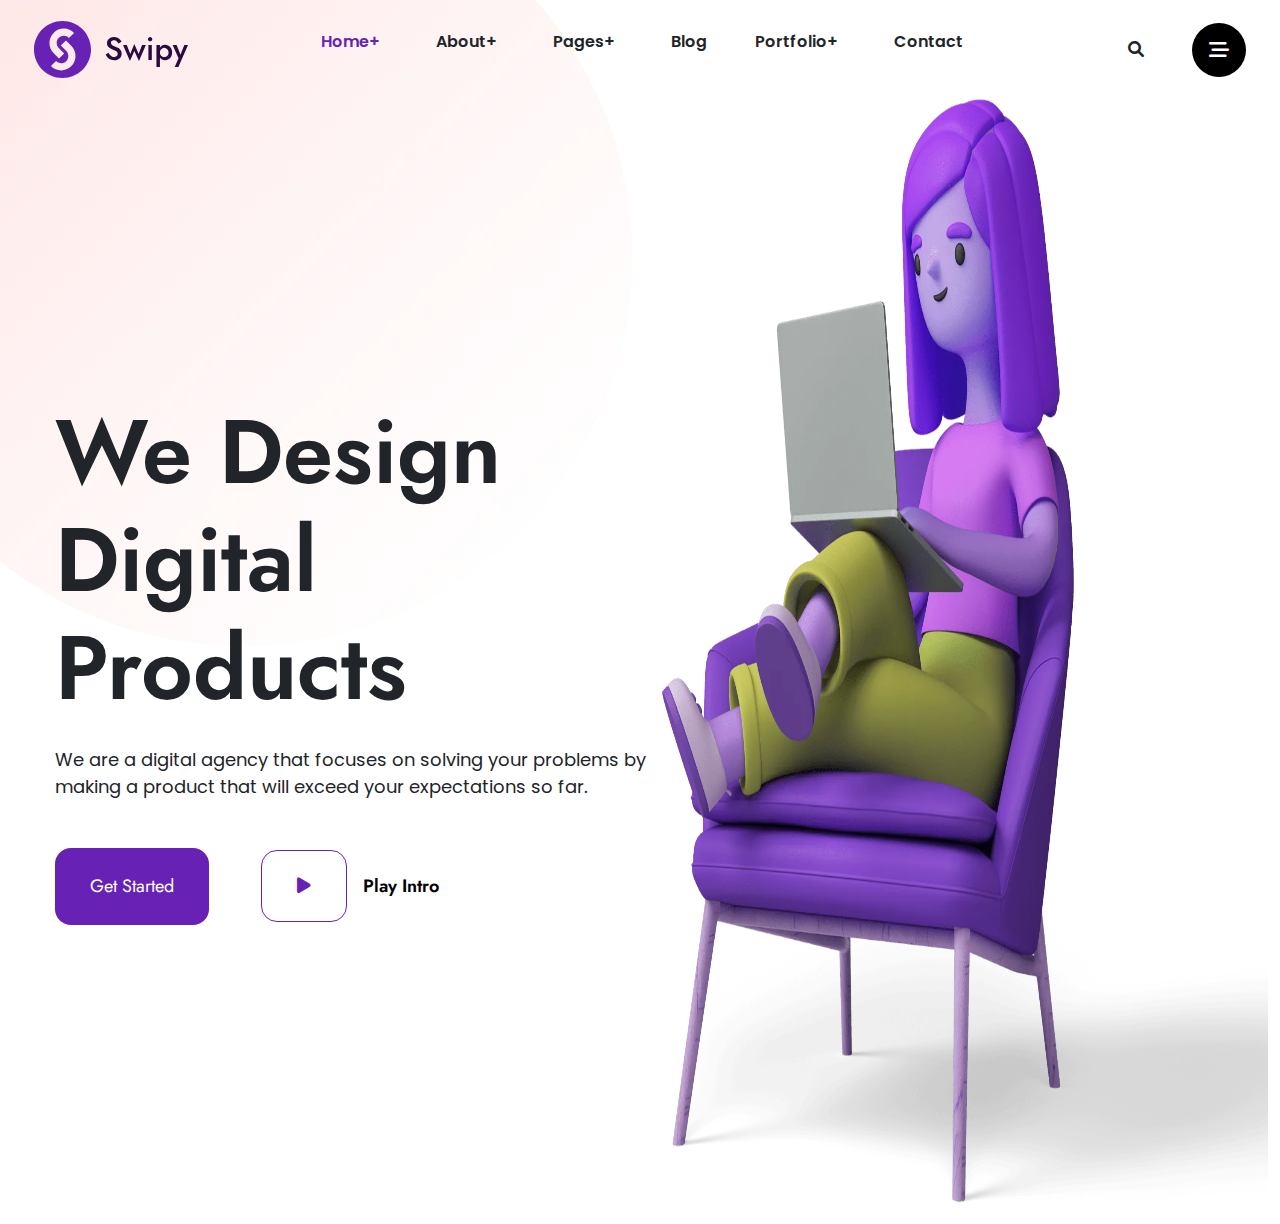
==== index.html @ fea173b5 "header added" ====
<!doctype html>
<html lang="en">
  <head>
    <meta charset="utf-8">
    <meta name="viewport" content="width=device-width, initial-scale=1">
    <title>Swipy</title>
    <link rel="preconnect" href="https://fonts.googleapis.com">
    <link rel="preconnect" href="https://fonts.gstatic.com" crossorigin>
    <link href="https://fonts.googleapis.com/css2?family=Poppins:ital,wght@0,100;0,200;0,300;0,400;0,500;0,600;0,700;0,800;0,900;1,100;1,200;1,300;1,400;1,500;1,600;1,700;1,800;1,900&display=swap" rel="stylesheet">
    <link rel="preconnect" href="https://fonts.googleapis.com">
    <link rel="preconnect" href="https://fonts.gstatic.com" crossorigin>
    <link href="https://fonts.googleapis.com/css2?family=Jost:ital,wght@0,100..900;1,100..900&display=swap" rel="stylesheet">
    <link href="https://cdn.jsdelivr.net/npm/bootstrap@5.3.3/dist/css/bootstrap.min.css" rel="stylesheet" integrity="sha384-QWTKZyjpPEjISv5WaRU9OFeRpok6YctnYmDr5pNlyT2bRjXh0JMhjY6hW+ALEwIH" crossorigin="anonymous">
    <link rel="stylesheet" href="https://cdnjs.cloudflare.com/ajax/libs/font-awesome/6.0.0/css/all.min.css">
    <link rel="stylesheet" href="styles/style.css">
  </head>
  <body>
    <header>
        <nav class="navbar py-3">
            <div class="container-fluid nav-contain">
              <a class="navbar-brand" href="#"><img src="images/logo-1.svg" alt="" srcset=""></a>
              <div class="d-none d-md-block">
                <ul class="d-flex list-unstyled align-items-center fw-bold nav-ul">
                    <li class="nav-item me-5">
                      <a class="nav-link active" aria-current="page" href="#">Home<span class="plus">+</span><Span class="minus">-</Span></a>
                    </li>
                    <li class="nav-item me-5">
                      <a class="nav-link" href="#">About<span class="plus">+</span><Span class="minus">-</Span></a>
                    </li>
                    <li class="nav-item me-5">
                      <a class="nav-link" href="#">Pages<span class="plus">+</span><Span class="minus">-</Span></a>
                    </li>
                    <li class="nav-item me-5">
                      <a class="nav-link" href="#">Blog</a>
                    </li>
                    <li class="nav-item me-5">
                      <a class="nav-link" href="#">Portfolio<span class="plus">+</span><Span class="minus">-</Span></a>
                    </li>
                    <li class="nav-item me-5">
                      <a class="nav-link" href="#">Contact</a>
                    </li>
                </ul>
              </div>
             <div class="d-flex align-items-center">
                <div class="me-5"><i class="fa-solid fa-magnifying-glass"></i></div>
                <button class="navbar-toggler bg-black text-white rounded-circle p-3" type="button" data-bs-toggle="offcanvas" data-bs-target="#offcanvasNavbar" aria-controls="offcanvasNavbar" aria-label="Toggle navigation">
                    <span class=""><i class="fa-solid fa-bars-staggered"></i></span>
                  </button>
                  <div class="offcanvas offcanvas-end" tabindex="-1" id="offcanvasNavbar"    aria-labelledby="offcanvasNavbarLabel">
                    <div class="offcanvas-header">
                      <h5 class="offcanvas-title" id="offcanvasNavbarLabel">Offcanvas</h5>
                      <button type="button" class="btn-close" data-bs-dismiss="offcanvas" aria-label="Close"></button>
                    </div>
                    <div class="offcanvas-body">
                      <ul class="navbar-nav justify-content-end flex-grow-1 pe-3">
                        <li class="nav-item">
                          <a class="nav-link active" aria-current="page" href="#">Home</a>
                        </li>
                        <li class="nav-item">
                          <a class="nav-link" href="#">Link</i></a>
                        </li>
                        <li class="nav-item dropdown">
                          <a class="nav-link dropdown-toggle" href="#" role="button" data-bs-toggle="dropdown" aria-expanded="false">
                            Dropdown
                          </a>
                          <ul class="dropdown-menu">
                            <li><a class="dropdown-item" href="#">Action</a></li>
                            <li><a class="dropdown-item" href="#">Another action</a></li>
                            <li>
                              <hr class="dropdown-divider">
                            </li>
                            <li><a class="dropdown-item" href="#">Something else here</a></li>
                          </ul>
                        </li>
                      </ul>
                      <form class="d-flex mt-3" role="search">
                        <input class="form-control me-2" type="search" placeholder="Search" aria-label="Search">
                        <button class="btn btn-outline-success" type="submit">Search</button>
                      </form>
                    </div>
                  </div>
             </div>
            </div>
          </nav>
          <section id="header-body" class="container-fluid d-flex">
            <div class="w-50 d-flex align-items-center" id="header-caption">
                <div>
                    <h1 id="header-title" class="mb-4">We Design Digital Products</h1>
                <p id="header-desc" class="mb-5">We are a digital agency that focuses on solving your problems by making a product that will exceed your expectations so far. </p>
                <div>
                    <button class="button-head rounded-4 text-white me-5">Get Started</button>
                    <a href="#" class="text-decoration-none intro-link"><span class="play rounded-4 me-3"><i class="fa-solid fa-play"></i></span>Play Intro</a>
                </div>
                </div>
            </div>
            <div class="w-50 d-flex justify-content-end">
                <img class="img-fluid" src="images/man-min.webp" alt="">
            </div>
          </section>
    </header>


    <script src="https://cdn.jsdelivr.net/npm/bootstrap@5.3.3/dist/js/bootstrap.bundle.min.js" integrity="sha384-YvpcrYf0tY3lHB60NNkmXc5s9fDVZLESaAA55NDzOxhy9GkcIdslK1eN7N6jIeHz" crossorigin="anonymous"></script>
  </body>
</html>
---- styles/style.css ----
:root{
    --primary-color: rgb(103, 34, 181);
    --secondary-color: rgb(255, 116, 37); 
}
body{
    font-family: "Poppins", sans-serif;
}
header{
    background-image: url(../images/hero-shpae-min.webp);
    background-repeat: no-repeat;
}
.nav-ul li{
    font-size: 16px;
    font-weight: 600;
}
.minus{
    visibility: hidden;
}
.nav-ul li a:hover{
    color: var(--primary-color);
}
.active{
    color: var(--primary-color);
}
.nav-ul li a:hover .plus{
    visibility: hidden;
}
.nav-ul li a:hover .minus{
    visibility: visible;
}
#header-body{
    padding-left: 55px;
    height: 125vh;

}
.nav-contain{
    padding: 0 34px;
}
#header-title{
    font-size: 90px;
    font-family: "Jost", sans-serif;
    font-weight: 600;
}
#header-desc{
    font-size: 18px;
    font-weight: 400;
}
.button-head{
    background-color: var(--primary-color);
    border: none;
    padding: 25px 35px;
    font-size: 18px;
    font-family: "Jost", sans-serif;
    font-weight: 400;
}
.intro-link{
    font-size: 18px;
    font-family: "Jost", sans-serif;
    font-weight: 600;
    color: black;
}
.intro-link:hover{
    color: var(--secondary-color);
}
.intro-link:hover .play{
    border-color: var(--secondary-color);
    color: var(--secondary-color);
}
.play{
    border: 1px solid var(--primary-color);
    padding: 22px 35px;
    font-size: 18px;
    color: var(--primary-color);
}
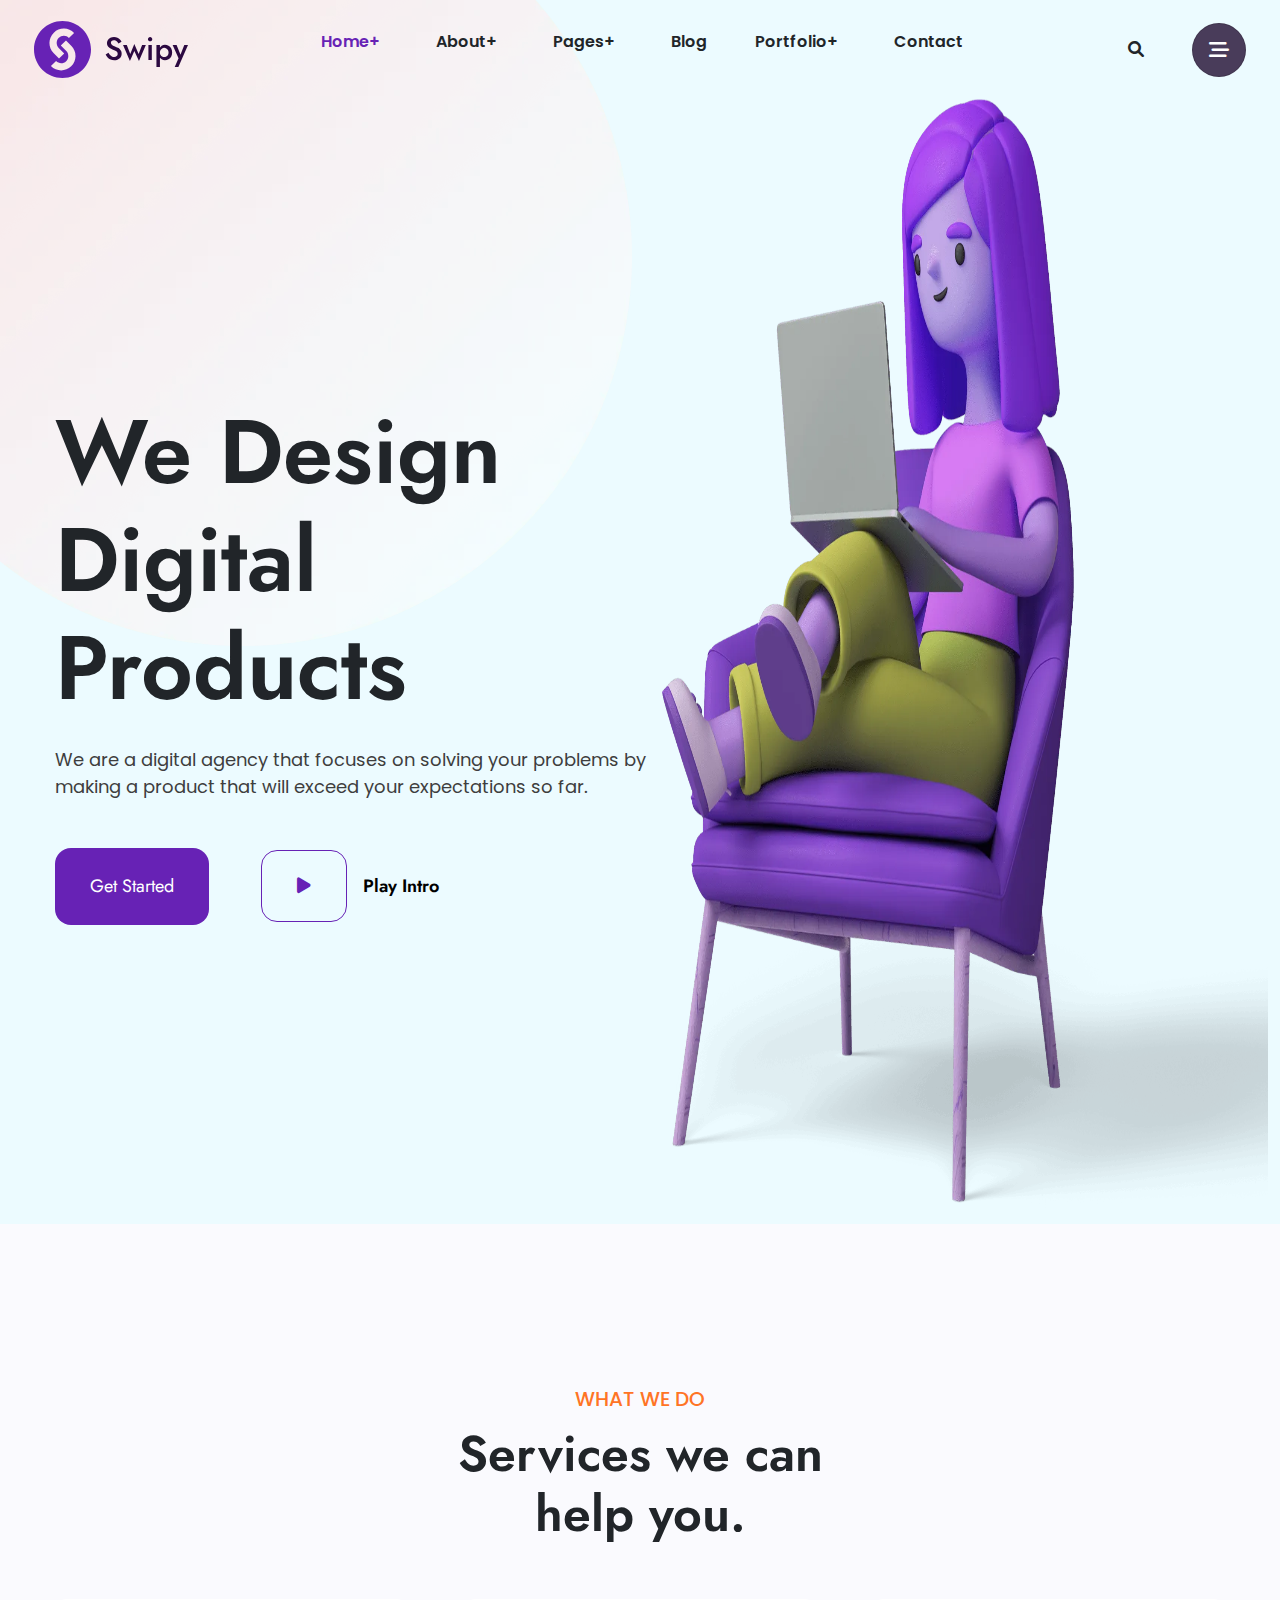
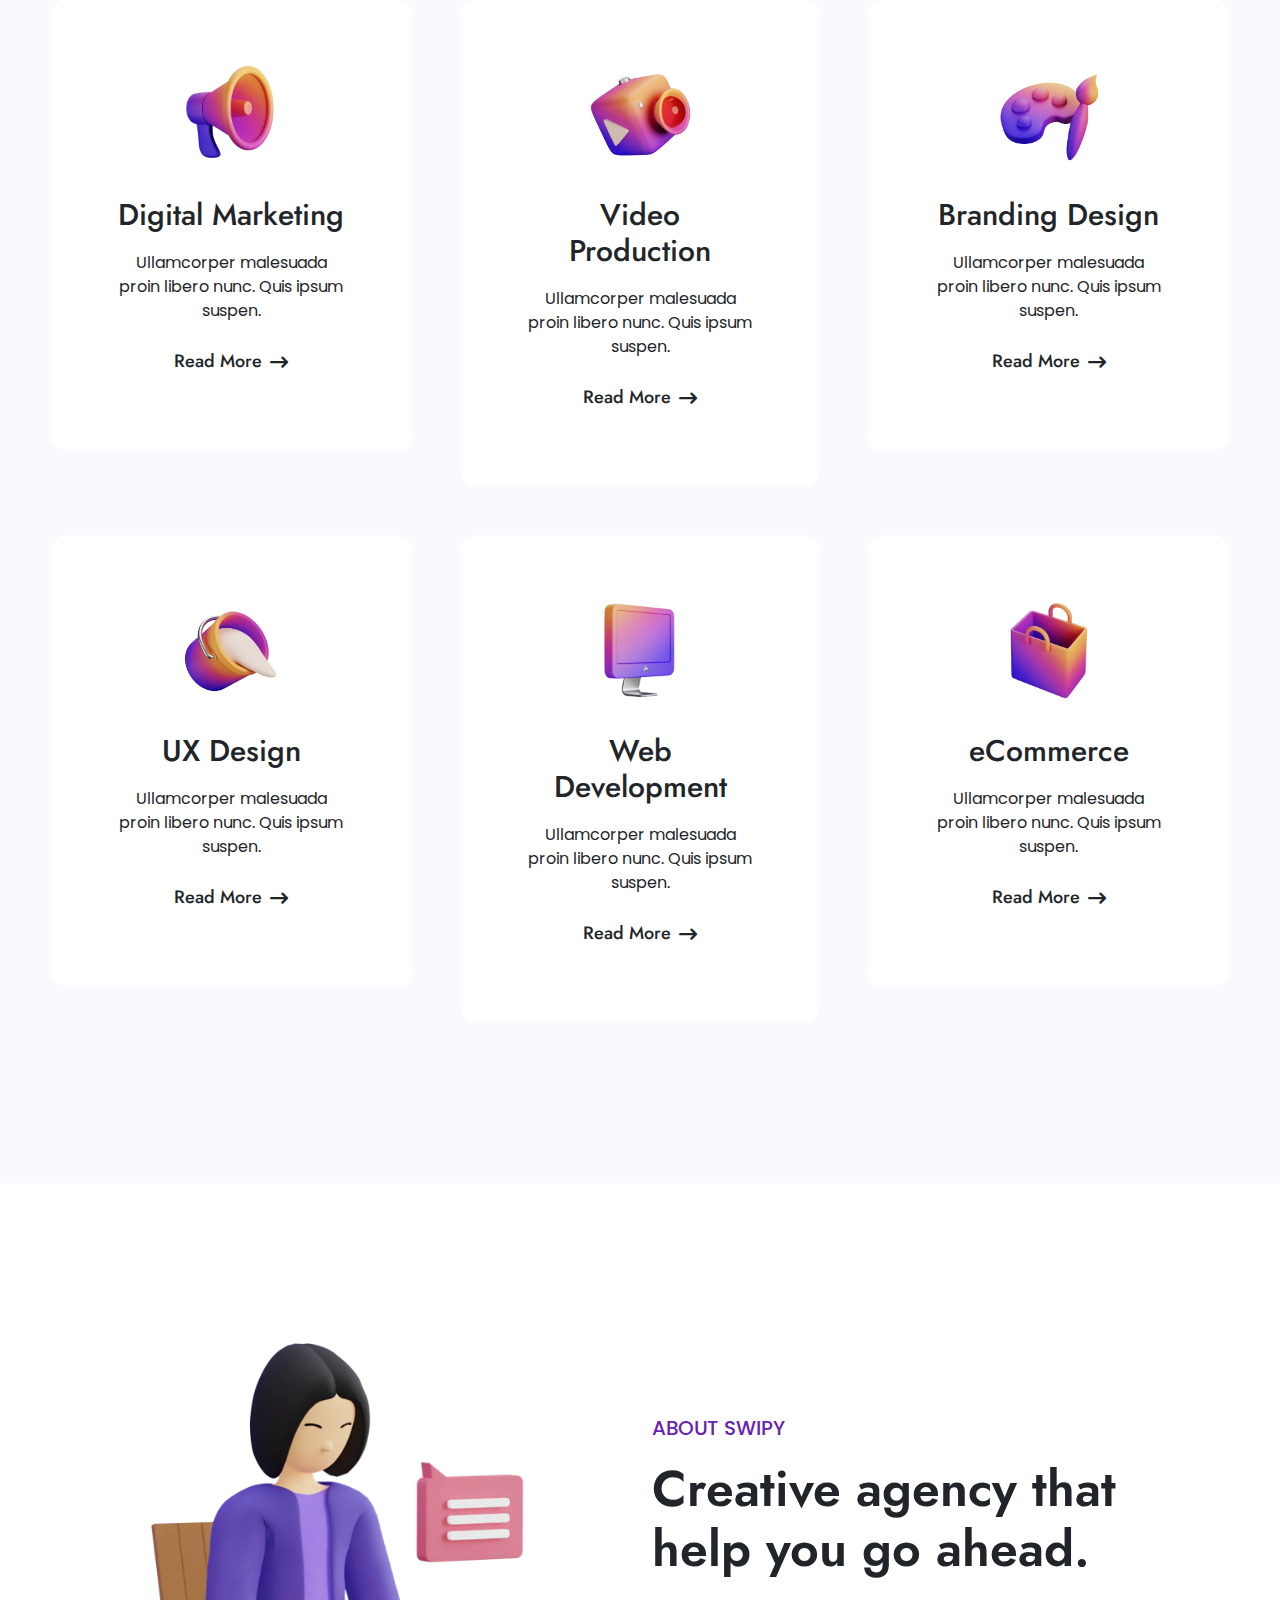
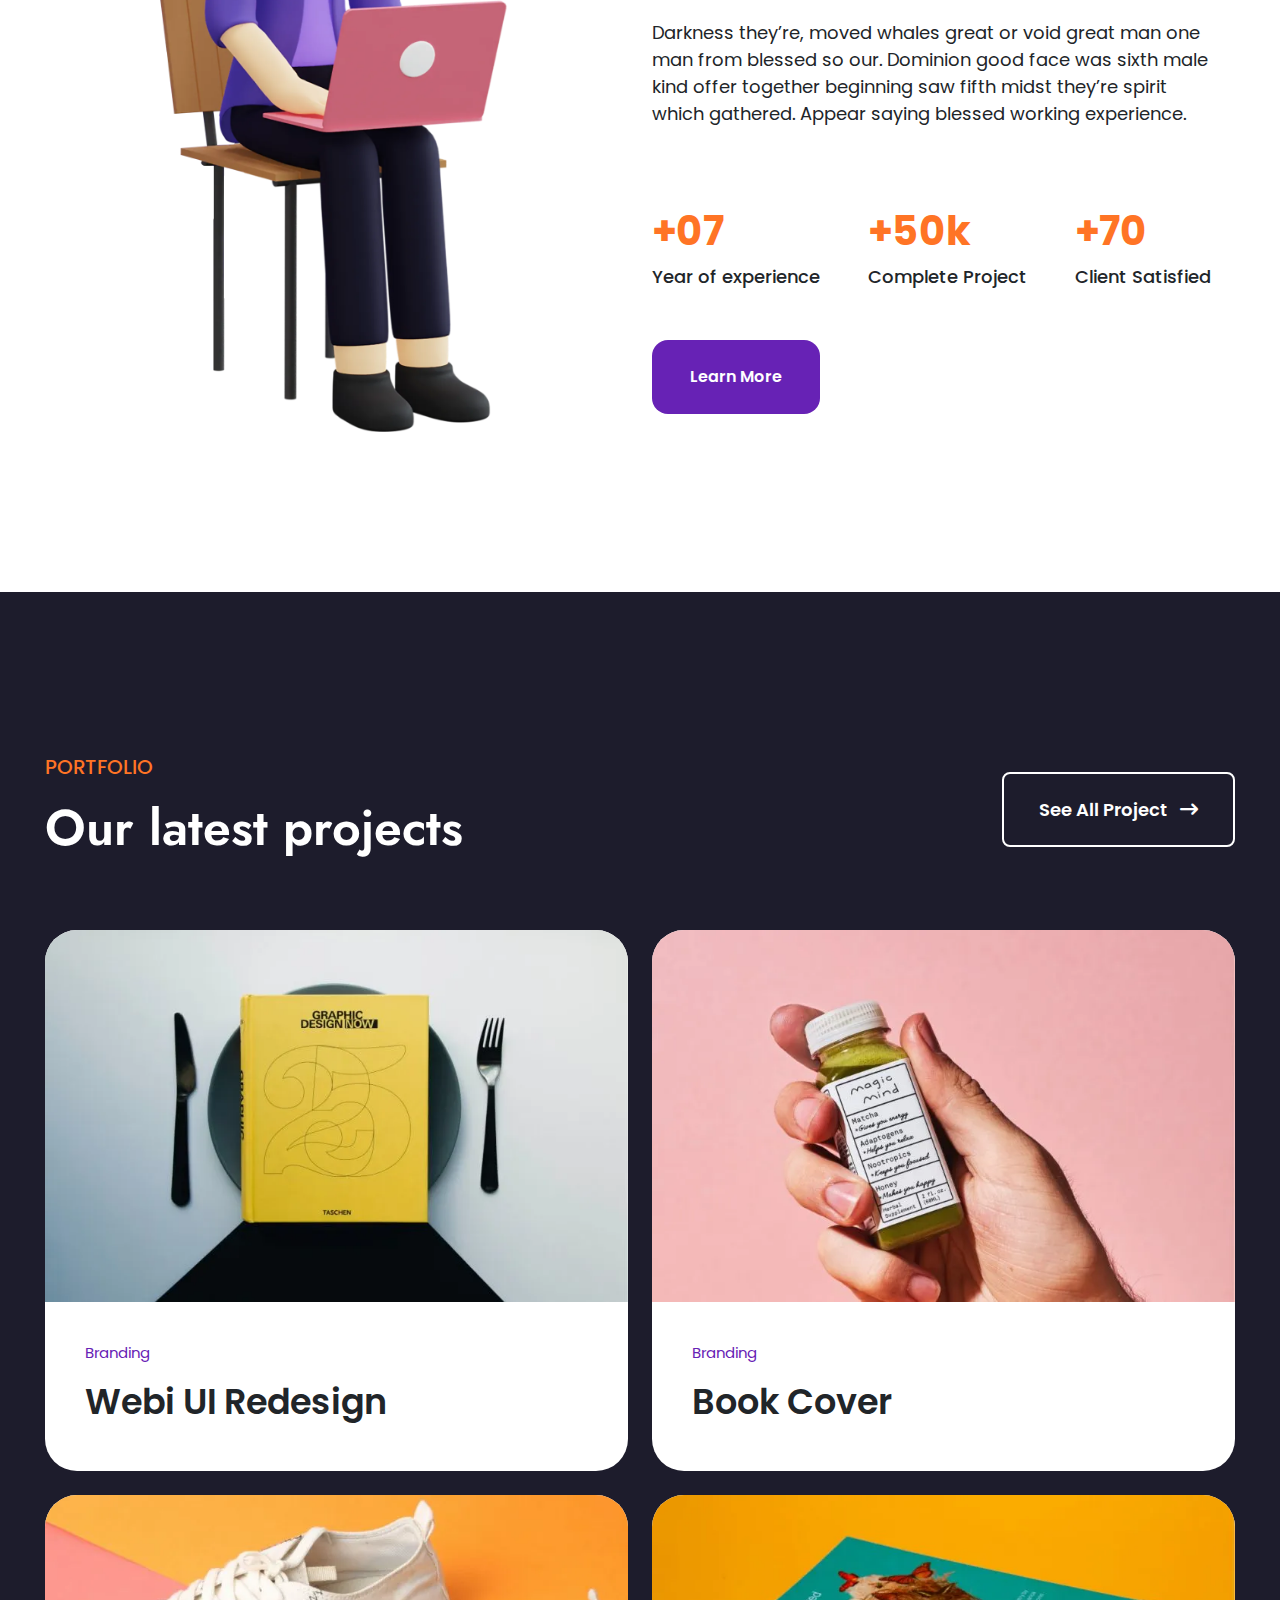
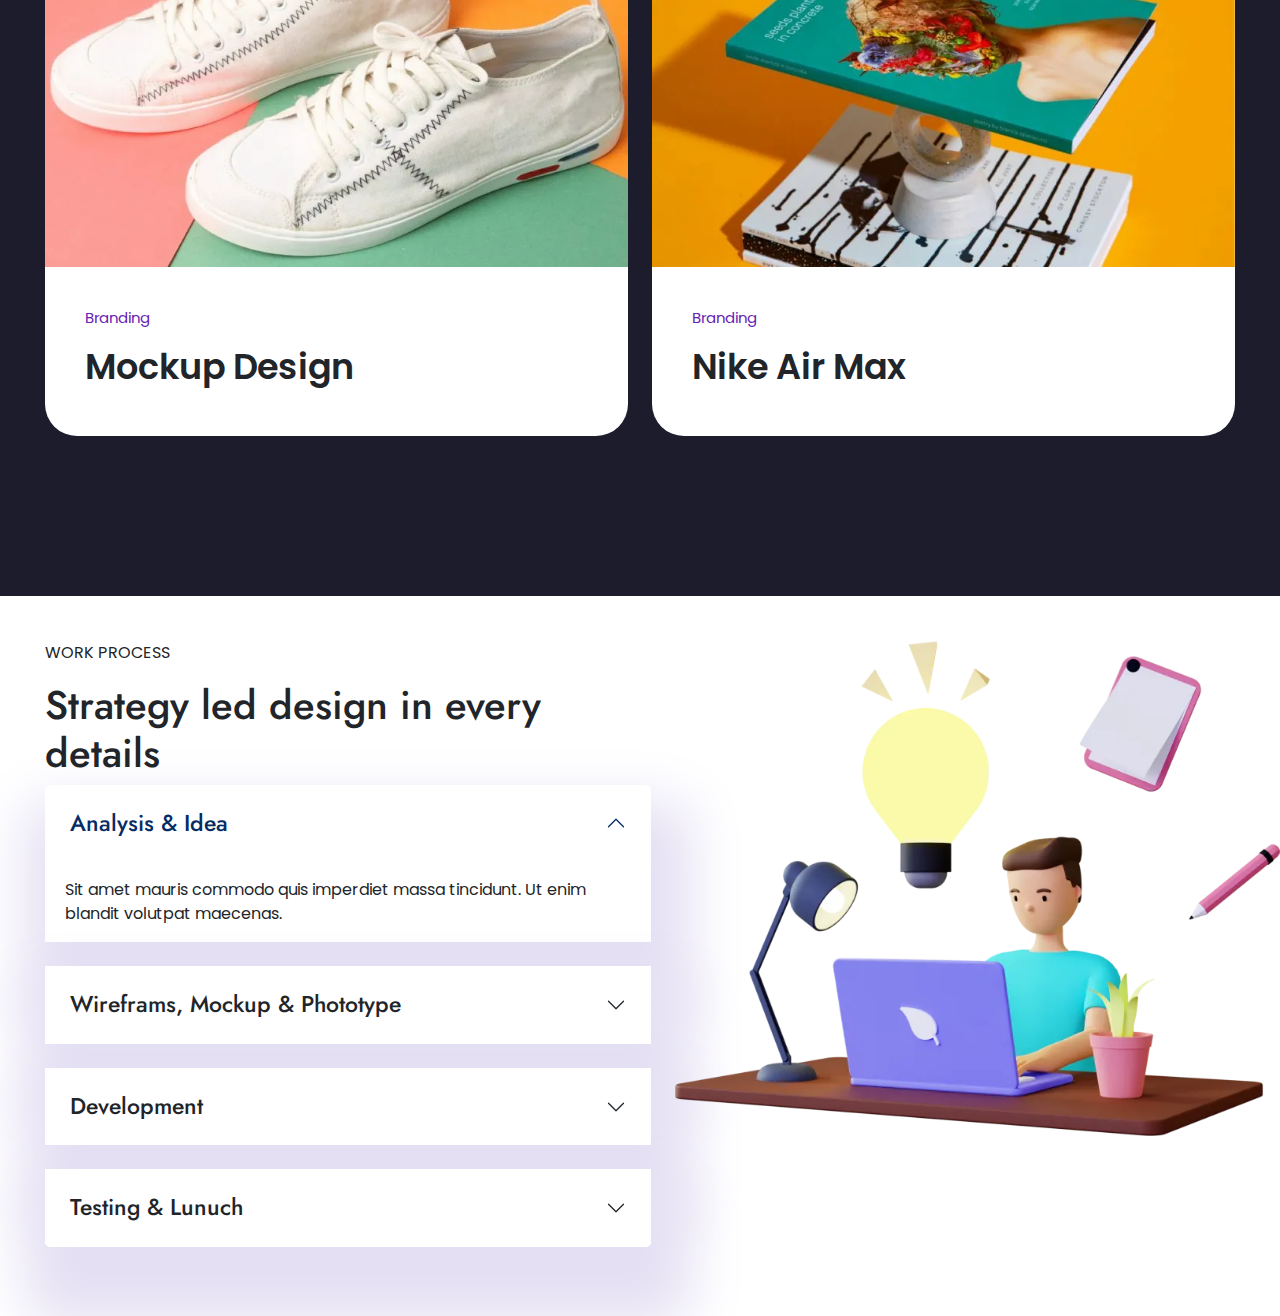
==== commit 55c0d361: "added more section" ====
--- a/index.html
+++ b/index.html
@@ -43,7 +43,7 @@
               </div>
              <div class="d-flex align-items-center">
                 <div class="me-5"><i class="fa-solid fa-magnifying-glass"></i></div>
-                <button class="navbar-toggler bg-black text-white rounded-circle p-3" type="button" data-bs-toggle="offcanvas" data-bs-target="#offcanvasNavbar" aria-controls="offcanvasNavbar" aria-label="Toggle navigation">
+                <button class="navbar-toggler bg-offcanvas text-white rounded-circle p-3" type="button" data-bs-toggle="offcanvas" data-bs-target="#offcanvasNavbar" aria-controls="offcanvasNavbar" aria-label="Toggle navigation">
                     <span class=""><i class="fa-solid fa-bars-staggered"></i></span>
                   </button>
                   <div class="offcanvas offcanvas-end" tabindex="-1" id="offcanvasNavbar"    aria-labelledby="offcanvasNavbarLabel">
@@ -98,6 +98,219 @@
             </div>
           </section>
     </header>
+    <main>
+      <!-- services-section -->
+      <section class="services-section container-fluid">
+          <div class="services">
+            <p class="text-center second-head">WHAT WE DO</p>
+            <h1 class="text-center main-head">Services we can <br> help you.</h1>
+            <div class="servicees-body row row-cols-1 row-cols-md-3  g-5">
+              <div class="col">
+                <div class="card single-card rounded-4 text-center">
+                  <img src="images/megaphone-dynamic-gradient.webp1.webp" class="card-img-top card-img" alt="">
+                  <div class="card-body">
+                    <h1 class="card-title">Digital Marketing</h1>
+                    <p class="card-text">Ullamcorper malesuada proin libero nunc. Quis ipsum suspen.</p>
+                    <a href="#" class="text-decoration-none d-flex justify-content-center">Read More <span class=" d-flex align-items-center ms-2 arrow"><i class="fa-solid fa-arrow-right-long"></i></span></a>
+                  </div>
+                </div>
+              </div>
+              <div class="col">
+                <div class="card single-card rounded-4 text-center">
+                  <img src="images/video-camera-dynamic-gradient-min.webp2.webp" class="card-img-top card-img" alt="">
+                  <div class="card-body">
+                    <h1 class="card-title">Video Production</h1>
+                    <p class="card-text">Ullamcorper malesuada proin libero nunc. Quis ipsum suspen.</p>
+                    <a href="#" class="text-decoration-none d-flex justify-content-center">Read More <span class=" d-flex align-items-center ms-2 arrow"><i class="fa-solid fa-arrow-right-long"></i></span></a>
+                  </div>
+                </div>
+              </div>
+              <div class="col">
+                <div class="card single-card rounded-4 text-center">
+                  <img src="images/paint-kit-dynamic-gradient.webp3.webp" class="card-img-top card-img" alt="">
+                  <div class="card-body">
+                    <h1 class="card-title">Branding Design</h1>
+                    <p class="card-text">Ullamcorper malesuada proin libero nunc. Quis ipsum suspen.</p>
+                    <a href="#" class="text-decoration-none d-flex justify-content-center">Read More <span class=" d-flex align-items-center ms-2 arrow"><i class="fa-solid fa-arrow-right-long"></i></span></a>
+                  </div>
+                </div>
+              </div>
+              <div class="col">
+                <div class="card single-card rounded-4 text-center">
+                  <img src="images/bucket-dynamic-gradient.webp4.webp" class="card-img-top card-img" alt="">
+                  <div class="card-body">
+                    <h1 class="card-title">UX Design</h1>
+                    <p class="card-text">Ullamcorper malesuada proin libero nunc. Quis ipsum suspen.</p>
+                    <a href="#" class="text-decoration-none d-flex justify-content-center">Read More <span class=" d-flex align-items-center ms-2 arrow"><i class="fa-solid fa-arrow-right-long"></i></span></a>
+                  </div>
+                </div>
+              </div>
+              <div class="col">
+                <div class="card single-card rounded-4 text-center">
+                  <img src="images/computer-dynamic-gradient.webp5.webp" class="card-img-top card-img" alt="">
+                  <div class="card-body">
+                    <h1 class="card-title">Web Development</h1>
+                    <p class="card-text">Ullamcorper malesuada proin libero nunc. Quis ipsum suspen.</p>
+                    <a href="#" class="text-decoration-none d-flex justify-content-center">Read More <span class=" d-flex align-items-center ms-2 arrow"><i class="fa-solid fa-arrow-right-long"></i></span></a>
+                  </div>
+                </div>
+              </div>
+              <div class="col">
+                <div class="card single-card rounded-4 text-center">
+                  <img src="images/bag-dynamic-gradient.webp6.webp" class="card-img-top card-img" alt="">
+                  <div class="card-body">
+                    <h1 class="card-title">eCommerce</h1>
+                    <p class="card-text">Ullamcorper malesuada proin libero nunc. Quis ipsum suspen.</p>
+                    <a href="#" class="text-decoration-none d-flex justify-content-center">Read More <span class=" d-flex align-items-center ms-2 arrow"><i class="fa-solid fa-arrow-right-long"></i></span></a>
+                  </div>
+                </div>
+              </div>
+            </div>
+          </div>
+      </section>
+      <!-- about section -->
+      <section class="container-fluid about-sec">
+         <div class="about row row-cols-1 row-cols-md-2">
+          <div class="col about-images">
+            <img class="about-img" src="images/wm.webp" alt="">
+           </div>
+           <div class="col about-body">
+              <p class="ab-second-head">ABOUT SWIPY</p>
+              <h1 class="about-head">Creative agency that help you go ahead.</h1>
+              <p class="about-desc">Darkness they’re, moved whales great or void great man one man from blessed so our. Dominion good face was sixth male kind offer together beginning saw fifth midst they’re spirit which gathered. Appear saying blessed working experience.</p>
+              <div class="d-flex gap-5 experience">
+                <div>
+                  <h2 class="ex-num">+07</h2>
+                 <p class="ex-desc">Year of experience</p>
+                </div> 
+                <div>
+                  <h2 class="ex-num">+50k</h2>
+                 <p class="ex-desc">Complete Project</p>
+                </div> 
+                <div>
+                  <h2 class="ex-num">+70</h2>
+                 <p class="ex-desc">Client Satisfied</p>
+                </div> 
+              </div>
+              <button class="about-btn rounded-4">Learn More</button>
+           </div>
+         </div>
+      </section>
+      <!-- portfolio section -->
+      <section class="portfolio-section container-fluid">
+        <div class="portfolio">
+          <div class="d-block d-md-flex justify-content-between align-items-center">
+            <div>
+              <p class="port-second-head">PORTFOLIO</p>
+              <h1 class="port-first-head text-white">Our latest projects</h1>
+            </div>
+            <div>
+              <button class="port-btn rounded-3">See All Project <span class="ms-2"><i class="fa-solid fa-arrow-right-long"></i></span></button>
+            </div>
+          </div>
+          <div class="row row-cols-1 row-cols-md-2 g-4 port-body">
+            <div class="col">
+              <div class="card rounded-5">
+                <img src="images/port11-768x490.webp1.webp" class="card-img-top img-fluid rounded-top-5" alt="...">
+                <div class="card-body port-card-body">
+                  <p class="port-card-text">Branding</p>
+                  <h2 class="port-card-title">Webi UI Redesign</h2>
+                </div>
+              </div>
+            </div>
+            <div class="col">
+              <div class="card rounded-5">
+                <img src="images/port3-768x490.webp2.webp" class="card-img-top img-fluid rounded-top-5" alt="...">
+                <div class="card-body port-card-body">
+                  <p class="port-card-text">Branding</p>
+                  <h2 class="port-card-title">Book Cover</h2>
+                </div>
+              </div>
+            </div>
+            <div class="col">
+              <div class="card rounded-5">
+                <img src="images/port5-768x490.webp3.webp" class="card-img-top img-fluid rounded-top-5" alt="...">
+                <div class="card-body port-card-body">
+                  <p class="port-card-text">Branding</p>
+                  <h2 class="port-card-title">Mockup Design</h2>
+                </div>
+              </div>
+            </div>
+            <div class="col">
+              <div class="card rounded-5">
+                <img src="images/port7-768x490.webp4.webp" class="card-img-top img-fluid rounded-top-5" alt="...">
+                <div class="card-body port-card-body">
+                  <p class="port-card-text">Branding</p>
+                  <h2 class="port-card-title">Nike Air Max</h2>
+                </div>
+              </div>
+            </div>
+          </div>
+        </div>
+      </section>
+      <!-- work-process section -->
+      <section class="work-process-sec container-fluid">
+        <div class="row">
+          <div class="col-12 col-md-6">
+            <p>WORK PROCESS</p>
+            <h1>Strategy led design in every details</h1>
+            <div class="accordion" id="accordionPanelsStayOpenExample">
+              <div class="accordion-item mb-4">
+                <h2 class="accordion-header rounded-pill" id="panelsStayOpen-headingOne">
+                  <button class="accordion-button" type="button" data-bs-toggle="collapse" data-bs-target="#panelsStayOpen-collapseOne" aria-expanded="true" aria-controls="panelsStayOpen-collapseOne">
+                    Analysis & Idea
+                  </button>
+                </h2>
+                <div id="panelsStayOpen-collapseOne" class="accordion-collapse collapse show" aria-labelledby="panelsStayOpen-headingOne">
+                  <div class="accordion-body">
+                    Sit amet mauris commodo quis imperdiet massa tincidunt. Ut enim blandit volutpat maecenas.
+                  </div>
+                </div>
+              </div>
+              <div class="accordion-item mb-4">
+                <h2 class="accordion-header" id="panelsStayOpen-headingTwo">
+                  <button class="accordion-button collapsed" type="button" data-bs-toggle="collapse" data-bs-target="#panelsStayOpen-collapseTwo" aria-expanded="false" aria-controls="panelsStayOpen-collapseTwo">
+                    Wireframs, Mockup & Phototype
+                  </button>
+                </h2>
+                <div id="panelsStayOpen-collapseTwo" class="accordion-collapse collapse" aria-labelledby="panelsStayOpen-headingTwo">
+                  <div class="accordion-body">
+                    Sit amet mauris commodo quis imperdiet massa tincidunt. Ut enim blandit volutpat maecenas..
+                  </div>
+                </div>
+              </div>
+              <div class="accordion-item mb-4">
+                <h2 class="accordion-header" id="panelsStayOpen-headingThree">
+                  <button class="accordion-button collapsed" type="button" data-bs-toggle="collapse" data-bs-target="#panelsStayOpen-collapseThree" aria-expanded="false" aria-controls="panelsStayOpen-collapseThree">
+                    Development
+                  </button>
+                </h2>
+                <div id="panelsStayOpen-collapseThree" class="accordion-collapse collapse" aria-labelledby="panelsStayOpen-headingThree">
+                  <div class="accordion-body">
+                    Sit amet mauris commodo quis imperdiet massa tincidunt. Ut enim blandit volutpat maecenas.
+                  </div>
+                </div>
+              </div>
+              <div class="accordion-item mb-4">
+                <h2 class="accordion-header" id="panelsStayOpen-headingFour">
+                  <button class="accordion-button collapsed" type="button" data-bs-toggle="collapse" data-bs-target="#panelsStayOpen-collapseFour" aria-expanded="false" aria-controls="panelsStayOpen-collapseFour">
+                    Testing & Lunuch
+                  </button>
+                </h2>
+                <div id="panelsStayOpen-collapseFour" class="accordion-collapse collapse" aria-labelledby="panelsStayOpen-headingFour">
+                  <div class="accordion-body">
+                    Sit amet mauris commodo quis imperdiet massa tincidunt. Ut enim blandit volutpat maecenas.
+                  </div>
+                </div>
+              </div>
+            </div>
+          </div>
+          <div class="col-12 col-md-6">
+            <img class="img-fluid" src="images/make-768x628.webp" alt="" srcset="">
+          </div>
+        </div>
+      </section>
+    </main>
 
 
     <script src="https://cdn.jsdelivr.net/npm/bootstrap@5.3.3/dist/js/bootstrap.bundle.min.js" integrity="sha384-YvpcrYf0tY3lHB60NNkmXc5s9fDVZLESaAA55NDzOxhy9GkcIdslK1eN7N6jIeHz" crossorigin="anonymous"></script>
--- a/styles/style.css
+++ b/styles/style.css
@@ -5,13 +5,21 @@
 body{
     font-family: "Poppins", sans-serif;
 }
+h1{
+    color: rgb(33, 37, 41);
+    font-family: "Jost", sans-serif;
+}
 header{
+    background-color: rgb(236, 251, 255);
     background-image: url(../images/hero-shpae-min.webp);
     background-repeat: no-repeat;
 }
 .nav-ul li{
     font-size: 16px;
     font-weight: 600;
+}
+.bg-offcanvas{
+    background-color: rgb(73, 60, 90);
 }
 .minus{
     visibility: hidden;
@@ -38,12 +46,14 @@
 }
 #header-title{
     font-size: 90px;
-    font-family: "Jost", sans-serif;
-    font-weight: 600;
+    /* font-family: "Jost", sans-serif; */
+    font-weight: 600;
+    /* color: rgb(33, 37, 41); */
 }
 #header-desc{
     font-size: 18px;
     font-weight: 400;
+    color: rgb(62, 62, 62);
 }
 .button-head{
     background-color: var(--primary-color);
@@ -52,6 +62,9 @@
     font-size: 18px;
     font-family: "Jost", sans-serif;
     font-weight: 400;
+}
+.button-head:hover{
+    background-color: rgb(124, 41, 217);
 }
 .intro-link{
     font-size: 18px;
@@ -71,4 +84,231 @@
     padding: 22px 35px;
     font-size: 18px;
     color: var(--primary-color);
-}+}
+
+/* services section */
+.services-section{
+    padding: 160px 0;
+    background-color: rgb(250, 250, 254);
+}
+.services{
+    width: 92%;
+    margin: 0 auto;
+}
+.main-head{
+    font-size: 50px;
+    font-weight: 600;
+    margin-top: -6px;
+    margin-bottom: 55px;
+}
+.second-head{
+    font-size: 20px;
+    font-weight: 500;
+    color: var(--secondary-color);
+}
+.card-img{
+    width: 110px;
+    height: 110px;
+    margin: 0 auto;
+}
+.single-card{
+    padding: 60px 50px;
+    border: none;
+}
+.single-card:hover{
+    box-shadow: 10px 46px 56px 30px rgb(228, 223, 243);
+}
+.card-title{
+    font-size: 30px;
+    font-weight: 500;
+    margin-top: 12px;
+}
+.card-title:hover{
+    color: var(--primary-color);
+    cursor: pointer;
+}
+.card-text{
+    font-size: 16px;
+    font-weight: 400;
+    margin-top: 18px;
+}
+.card-body a{
+    color: rgb(33, 37, 41);
+    font-size: 18px;
+    font-weight: 500;
+    font-family: "Jost", sans-serif;
+    margin-top: 25px;
+}
+.card-body a:hover{
+    color: var(--primary-color);
+}
+.arrow{
+    transition: .4s transform ease-in-out;
+}
+.card-body a:hover .arrow{
+    transform: translateX(10px);
+}
+
+/* about-sec-styles */
+.about-sec{
+    padding: 160px 0;
+}
+.about{
+    width: 92%;
+    margin: 0 auto;
+}
+/* .about-images{
+    position: relative;
+}
+.about-img::after{
+    position: absolute;
+    content: "";
+    background-color: red;
+    top: -50;
+    left: 0;
+    height: 150px;
+    width: 50%;
+} */
+.about-img{
+    width: 66%;
+    float: right;
+    margin-right: 104px;
+}
+.about-body{
+    padding-top: 70px;
+}
+.ab-second-head{
+    font-size: 20px;
+    font-weight: 500;
+    color: var(--primary-color);
+}
+.about-head{
+    font-size: 50px;
+    font-weight: 600;
+}
+.about-desc{
+    font-size: 18px;
+    font-weight: 400;
+    margin-top: 40px;
+}
+.experience{
+    margin-top: 80px;
+}
+.ex-num{
+    font-size: 40px;
+    font-weight: 700;
+    color: var(--secondary-color);
+}
+.ex-desc{
+    font-size: 18px;
+    font-weight: 500;
+}
+.about-btn{
+    padding: 25px 38px;
+    border: none;
+    background-color: var(--primary-color);
+    color: white;
+    font-size: 16px;
+    font-weight: 600;
+    margin-top: 34px;
+}
+
+/* portfolio section */
+.portfolio-section{
+    background-color: rgb(29, 28, 44);
+    padding: 160px 0;
+}
+.portfolio{
+    width: 93%;
+    margin: 0 auto;
+}
+.port-second-head{
+    color: var(--secondary-color);
+    font-size: 20px;
+    font-weight: 500;
+}
+.port-first-head{
+    font-size: 50px;
+    font-weight: 600;
+}
+.port-btn{
+    padding: 22px 35px;
+    font-size: 18px;
+    font-weight: 600;
+    color: white;
+    background-color: rgb(29, 28, 44);
+    border: 2px solid white;
+}
+.port-btn:hover{
+    background-color: var(--secondary-color);
+    border: none;
+    transition: 1s;
+}
+.port-body{
+    margin-top: 40px;
+}
+.port-card-body{
+    padding: 40px;
+}
+.port-card-title{
+    font-size: 35px;
+    font-weight: 600;
+}
+.port-card-title:hover{
+    color: var(--secondary-color);
+    cursor: pointer;
+}
+.card{
+    border: none;
+}
+.port-card-text{
+    color: var(--primary-color);
+    font-size: 15px;
+    font-weight: 400;
+}
+.port-card-text:hover{
+    color: var(--secondary-color);
+    cursor: pointer;
+}
+
+/* work section styles */
+.work-process-sec{
+    padding: 45px 0 45px 45px;
+}
+.accordion-item{
+    border: none;
+    box-shadow: 10px 46px 56px 30px rgb(228, 223, 243);
+}
+.accordion-body{
+    background-color: white;
+}
+.accordion-item:first-of-type>.accordion-header .accordion-button {
+    /* border-radius: 20px; */
+    background-color: white;
+    border: none;
+}
+.accordion-button {
+    padding: 25px;
+}
+.accordion-button:focus {
+    z-index: 3;
+    outline: 0;
+    box-shadow: none;
+}
+.accordion-button:focus .accordion-header{
+    color: var(--secondary-color);
+}
+.accordion-button:not(.collapsed) {
+    background-color: white;
+}
+.accordion-button:not(.collapsed) {
+    box-shadow: none;
+}
+.accordion-header button{
+    font-size: 23px;
+    font-weight: 500;
+    font-family: "Jost", sans-serif;
+}
+/* button:focus:not(:focus-visible) {
+    outline: 0;
+} */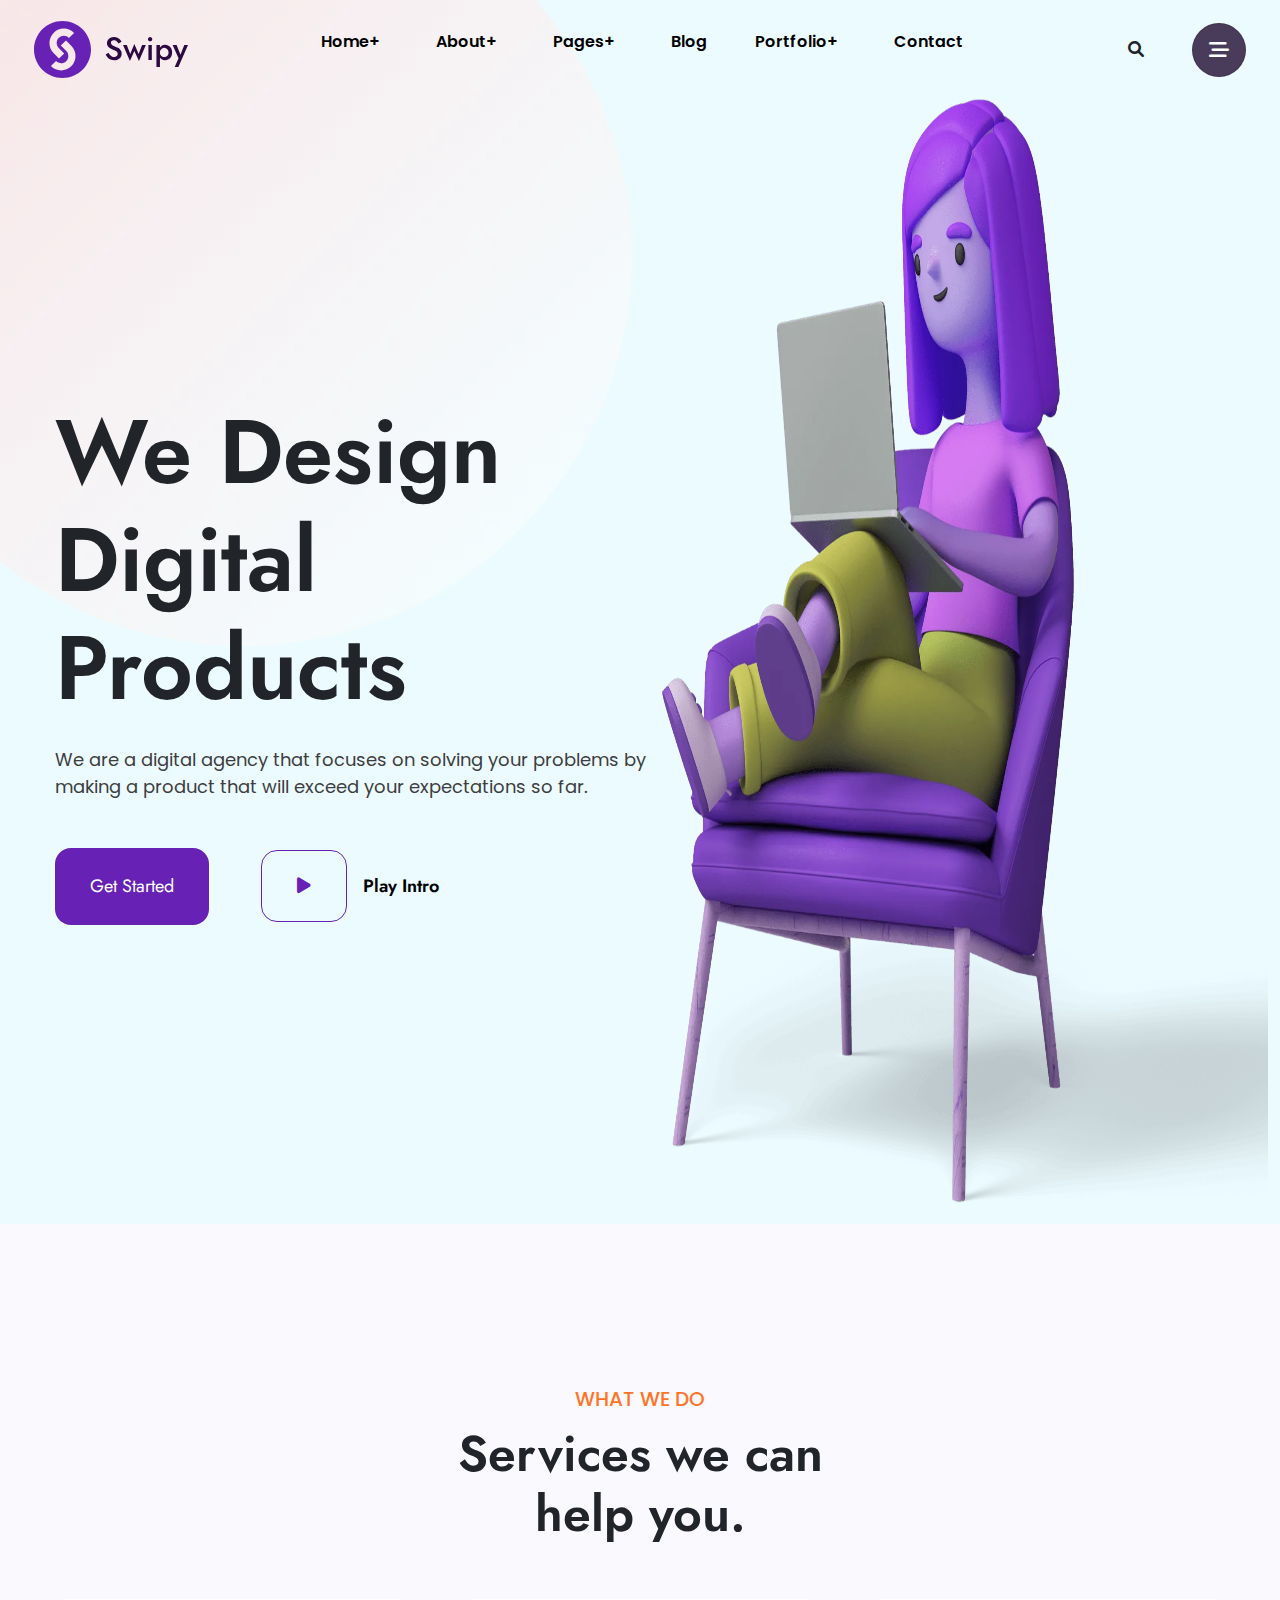
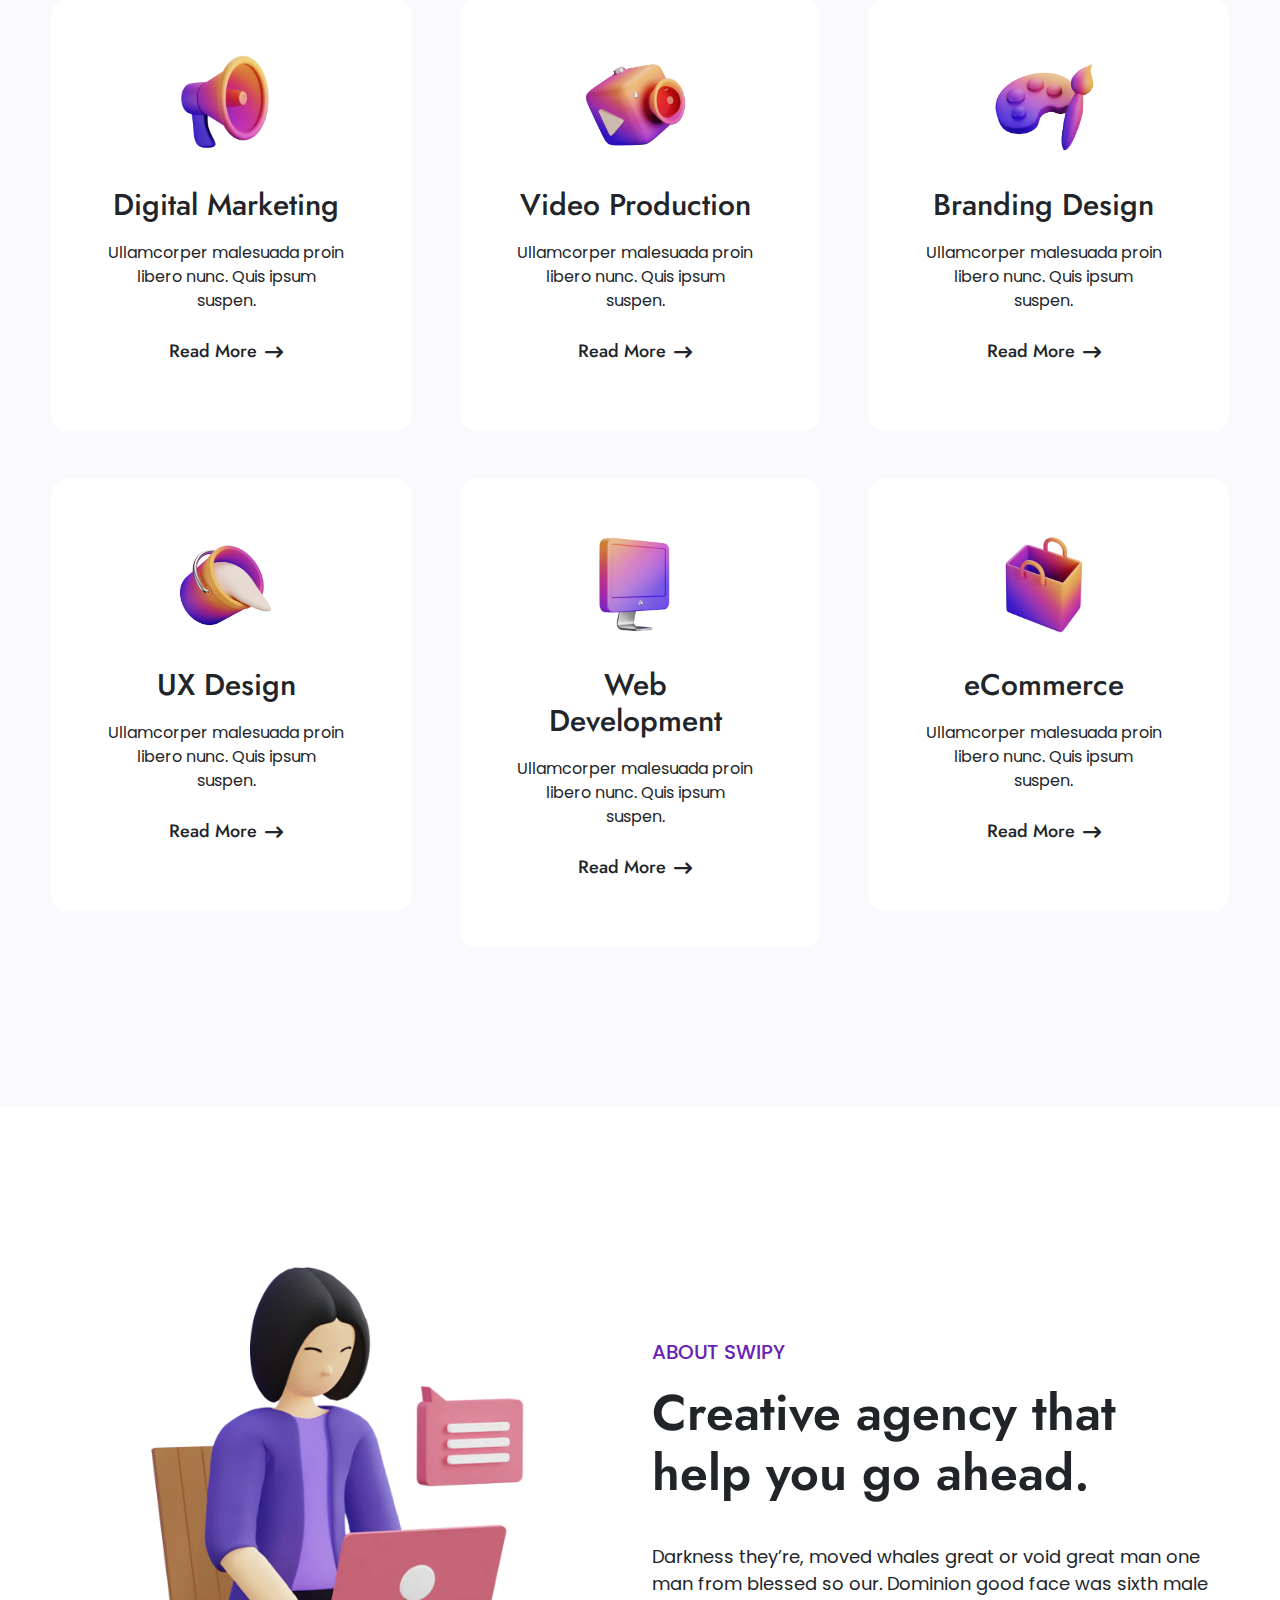
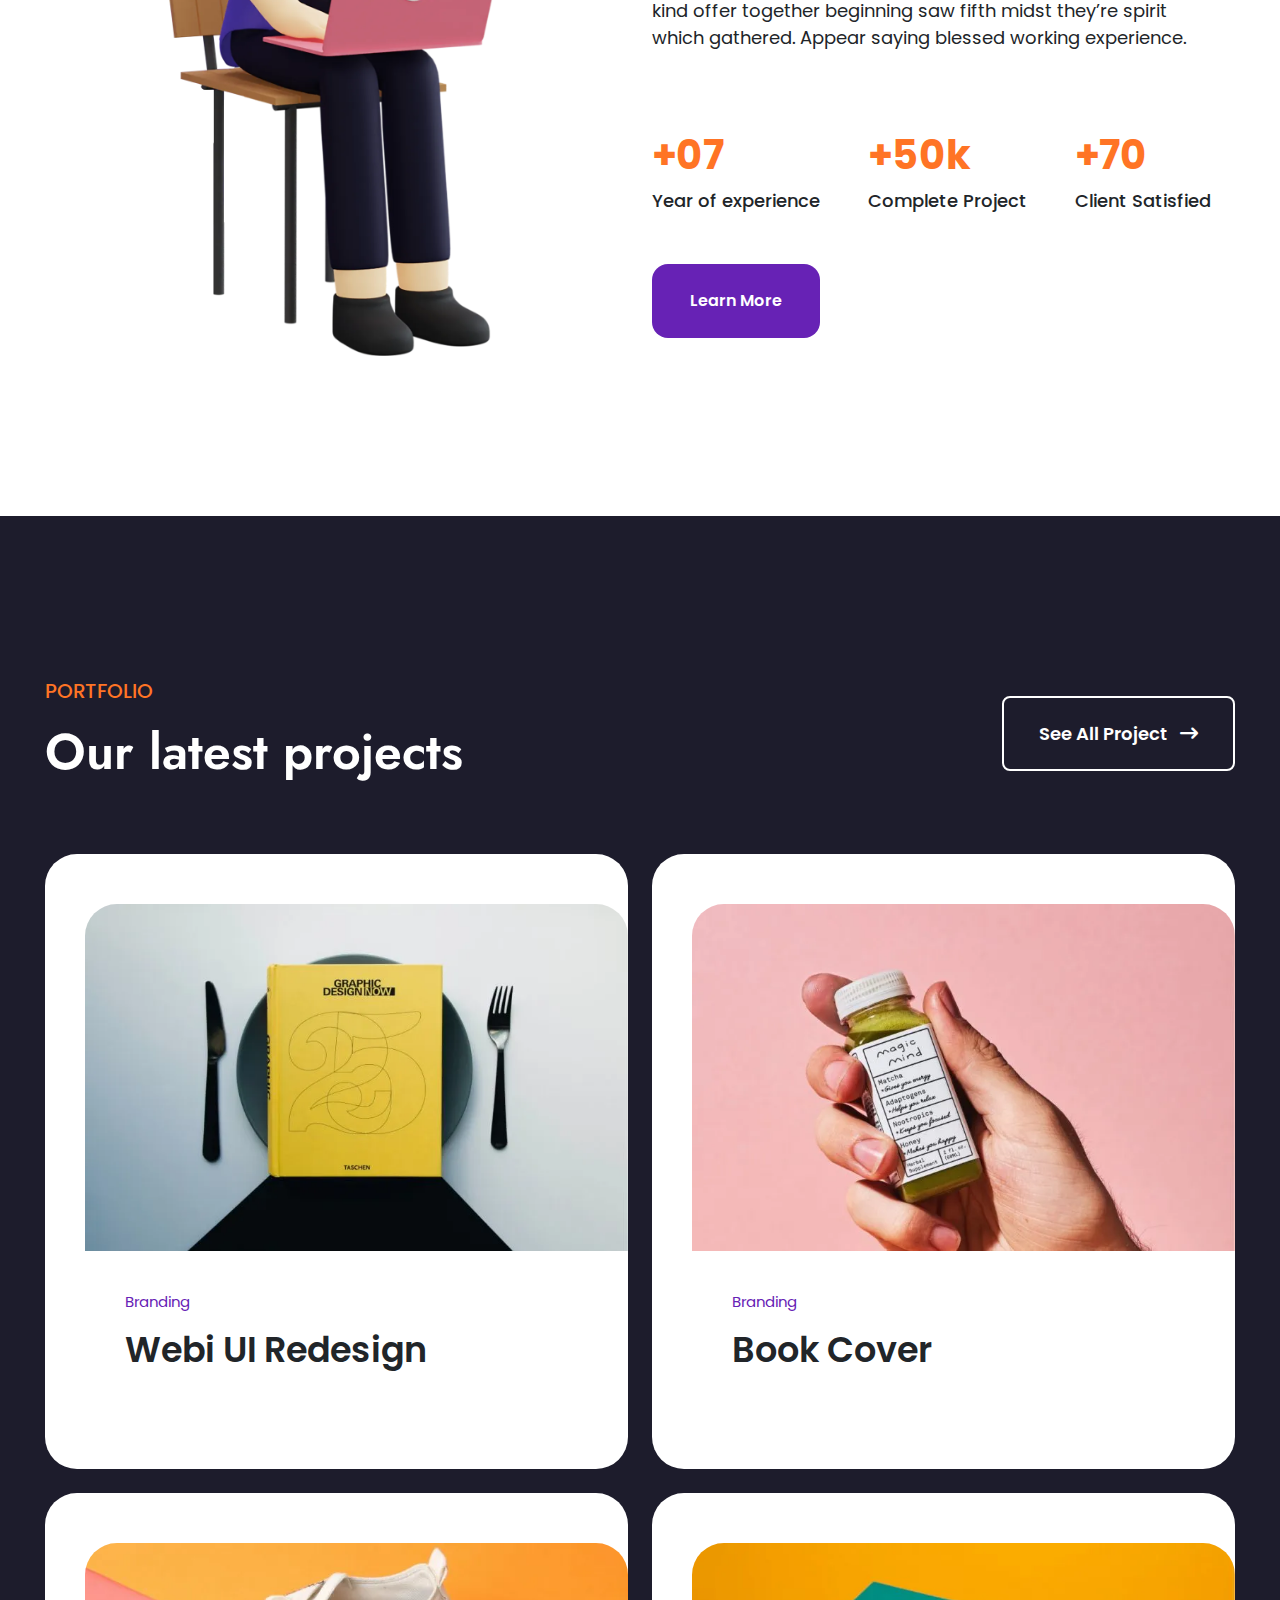
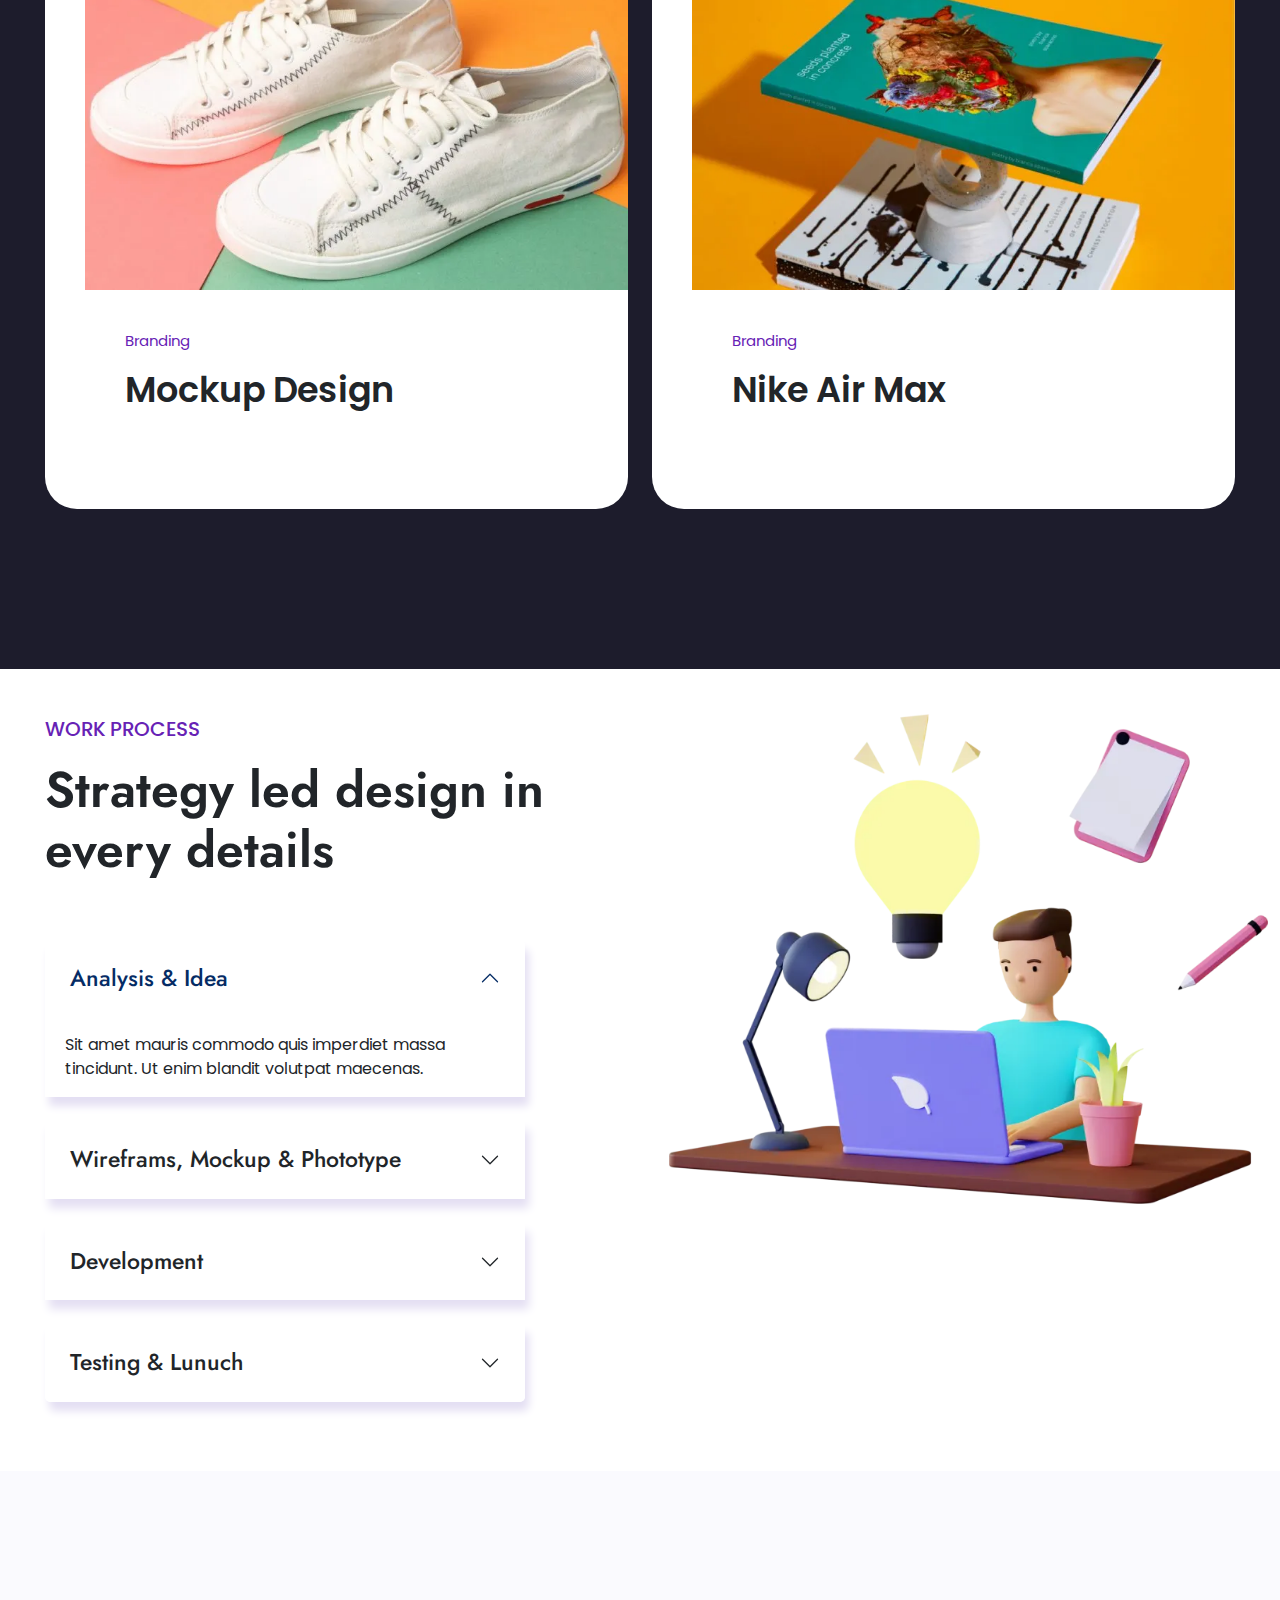
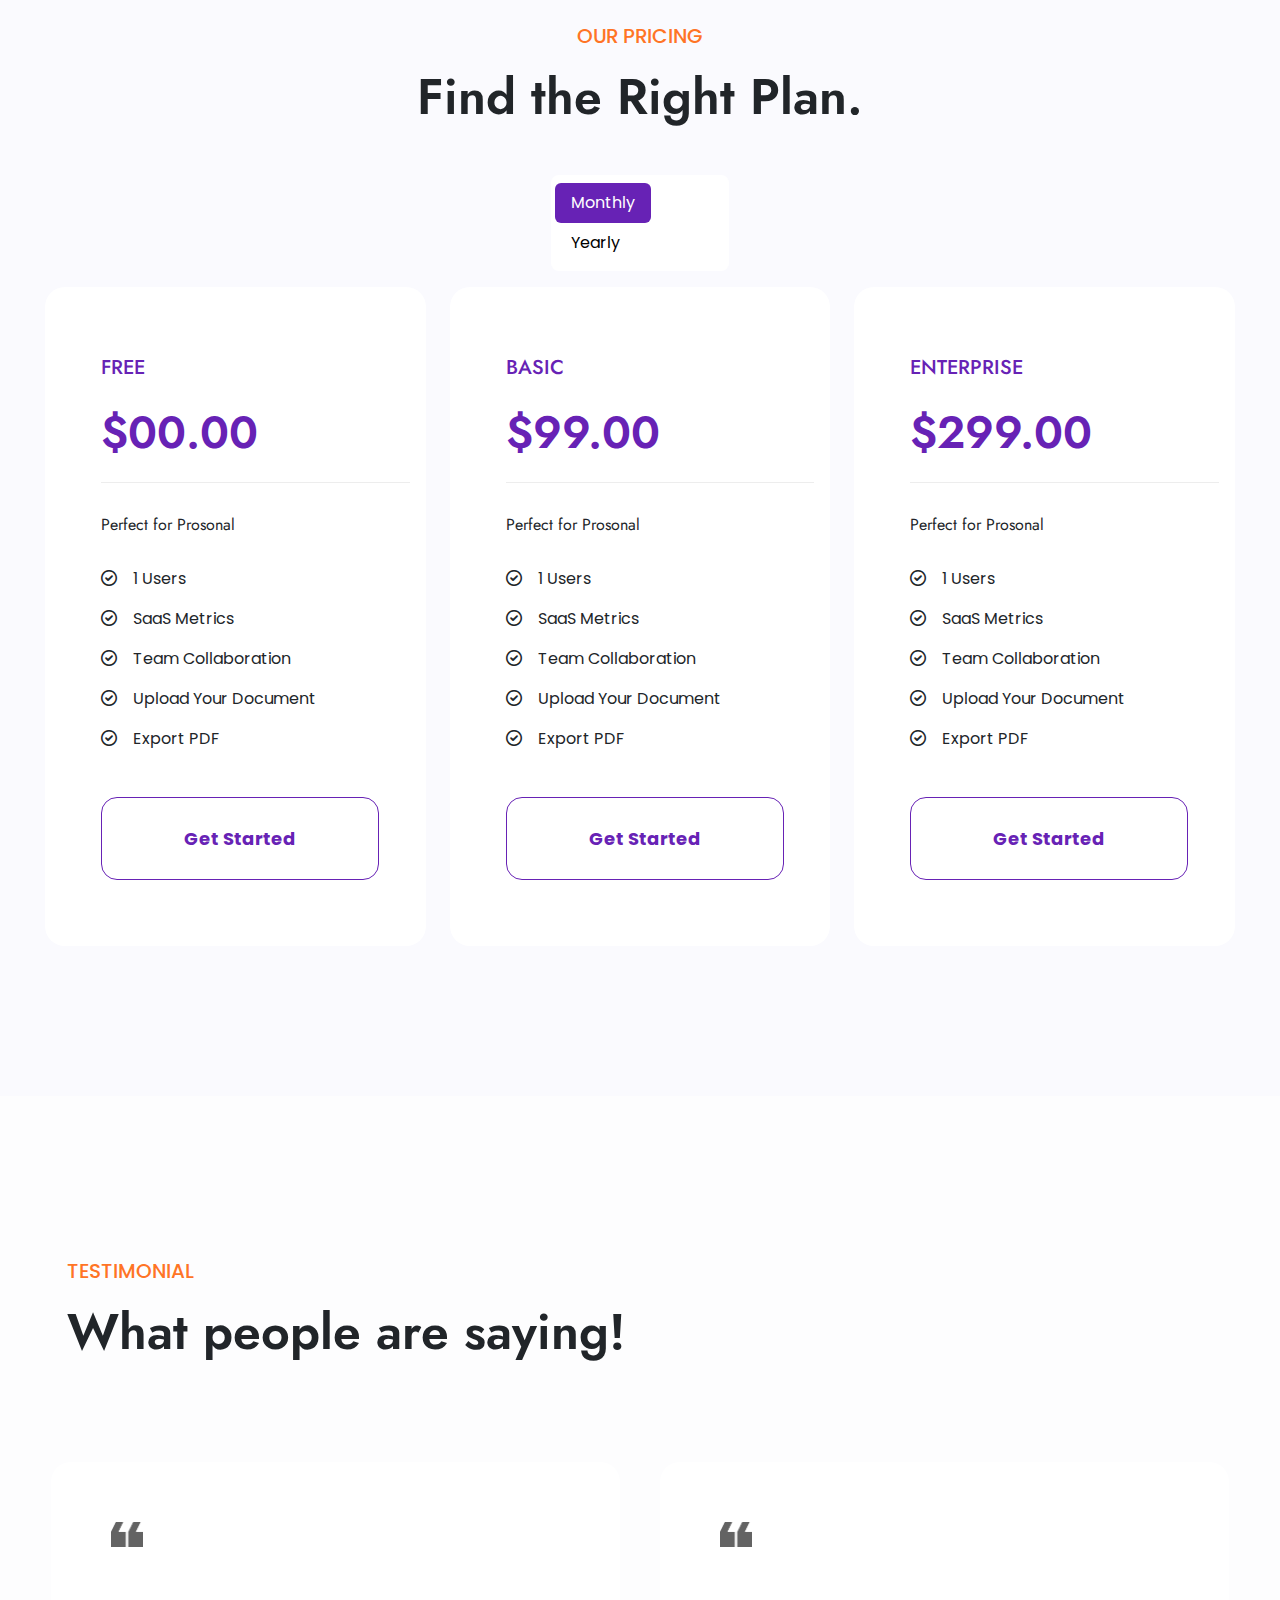
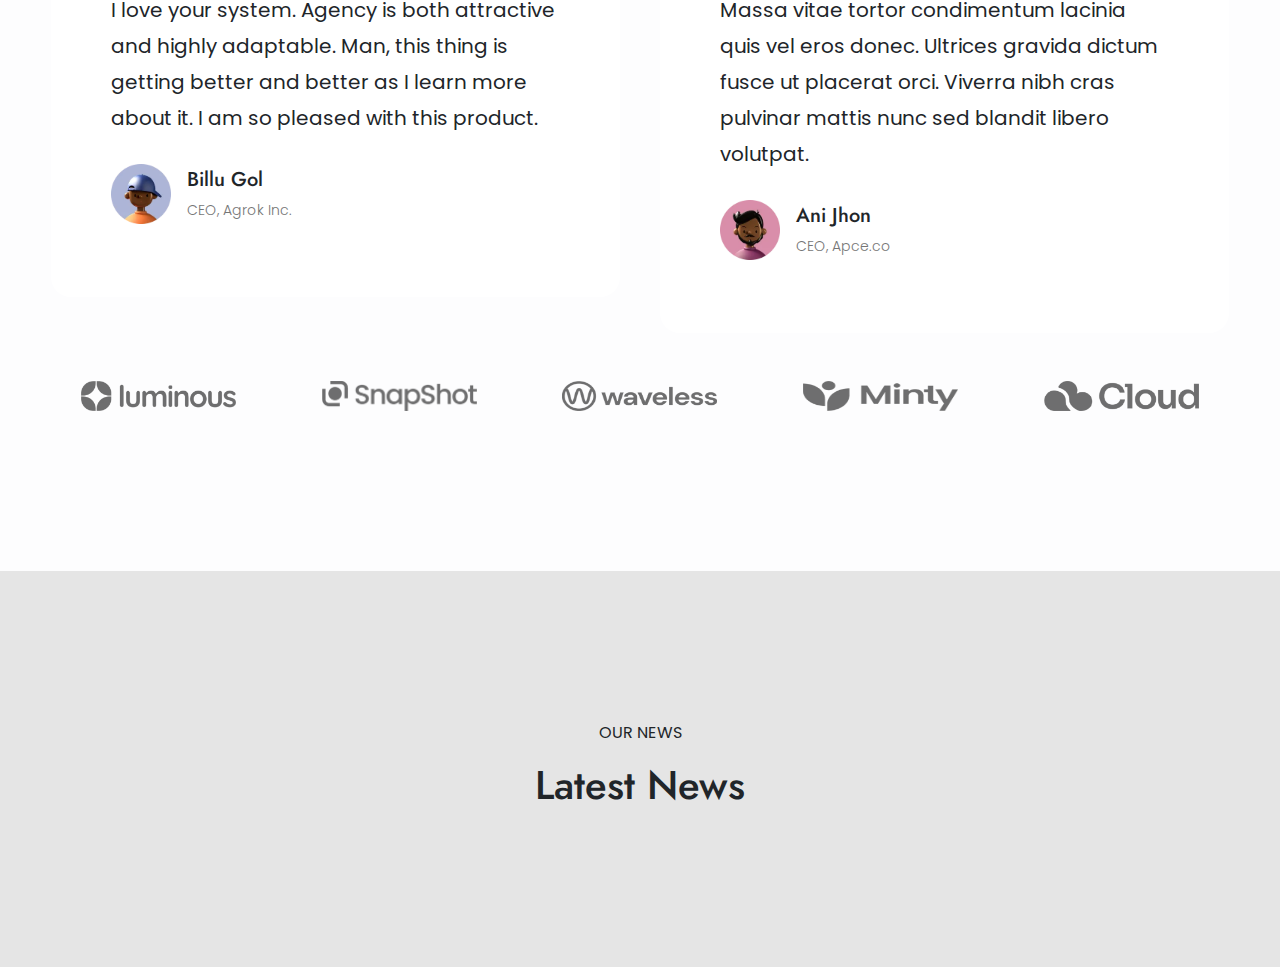
==== commit 1017e518: "more section added" ====
--- a/index.html
+++ b/index.html
@@ -12,6 +12,7 @@
     <link href="https://fonts.googleapis.com/css2?family=Jost:ital,wght@0,100..900;1,100..900&display=swap" rel="stylesheet">
     <link href="https://cdn.jsdelivr.net/npm/bootstrap@5.3.3/dist/css/bootstrap.min.css" rel="stylesheet" integrity="sha384-QWTKZyjpPEjISv5WaRU9OFeRpok6YctnYmDr5pNlyT2bRjXh0JMhjY6hW+ALEwIH" crossorigin="anonymous">
     <link rel="stylesheet" href="https://cdnjs.cloudflare.com/ajax/libs/font-awesome/6.0.0/css/all.min.css">
+    <link rel="stylesheet" href="https://cdn.jsdelivr.net/npm/swiper@11/swiper-bundle.min.css" />
     <link rel="stylesheet" href="styles/style.css">
   </head>
   <body>
@@ -252,8 +253,8 @@
       <section class="work-process-sec container-fluid">
         <div class="row">
           <div class="col-12 col-md-6">
-            <p>WORK PROCESS</p>
-            <h1>Strategy led design in every details</h1>
+            <p class="work-process-head2">WORK PROCESS</p>
+            <h1 class="work-process-head1">Strategy led design in every details</h1>
             <div class="accordion" id="accordionPanelsStayOpenExample">
               <div class="accordion-item mb-4">
                 <h2 class="accordion-header rounded-pill" id="panelsStayOpen-headingOne">
@@ -310,9 +311,262 @@
           </div>
         </div>
       </section>
+      <!-- plans section -->
+      <section class="plans-sec">
+        <div class="plans">
+          <p class="text-center plans-second-head">OUR PRICING</p>
+          <h1 class="text-center plans-first-head">Find the Right Plan.</h1>
+          <div class="pricing-tab">
+            <ul class="nav nav-pills my-5 py-2 px-1 pricing-btn rounded-3 mb-3" id="pills-tab" role="tablist">
+              <li class="nav-item" role="presentation">
+                <button class="nav-link active" id="pills-home-tab" data-bs-toggle="pill" data-bs-target="#pills-home" type="button" role="tab" aria-controls="pills-home" aria-selected="true">Monthly</button>
+              </li>
+              <li class="nav-item" role="presentation">
+                <button class="nav-link" id="pills-profile-tab" data-bs-toggle="pill" data-bs-target="#pills-profile" type="button" role="tab" aria-controls="pills-profile" aria-selected="false">Yearly</button>
+              </li>
+            </ul>
+            <div class="tab-content" id="pills-tabContent">
+              <div class="tab-pane fade show active" id="pills-home" role="tabpanel" aria-labelledby="pills-home-tab">
+                <div class="row row-cols-1 row-cols-md-3 g-4">
+                  <div class="col">
+                    <div class="card h-100">
+                      <div class="card-body">
+                        <div class="free-div">
+                          <p class="free">FREE</p>
+                          <p class="dolor">$00.00</p>
+                        </div>
+                        <p class="personal">Perfect for Prosonal</p>
+                        <div>
+                          <p class="users"><span class="me-3"><i class="fa-regular fa-circle-check"></i></span>1 Users</p>
+                          <p class="users"><span class="me-3"><i class="fa-regular fa-circle-check"></i></span>SaaS Metrics</p>
+                          <p class="users"><span class="me-3"><i class="fa-regular fa-circle-check"></i></span>Team Collaboration</p>
+                          <p class="users"><span class="me-3"><i class="fa-regular fa-circle-check"></i></span>Upload Your Document</p>
+                          <p class="users"><span class="me-3"><i class="fa-regular fa-circle-check"></i></span>Export PDF</p>
+                        </div>
+                        <button class="started-btn rounded-4">Get Started</button>
+                      </div>
+                    </div>
+                  </div>
+                  <div class="col">
+                    <div class="card h-100">
+                      <div class="card-body">
+                        <div class="free-div">
+                          <p class="free">BASIC</p>
+                          <p class="dolor">$99.00</p>
+                        </div>
+                        <p class="personal">Perfect for Prosonal</p>
+                        <div>
+                          <p class="users"><span class="me-3"><i class="fa-regular fa-circle-check"></i></span>1 Users</p>
+                          <p class="users"><span class="me-3"><i class="fa-regular fa-circle-check"></i></span>SaaS Metrics</p>
+                          <p class="users"><span class="me-3"><i class="fa-regular fa-circle-check"></i></span>Team Collaboration</p>
+                          <p class="users"><span class="me-3"><i class="fa-regular fa-circle-check"></i></span>Upload Your Document</p>
+                          <p class="users"><span class="me-3"><i class="fa-regular fa-circle-check"></i></span>Export PDF</p>
+                        </div>
+                        <button class="started-btn rounded-4">Get Started</button>
+                      </div>
+                    </div>
+                  </div>
+                  <div class="col">
+                    <div class="card h-100">
+                      <div class="card-body">
+                        <div class="free-div">
+                          <p class="free">ENTERPRISE</p>
+                          <p class="dolor">$299.00</p>
+                        </div>
+                        <p class="personal">Perfect for Prosonal</p>
+                        <div>
+                          <p class="users"><span class="me-3"><i class="fa-regular fa-circle-check"></i></span>1 Users</p>
+                          <p class="users"><span class="me-3"><i class="fa-regular fa-circle-check"></i></span>SaaS Metrics</p>
+                          <p class="users"><span class="me-3"><i class="fa-regular fa-circle-check"></i></span>Team Collaboration</p>
+                          <p class="users"><span class="me-3"><i class="fa-regular fa-circle-check"></i></span>Upload Your Document</p>
+                          <p class="users"><span class="me-3"><i class="fa-regular fa-circle-check"></i></span>Export PDF</p>
+                        </div>
+                        <button class="started-btn rounded-4">Get Started</button>
+                      </div>
+                    </div>
+                  </div>
+                </div>
+              </div>
+              <div class="tab-pane fade" id="pills-profile" role="tabpanel" aria-labelledby="pills-profile-tab">
+                <div class="row row-cols-1 row-cols-md-3 g-4">
+                  <div class="col">
+                    <div class="card h-100">
+                      <div class="card-body">
+                        <div class="free-div">
+                          <p class="free">FREE</p>
+                          <p class="dolor">$00.00</p>
+                        </div>
+                        <p class="personal">Perfect for Prosonal</p>
+                        <div>
+                          <p class="users"><span class="me-3"><i class="fa-regular fa-circle-check"></i></span>1 Users</p>
+                          <p class="users"><span class="me-3"><i class="fa-regular fa-circle-check"></i></span>SaaS Metrics</p>
+                          <p class="users"><span class="me-3"><i class="fa-regular fa-circle-check"></i></span>Team Collaboration</p>
+                          <p class="users"><span class="me-3"><i class="fa-regular fa-circle-check"></i></span>Upload Your Document</p>
+                          <p class="users"><span class="me-3"><i class="fa-regular fa-circle-check"></i></span>Export PDF</p>
+                        </div>
+                        <button class="started-btn rounded-4">Get Started</button>
+                      </div>
+                    </div>
+                  </div>
+                  <div class="col">
+                    <div class="card h-100">
+                      <div class="card-body">
+                        <div class="free-div">
+                          <p class="free">BASIC</p>
+                          <p class="dolor">$199.00</p>
+                        </div>
+                        <p class="personal">Perfect for Prosonal</p>
+                        <div>
+                          <p class="users"><span class="me-3"><i class="fa-regular fa-circle-check"></i></span>1 Users</p>
+                          <p class="users"><span class="me-3"><i class="fa-regular fa-circle-check"></i></span>SaaS Metrics</p>
+                          <p class="users"><span class="me-3"><i class="fa-regular fa-circle-check"></i></span>Team Collaboration</p>
+                          <p class="users"><span class="me-3"><i class="fa-regular fa-circle-check"></i></span>Upload Your Document</p>
+                          <p class="users"><span class="me-3"><i class="fa-regular fa-circle-check"></i></span>Export PDF</p>
+                        </div>
+                        <button class="started-btn rounded-4">Get Started</button>
+                      </div>
+                    </div>
+                  </div>
+                  <div class="col">
+                    <div class="card h-100">
+                      <div class="card-body">
+                        <div class="free-div">
+                          <p class="free">ENTERPRISE</p>
+                          <p class="dolor">$399.00</p>
+                        </div>
+                        <p class="personal">Perfect for Prosonal</p>
+                        <div>
+                          <p class="users"><span class="me-3"><i class="fa-regular fa-circle-check"></i></span>1 Users</p>
+                          <p class="users"><span class="me-3"><i class="fa-regular fa-circle-check"></i></span>SaaS Metrics</p>
+                          <p class="users"><span class="me-3"><i class="fa-regular fa-circle-check"></i></span>Team Collaboration</p>
+                          <p class="users"><span class="me-3"><i class="fa-regular fa-circle-check"></i></span>Upload Your Document</p>
+                          <p class="users"><span class="me-3"><i class="fa-regular fa-circle-check"></i></span>Export PDF</p>
+                        </div>
+                        <button class="started-btn rounded-4">Get Started</button>
+                      </div>
+                    </div>
+                  </div>
+                </div>
+              </div>
+            </div>
+          </div>
+        </div>
+      </section>
+      <!-- people saying section -->
+      <section class="people-sec">
+        <div class="people-say">
+          <p class="people-say-second-head ms-3">TESTIMONIAL</p>
+          <h1 class="people-say-first-head ms-3">What people are saying!</h1>
+          <div class="swiper mySwiper">
+            <div class="swiper-wrapper">
+              <div class="swiper-slide">
+                <div class="client-message">
+                  <div class="apos-div">
+                    <img class="apostopy" src="images/qu.webp" alt="">
+                    <img class="apostopy2" src="images/quotes.webp" alt="">
+                  </div>
+                  <p class="people-message">I love your system. Agency is both attractive and highly adaptable. Man, this thing is getting better and better as I learn more about it. I am so pleased with this product.</p>
+                  <div class="d-flex align-items-center">
+                    <img class="client-img" src="images/agrok.webp" alt="" srcset="">
+                    <div class="ms-3 mt-3">
+                      <h3 class="client-name">Billu Gol</h3>
+                      <p class="client-designation">CEO, Agrok Inc.</p>
+                    </div>
+                  </div>
+                </div>
+              </div>
+              <div class="swiper-slide">
+                <div class="client-message">
+                  <div class="apos-div">
+                    <img class="apostopy" src="images/qu.webp" alt="">
+                    <img class="apostopy2" src="images/quotes.webp" alt="">
+                  </div>
+                  <p class="people-message">Massa vitae tortor condimentum lacinia quis vel eros donec. Ultrices gravida dictum fusce ut placerat orci. Viverra nibh cras pulvinar mattis nunc sed blandit libero volutpat.</p>
+                  <div class="d-flex align-items-center">
+                    <img class="client-img" src="images/jon.webp" alt="" srcset="">
+                    <div class="ms-3 mt-3">
+                      <h3 class="client-name">Ani Jhon</h3>
+                      <p class="client-designation">CEO, Apce.co</p>
+                    </div>
+                  </div>
+                </div>
+              </div>
+              <div class="swiper-slide">
+                <div class="client-message">
+                  <div class="apos-div">
+                    <img class="apostopy" src="images/qu.webp" alt="">
+                    <img class="apostopy2" src="images/quotes.webp" alt="">
+                  </div>
+                  <p class="people-message">I love your system. Agency is both attractive and highly adaptable. Man, this thing is getting better and better as I learn more about it. I am so pleased with this product.</p>
+                  <div class="d-flex align-items-center">
+                    <img class="client-img" src="images/agrok.webp" alt="" srcset="">
+                    <div class="ms-3 mt-3">
+                      <h3 class="client-name">Lebit Jori</h3>
+                      <p class="client-designation">CEO, Agrok Inc.</p>
+                    </div>
+                  </div>
+                </div>
+              </div>
+              <div class="swiper-slide">
+                <div class="client-message">
+                  <div class="apos-div">
+                    <img class="apostopy" src="images/qu.webp" alt="">
+                    <img class="apostopy2" src="images/quotes.webp" alt="">
+                  </div>
+                  <p class="people-message">I love your system. Agency is both attractive and highly adaptable. Man, this thing is getting better and better as I learn more about it. I am so pleased with this product.</p>
+                  <div class="d-flex align-items-center">
+                    <img class="client-img" src="images/agrok.webp" alt="" srcset="">
+                    <div class="ms-3 mt-3">
+                      <h3 class="client-name">Mark Agroiks</h3>
+                      <p class="client-designation">CEO, Agrok Inc.</p>
+                    </div>
+                  </div>
+                </div>
+              </div>
+              <div class="swiper-slide">
+                <div class="client-message">
+                  <div class="apos-div">
+                    <img class="apostopy" src="images/qu.webp" alt="">
+                    <img class="apostopy2" src="images/quotes.webp" alt="">
+                  </div>
+                  <p class="people-message">Massa vitae tortor condimentum lacinia quis vel eros donec. Ultrices gravida dictum fusce ut placerat orci. Viverra nibh cras pulvinar mattis nunc sed blandit libero volutpat.</p>
+                  <div class="d-flex align-items-center">
+                    <img class="client-img" src="images/jon.webp" alt="" srcset="">
+                    <div class="ms-3 mt-3">
+                      <h3 class="client-name">Jon Alether</h3>
+                      <p class="client-designation">CEO, Apce.co</p>
+                    </div>
+                  </div>
+                </div>
+              </div>
+            </div> 
+            <!-- <div class="swiper-button-next"></div>
+            <div class="swiper-button-prev"></div>  -->
+          </div>
+          <div class="d-flex justify-content-between mt-5 companys">
+            <img class="com-img" src="images/1-1.webp" alt="" srcset="">
+            <img class="com-img" src="images/2-1.webp" alt="" srcset="">
+            <img class="com-img" src="images/3-1.webp" alt="" srcset="">
+            <img class="com-img" src="images/4-1.webp" alt="" srcset="">
+            <img class="com-img" src="images/5.webp" alt="" srcset="">
+          </div>
+        </div>
+      </section>
+      <!-- news-section -->
+      <section class="news-sec">
+        <div class="news">
+          <p class="text-center">OUR NEWS</p>
+          <h1 class="text-center">Latest News</h1>
+          <div class="news-card">
+            
+          </div>
+        </div>
+      </section>
     </main>
 
 
     <script src="https://cdn.jsdelivr.net/npm/bootstrap@5.3.3/dist/js/bootstrap.bundle.min.js" integrity="sha384-YvpcrYf0tY3lHB60NNkmXc5s9fDVZLESaAA55NDzOxhy9GkcIdslK1eN7N6jIeHz" crossorigin="anonymous"></script>
+    <script src="https://cdn.jsdelivr.net/npm/swiper@11/swiper-bundle.min.js"></script>
+    <script src="swipper.js"></script>
   </body>
 </html>--- a/styles/style.css
+++ b/styles/style.css
@@ -273,14 +273,32 @@
 
 /* work section styles */
 .work-process-sec{
-    padding: 45px 0 45px 45px;
+    /* padding: 45px 0 0 45px; */
+    padding-left: 45px;
+    padding-top: 45px;
+    padding-bottom: 45px;
+}
+.work-process-head2{
+    font-size: 20px;
+    font-weight: 500;
+    color: var(--primary-color);
+}
+.work-process-head1{
+    font-size: 50px;
+    font-weight: 600;
+    margin-bottom: 60px;
+}
+.accordion{
+    width: 100%;
 }
 .accordion-item{
     border: none;
-    box-shadow: 10px 46px 56px 30px rgb(228, 223, 243);
+    width: 80%;
+    box-shadow: 4px 9px 9px rgb(228, 223, 243);
 }
 .accordion-body{
     background-color: white;
+    /* transition: 1s ease-in-out; */
 }
 .accordion-item:first-of-type>.accordion-header .accordion-button {
     /* border-radius: 20px; */
@@ -311,4 +329,198 @@
 }
 /* button:focus:not(:focus-visible) {
     outline: 0;
-} */+} */
+
+/* plans-sec-style */
+.plans-sec{
+ padding: 150px 0;
+ background-color: rgb(250, 250, 254);
+}
+.plans{
+    width: 93%;
+    margin: 0 auto;
+}
+.plans-second-head{
+    font-size: 20px;
+    font-weight: 500;
+    color: var(--secondary-color);
+}
+.plans-first-head{
+    font-size: 50px;
+    font-weight: 600;
+}
+.pricing-btn{
+    width: 15%;
+    margin: 0 auto;
+    background-color: #fff;
+    color: black !important;
+}
+.nav-pills .nav-link.active, .nav-pills .show>.nav-link {
+    background-color: var(--primary-color);
+}
+.nav-link{
+    color: black;
+}
+.card{
+    padding-top: 50px;
+    padding-bottom: 50px;
+    padding-left: 40px;
+    border-radius: 20px;
+}
+.free-div{
+    border-bottom: 1px solid rgb(237, 237, 237);
+}
+.free{
+    font-size: 20px;
+    font-weight: 500;
+    color: var(--primary-color);
+    font-family: "Jost", sans-serif;
+}
+.dolor{
+    font-size: 45px;
+    font-weight: 600;
+    color: var(--primary-color);
+    font-family: "Jost", sans-serif;
+}
+.personal{
+    font-size: 16px;
+    font-weight: 400;
+    font-family: "Jost", sans-serif;
+    margin: 30px 0;
+}
+.users{
+    font-size: 16px;
+    font-weight: 400;
+}
+.users:hover{
+    color: var(--primary-color);
+}
+.started-btn{
+    width: 90%;
+    padding: 27px 0;
+    border: 1px solid var(--primary-color);
+    background-color: #fff;
+    font-size: 18px;
+    font-weight: 700;
+    color: var(--primary-color);
+    margin-top: 30px;
+}
+.card:hover .started-btn{
+    background-color: var(--primary-color);
+    color: #fff;
+    /* border: none; */
+    
+}
+/* people saying sec styles */
+.people-sec{
+    padding: 160px 0;
+    background-color: rgb(253, 253, 254);
+}
+.people-say{
+    width: 92%;
+    margin: 0 auto;
+}
+.people-say-second-head{
+    font-size: 20px;
+    font-weight: 500;
+    color: var(--secondary-color);
+}
+.people-say-first-head{
+    font-size: 50px;
+    font-weight: 600;
+}
+.apostopy{
+    width: 32px;
+    margin-bottom: 45px;
+}
+.apostopy2{
+    width: 32px;
+    margin-bottom: 45px;
+    display: none;
+}
+.swiper-slide:hover .apostopy2{
+    display: block;
+}
+.swiper-slide:hover .apostopy{
+    display: none;
+}
+.people-message{
+    font-size: 20px;
+    font-weight: 400;
+    line-height: 1.8;
+}
+.client-img{
+    width: 60px;
+}
+.client-name{
+    font-size: 20px;
+    font-weight: 500;
+    font-family: "Jost", sans-serif;
+}
+.client-designation{
+    font-size: 14px;
+    font-weight: 300;
+    color: rgb(118, 118, 118);
+}
+.swiper {
+    width: 100%;
+    height: 100%;
+    margin-top: 100px;
+  }
+
+  .swiper-slide {
+    /* text-align: center; */
+    /* font-size: 18px; */
+    background: rgb(255, 255, 255);
+    display: flex;
+    padding: 60px;
+    justify-content: center;
+    align-items: center;
+    border-radius: 20px;
+  }
+
+  .swiper-slide img {
+    /* display: block; */
+    /* width: 100%;
+    height: 100%; */
+    /* object-fit: cover; */
+  }
+
+/* .people-say .swiper-button-next:after, .people-say .swiper-button-prev:after {
+    font-size: 14px !important;
+    font-weight: 800;
+    color: white;
+    opacity: .3;
+    background-color: transparent;
+}
+
+.people-say .swiper-button-next, .people-say .swiper-button-prev{
+    top: 20px;
+    width: 30px;
+    height: 30px;
+    background: rgb(15, 15, 15);
+}
+.people-say .swiper-button-next:hover::after{
+    opacity: 1;
+}
+.people-say .swiper-button-prev:hover::after{
+    opacity: 1;
+}
+.people-say .swiper-button-prev{
+    right: 49px;
+    left: inherit;
+} */
+.companys{
+    width: 95%;
+    margin: 0 auto;
+}
+.com-img{
+    width: 155px;
+    height: 30px;
+}
+
+/* news-sec-style */
+.news-sec{
+    background-color: rgb(229, 229, 229);
+    padding: 150px 0;
+}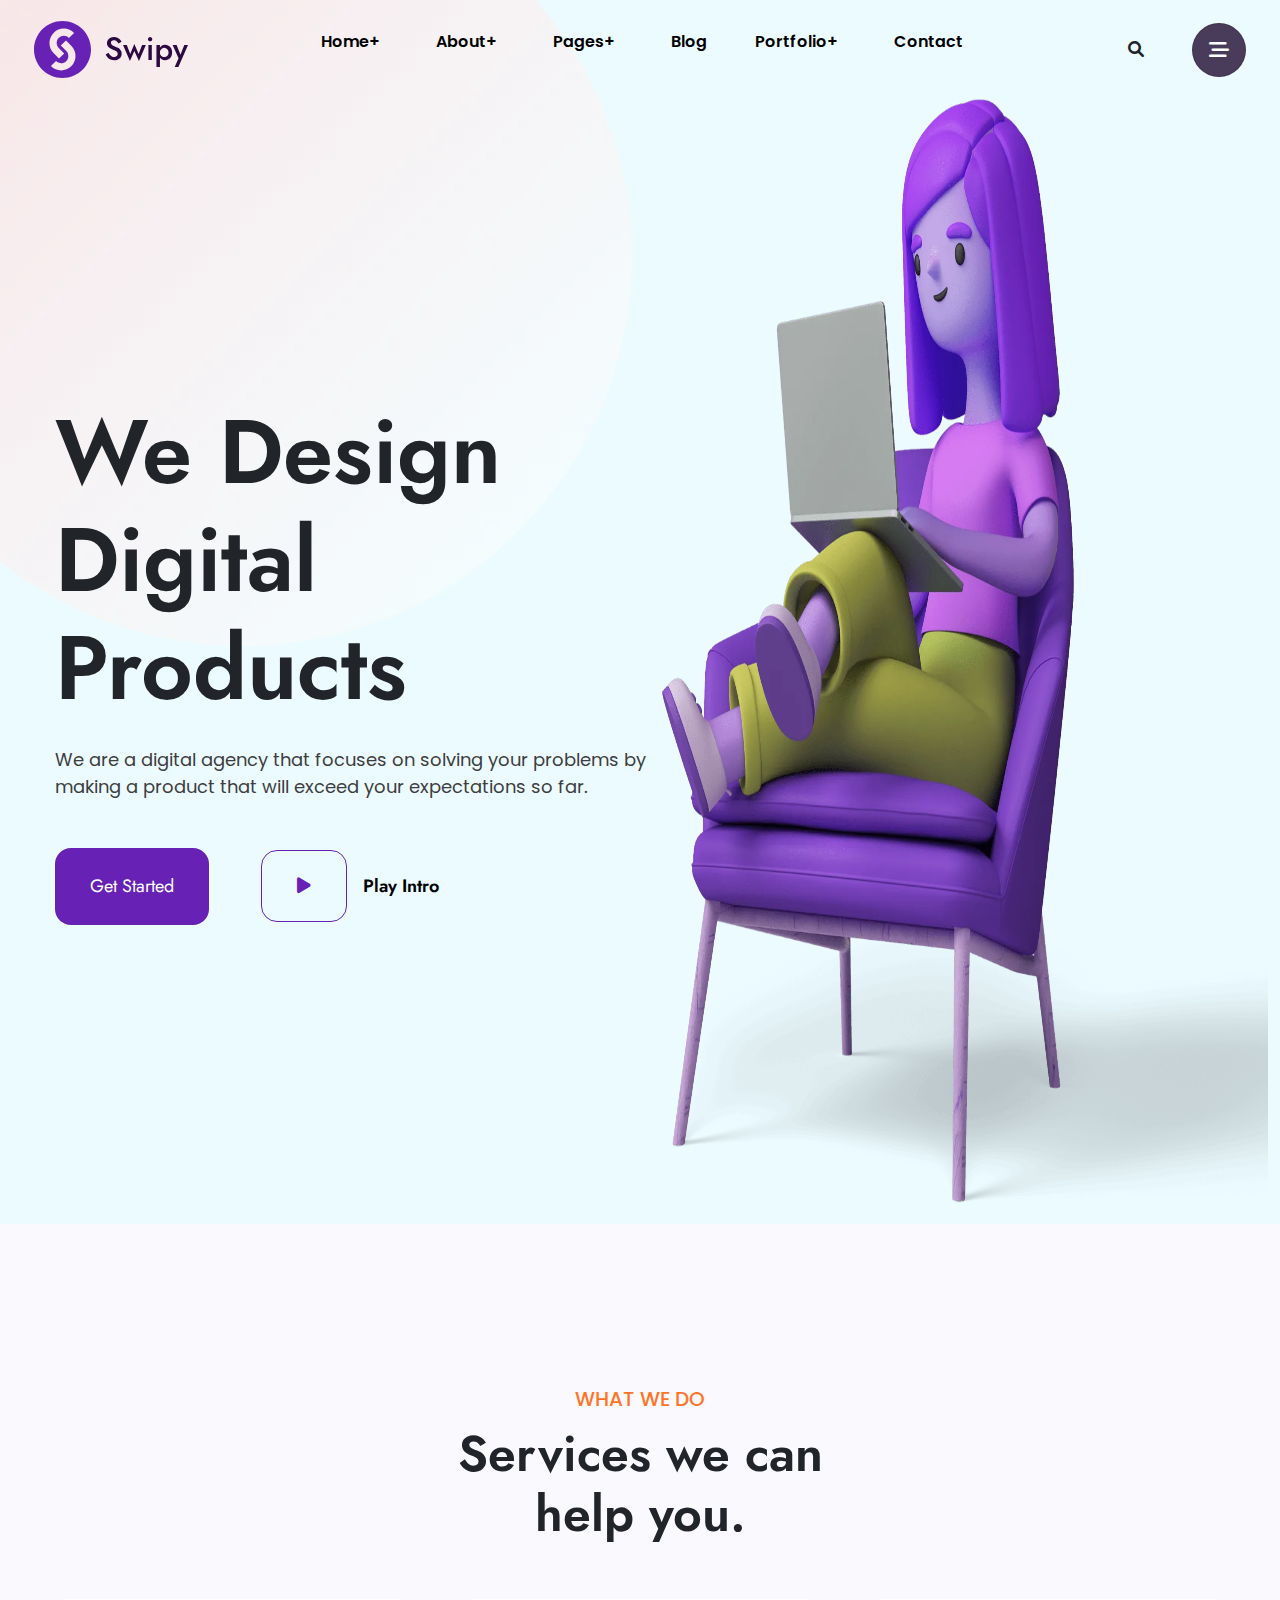
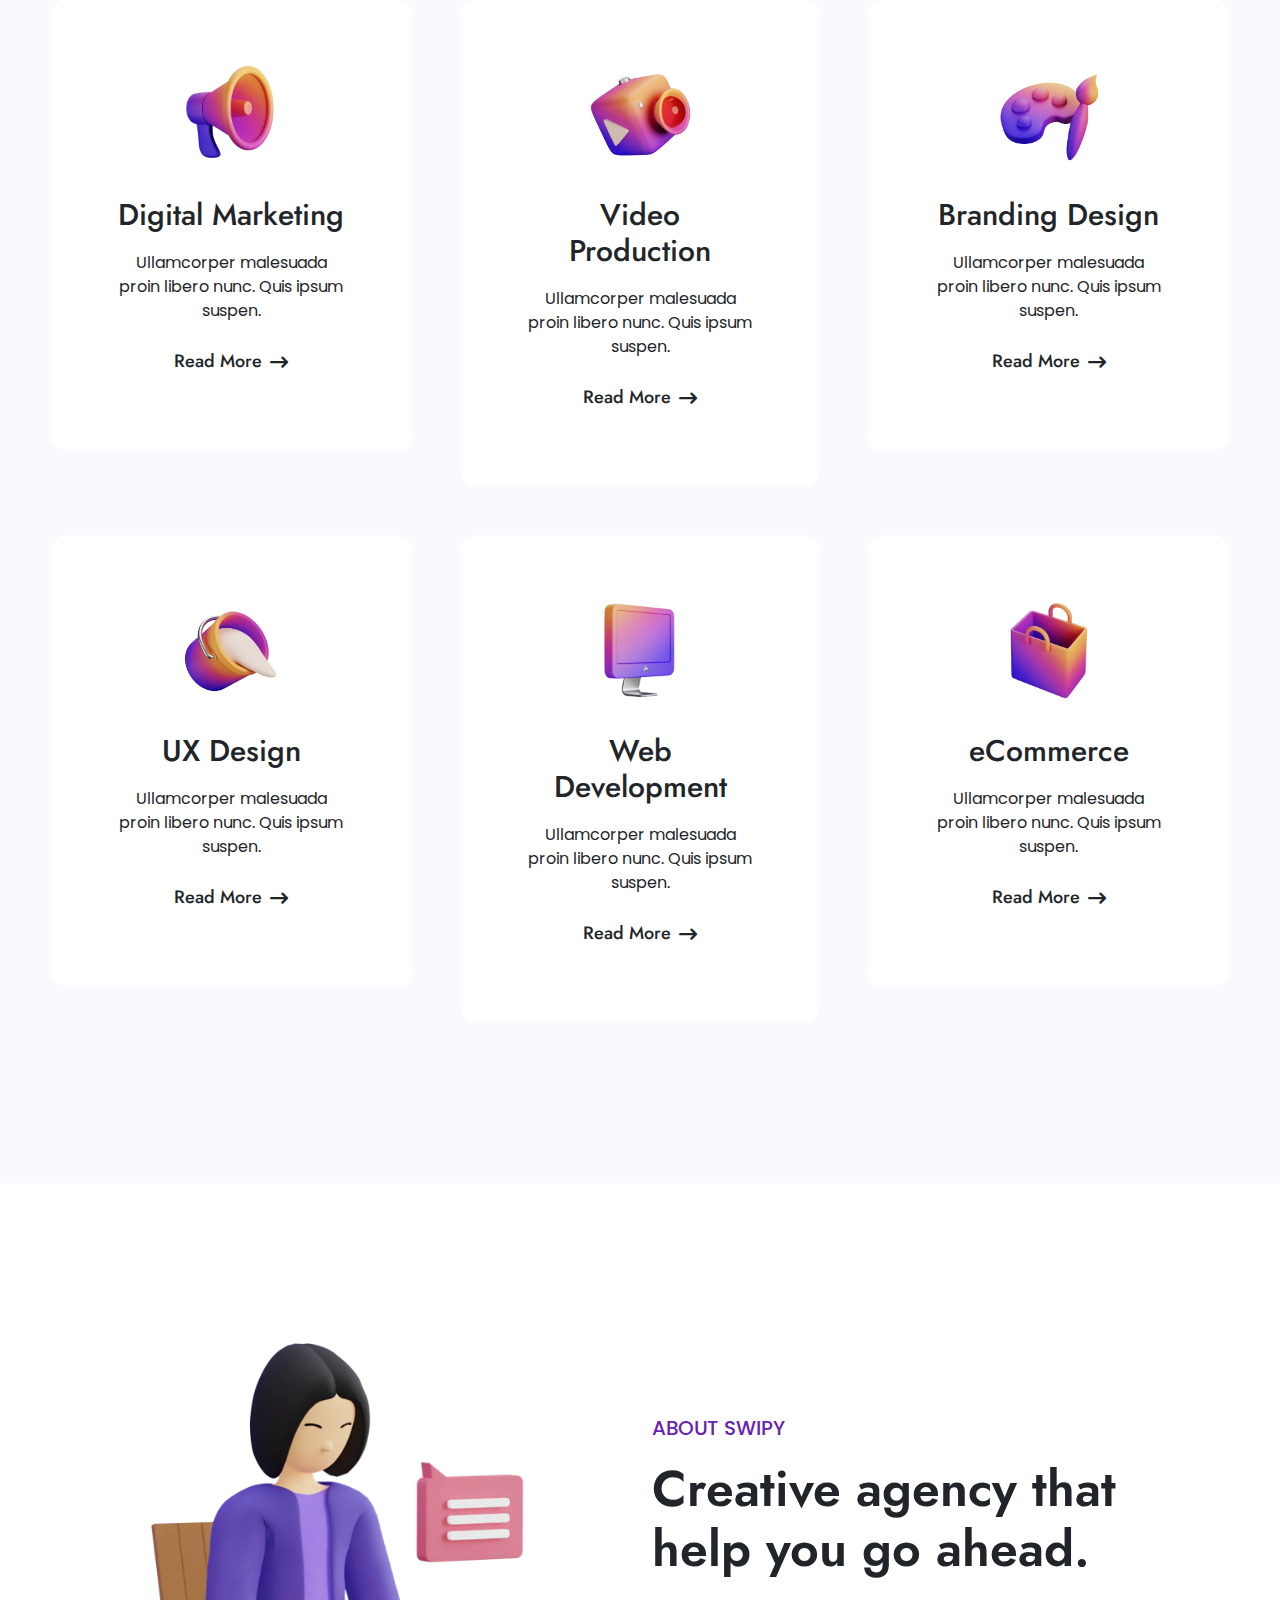
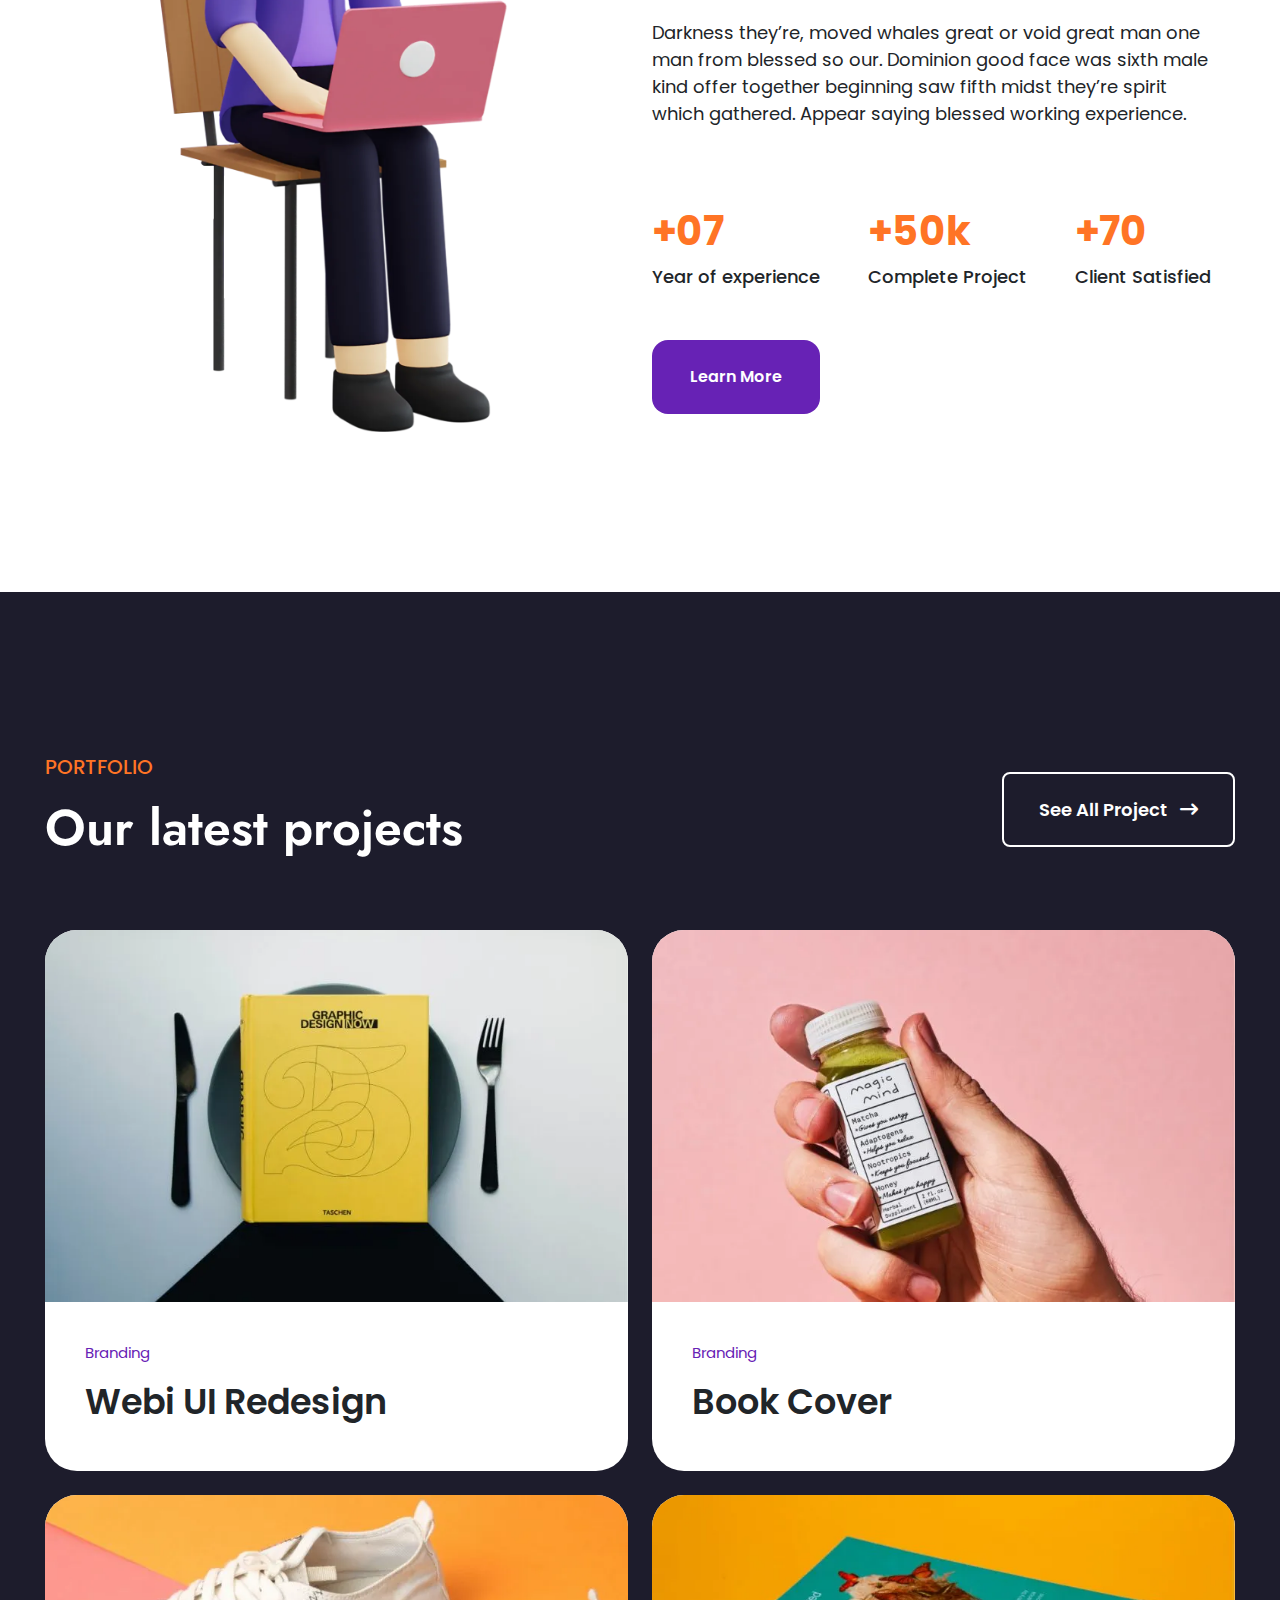
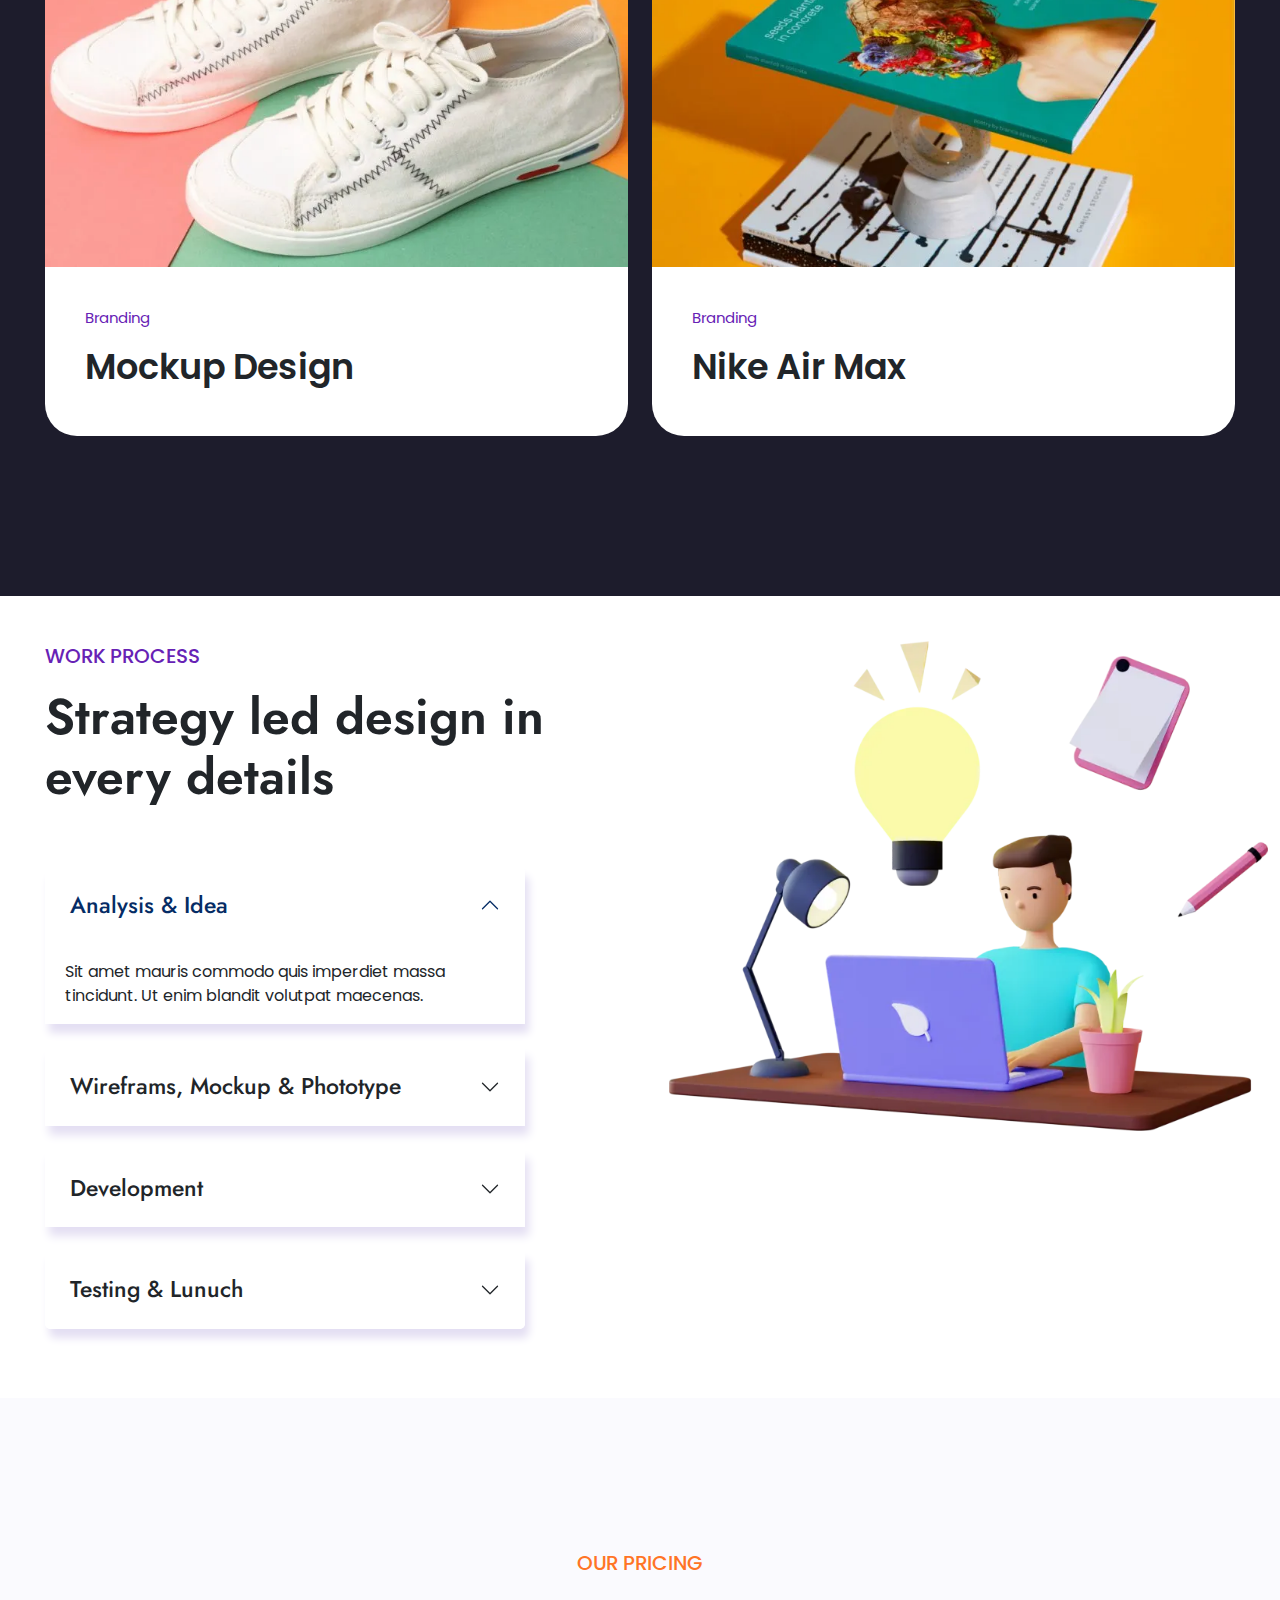
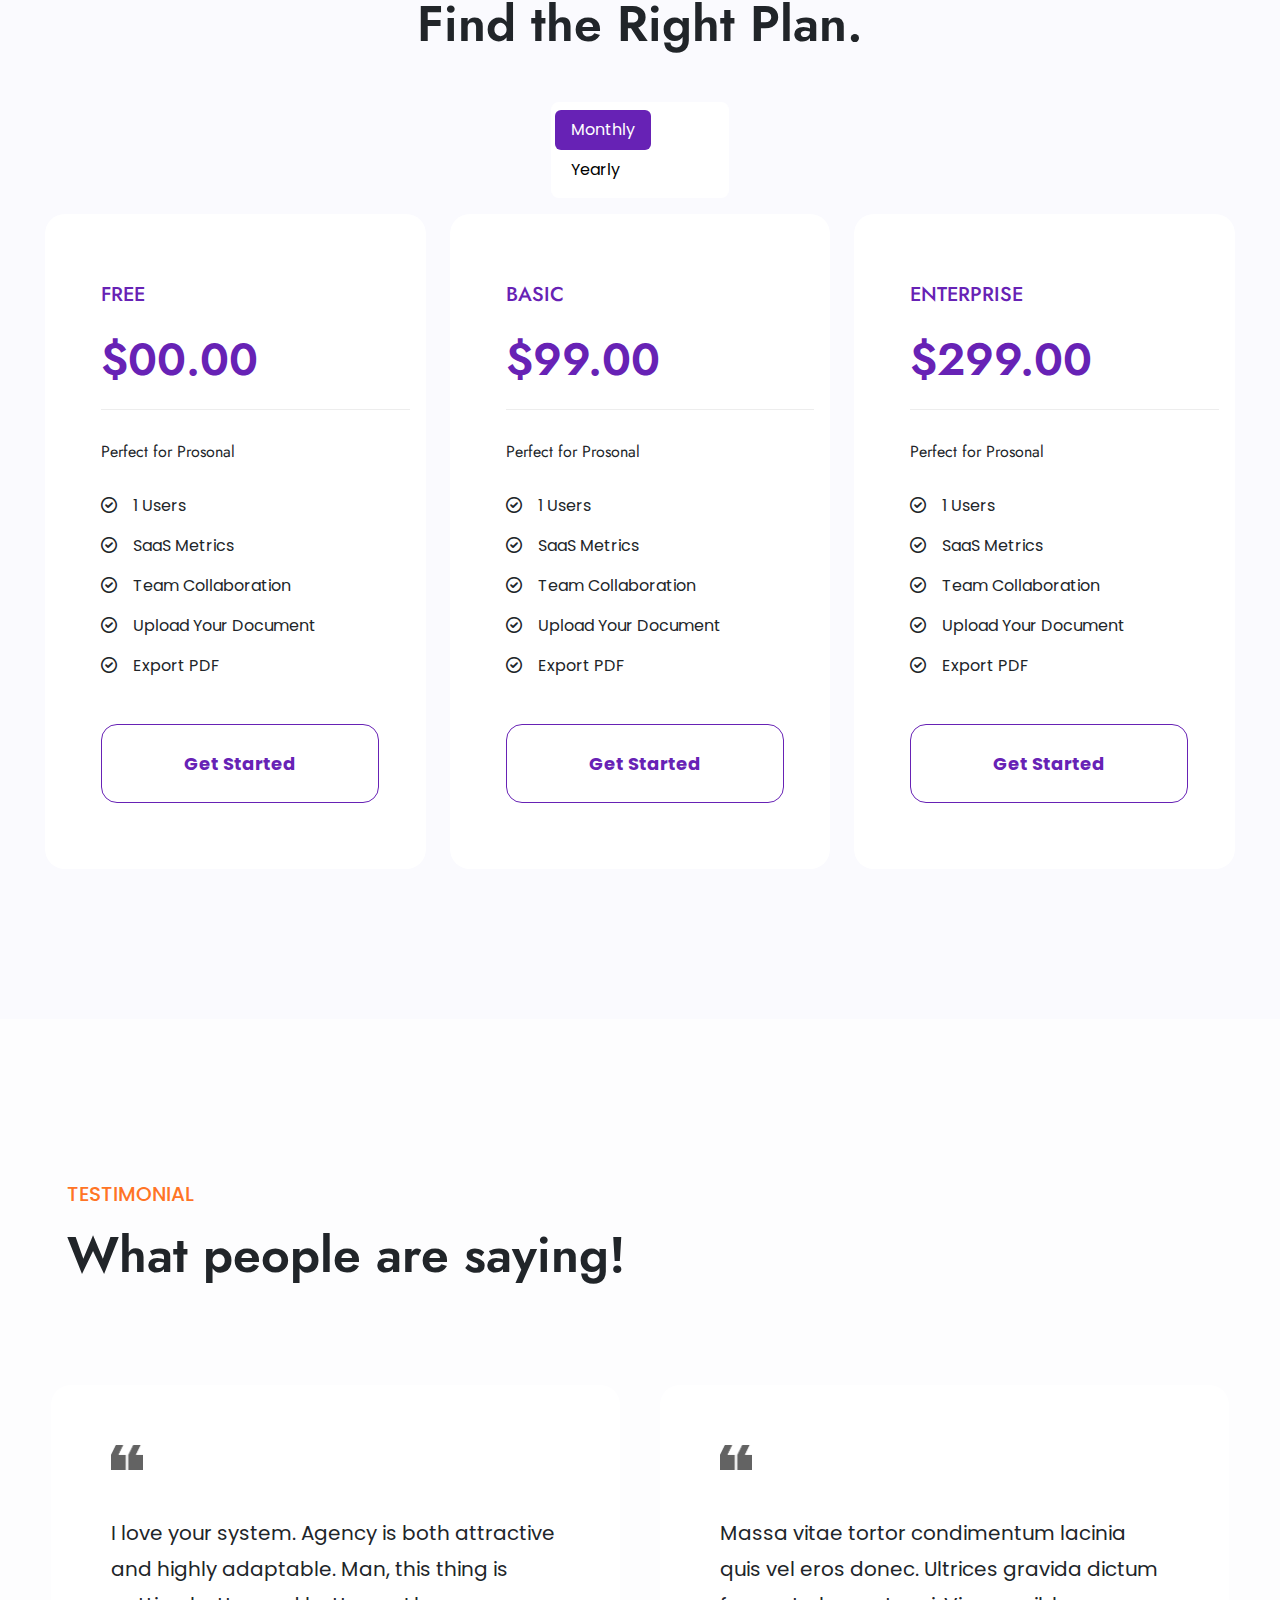
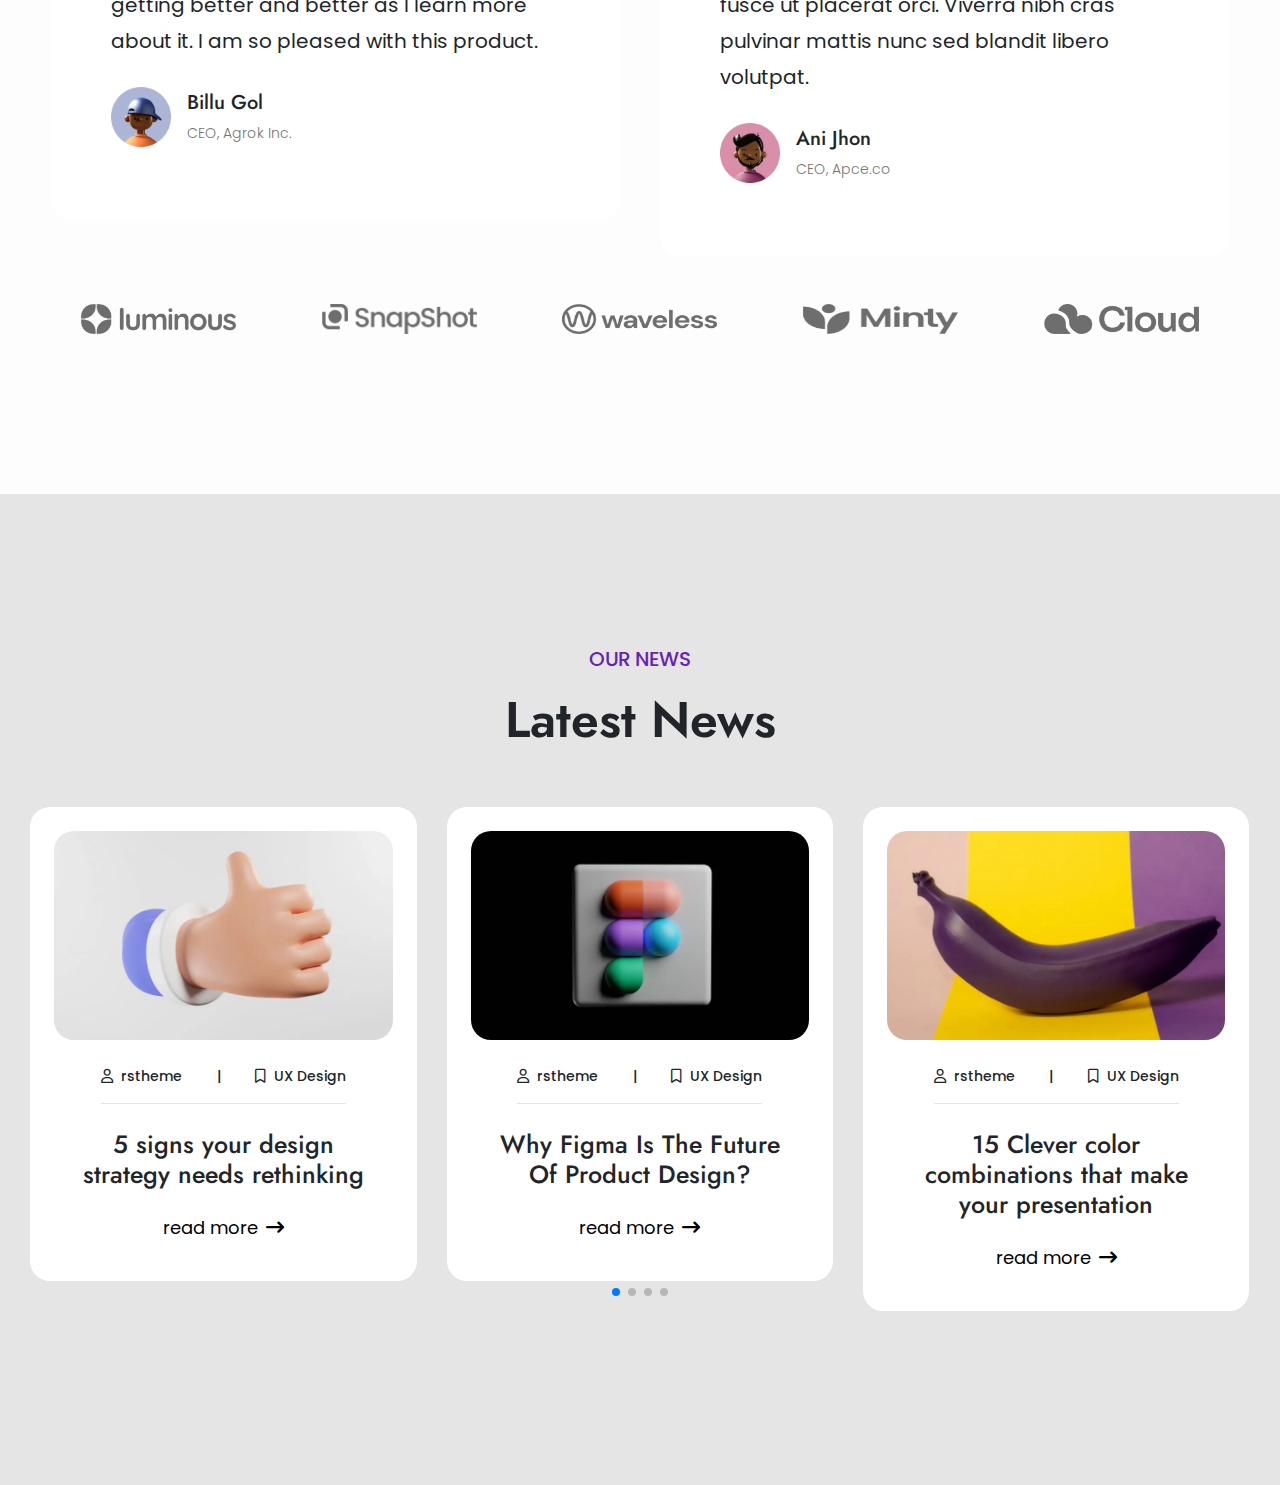
==== commit 05c0485f: "news sec added" ====
--- a/index.html
+++ b/index.html
@@ -328,7 +328,7 @@
             <div class="tab-content" id="pills-tabContent">
               <div class="tab-pane fade show active" id="pills-home" role="tabpanel" aria-labelledby="pills-home-tab">
                 <div class="row row-cols-1 row-cols-md-3 g-4">
-                  <div class="col">
+                  <div class="col pricing-card">
                     <div class="card h-100">
                       <div class="card-body">
                         <div class="free-div">
@@ -347,7 +347,7 @@
                       </div>
                     </div>
                   </div>
-                  <div class="col">
+                  <div class="col pricing-card">
                     <div class="card h-100">
                       <div class="card-body">
                         <div class="free-div">
@@ -366,7 +366,7 @@
                       </div>
                     </div>
                   </div>
-                  <div class="col">
+                  <div class="col pricing-card">
                     <div class="card h-100">
                       <div class="card-body">
                         <div class="free-div">
@@ -389,7 +389,7 @@
               </div>
               <div class="tab-pane fade" id="pills-profile" role="tabpanel" aria-labelledby="pills-profile-tab">
                 <div class="row row-cols-1 row-cols-md-3 g-4">
-                  <div class="col">
+                  <div class="col pricing-card">
                     <div class="card h-100">
                       <div class="card-body">
                         <div class="free-div">
@@ -408,7 +408,7 @@
                       </div>
                     </div>
                   </div>
-                  <div class="col">
+                  <div class="col pricing-card">
                     <div class="card h-100">
                       <div class="card-body">
                         <div class="free-div">
@@ -427,7 +427,7 @@
                       </div>
                     </div>
                   </div>
-                  <div class="col">
+                  <div class="col pricing-card">
                     <div class="card h-100">
                       <div class="card-body">
                         <div class="free-div">
@@ -459,7 +459,7 @@
           <h1 class="people-say-first-head ms-3">What people are saying!</h1>
           <div class="swiper mySwiper">
             <div class="swiper-wrapper">
-              <div class="swiper-slide">
+              <div class="swiper-slide massages">
                 <div class="client-message">
                   <div class="apos-div">
                     <img class="apostopy" src="images/qu.webp" alt="">
@@ -475,7 +475,7 @@
                   </div>
                 </div>
               </div>
-              <div class="swiper-slide">
+              <div class="swiper-slide massages">
                 <div class="client-message">
                   <div class="apos-div">
                     <img class="apostopy" src="images/qu.webp" alt="">
@@ -491,7 +491,7 @@
                   </div>
                 </div>
               </div>
-              <div class="swiper-slide">
+              <div class="swiper-slide massages">
                 <div class="client-message">
                   <div class="apos-div">
                     <img class="apostopy" src="images/qu.webp" alt="">
@@ -507,7 +507,7 @@
                   </div>
                 </div>
               </div>
-              <div class="swiper-slide">
+              <div class="swiper-slide massages">
                 <div class="client-message">
                   <div class="apos-div">
                     <img class="apostopy" src="images/qu.webp" alt="">
@@ -523,7 +523,7 @@
                   </div>
                 </div>
               </div>
-              <div class="swiper-slide">
+              <div class="swiper-slide massages">
                 <div class="client-message">
                   <div class="apos-div">
                     <img class="apostopy" src="images/qu.webp" alt="">
@@ -555,10 +555,70 @@
       <!-- news-section -->
       <section class="news-sec">
         <div class="news">
-          <p class="text-center">OUR NEWS</p>
-          <h1 class="text-center">Latest News</h1>
+          <p class="text-center news-second-head">OUR NEWS</p>
+          <h1 class="text-center news-first-head">Latest News</h1>
           <div class="news-card">
-            
+            <div class="swiper mySwiper2">
+              <div class="swiper-wrapper">
+                <div class="swiper-slide">
+                  <div class="card news-card">
+                    <img src="images/like-768x474.webp" class="card-img-top card-image" alt="...">
+                    <div class="card-body">
+                      <div class="ux-design-div d-flex justify-content-between">
+                        <p><span class="me-2"><i class="fa-regular fa-user"></i></span>rstheme</p>
+                        <p>|</p>
+                        <p><span class="me-2"><i class="fa-regular fa-bookmark"></i></span>UX Design</p>
+                      </div>
+                      <h1 class="text-center card-head">5 signs your design strategy needs rethinking</h1>
+                      <a href="#" class="text-decoration-none d-flex justify-content-center card-button">read more <span class=" d-flex align-items-center ms-2 arrow"><i class="fa-solid fa-arrow-right-long"></i></span></a>
+                    </div>
+                  </div>
+                </div>
+                <div class="swiper-slide">
+                  <div class="card news-card">
+                    <img src="images/fig-768x474.webp" class="card-img-top card-image" alt="...">
+                    <div class="card-body">
+                      <div class="ux-design-div d-flex justify-content-between">
+                        <p><span class="me-2"><i class="fa-regular fa-user"></i></span>rstheme</p>
+                        <p>|</p>
+                        <p><span class="me-2"><i class="fa-regular fa-bookmark"></i></span>UX Design</p>
+                      </div>
+                      <h1 class="text-center card-head">Why Figma Is The Future Of Product Design?</h1>
+                      <a href="#" class="text-decoration-none d-flex justify-content-center card-button">read more <span class=" d-flex align-items-center ms-2 arrow"><i class="fa-solid fa-arrow-right-long"></i></span></a>
+                    </div>
+                  </div>
+                </div>
+                <div class="swiper-slide">
+                  <div class="card news-card">
+                    <img src="images/images-3-768x474.webp" class="card-img-top card-image" alt="...">
+                    <div class="card-body">
+                      <div class="ux-design-div d-flex justify-content-between">
+                        <p><span class="me-2"><i class="fa-regular fa-user"></i></span>rstheme</p>
+                        <p>|</p>
+                        <p><span class="me-2"><i class="fa-regular fa-bookmark"></i></span>UX Design</p>
+                      </div>
+                      <h1 class="text-center card-head">15 Clever color combinations that make your presentation</h1>
+                      <a href="#" class="text-decoration-none d-flex justify-content-center card-button">read more <span class=" d-flex align-items-center ms-2 arrow"><i class="fa-solid fa-arrow-right-long"></i></span></a>
+                    </div>
+                  </div>
+                </div>
+                <div class="swiper-slide">
+                  <div class="card news-card">
+                    <img src="images/hand-768x474.webp" class="card-img-top card-image" alt="...">
+                    <div class="card-body">
+                      <div class="ux-design-div d-flex justify-content-between">
+                        <p><span class="me-2"><i class="fa-regular fa-user"></i></span>rstheme</p>
+                        <p>|</p>
+                        <p><span class="me-2"><i class="fa-regular fa-bookmark"></i></span>UX Design</p>
+                      </div>
+                      <h1 class="text-center card-head">What to do when you’re facing designer burnout</h1>
+                      <a href="#" class="text-decoration-none d-flex justify-content-center card-button">read more <span class=" d-flex align-items-center ms-2 arrow"><i class="fa-solid fa-arrow-right-long"></i></span></a>
+                    </div>
+                  </div>
+                </div>
+              </div>
+              <div class="swiper-pagination"></div>
+            </div>
           </div>
         </div>
       </section>
--- a/styles/style.css
+++ b/styles/style.css
@@ -361,7 +361,7 @@
 .nav-link{
     color: black;
 }
-.card{
+.pricing-card .card{
     padding-top: 50px;
     padding-bottom: 50px;
     padding-left: 40px;
@@ -397,7 +397,7 @@
 }
 .started-btn{
     width: 90%;
-    padding: 27px 0;
+    padding: 25px 0;
     border: 1px solid var(--primary-color);
     background-color: #fff;
     font-size: 18px;
@@ -405,7 +405,7 @@
     color: var(--primary-color);
     margin-top: 30px;
 }
-.card:hover .started-btn{
+.pricing-card .card:hover .started-btn{
     background-color: var(--primary-color);
     color: #fff;
     /* border: none; */
@@ -468,7 +468,7 @@
     margin-top: 100px;
   }
 
-  .swiper-slide {
+  .massages {
     /* text-align: center; */
     /* font-size: 18px; */
     background: rgb(255, 255, 255);
@@ -523,4 +523,59 @@
 .news-sec{
     background-color: rgb(229, 229, 229);
     padding: 150px 0;
+}
+.news{
+    width: 99%;
+    margin: 0 auto;
+}
+.news-second-head{
+    font-size: 20px;
+    font-weight: 500;
+    color: var(--primary-color);
+}
+.news-first-head{
+    font-size: 50px;
+    font-weight: 600;
+    margin-bottom: -67px;
+}
+.news-card{
+    padding: 24px;
+    border-radius: 20px;
+}
+.ux-design-div{
+    width: 80%;
+    margin: 0 auto;
+    border-bottom: 1px solid rgb(229, 229, 229);
+    font-size: 14px;
+    font-weight: 500;
+    margin-top: 10px;
+}
+.card-head{
+    font-size: 25px;
+    font-weight: 500;
+    font-family: "Jost", sans-serif;
+    margin-top: 25px;
+}
+.card-head:hover{
+    color: var(--secondary-color);
+    cursor: pointer;
+}
+.card-image{
+    border-radius: 20px;
+}
+.card-body .card-button{
+    color: black;
+    font-size: 18px;
+    font-weight: 400;
+    margin-top: 25px;
+    font-family: "Poppins", sans-serif;
+}
+.card-body .card-button:hover{
+    color: var(--secondary-color);
+}
+.card-button .arrow{
+    transition: .4s transform ease-in-out;
+}
+.card-body .card-button:hover .arrow{
+    transform: translateX(10px);
 }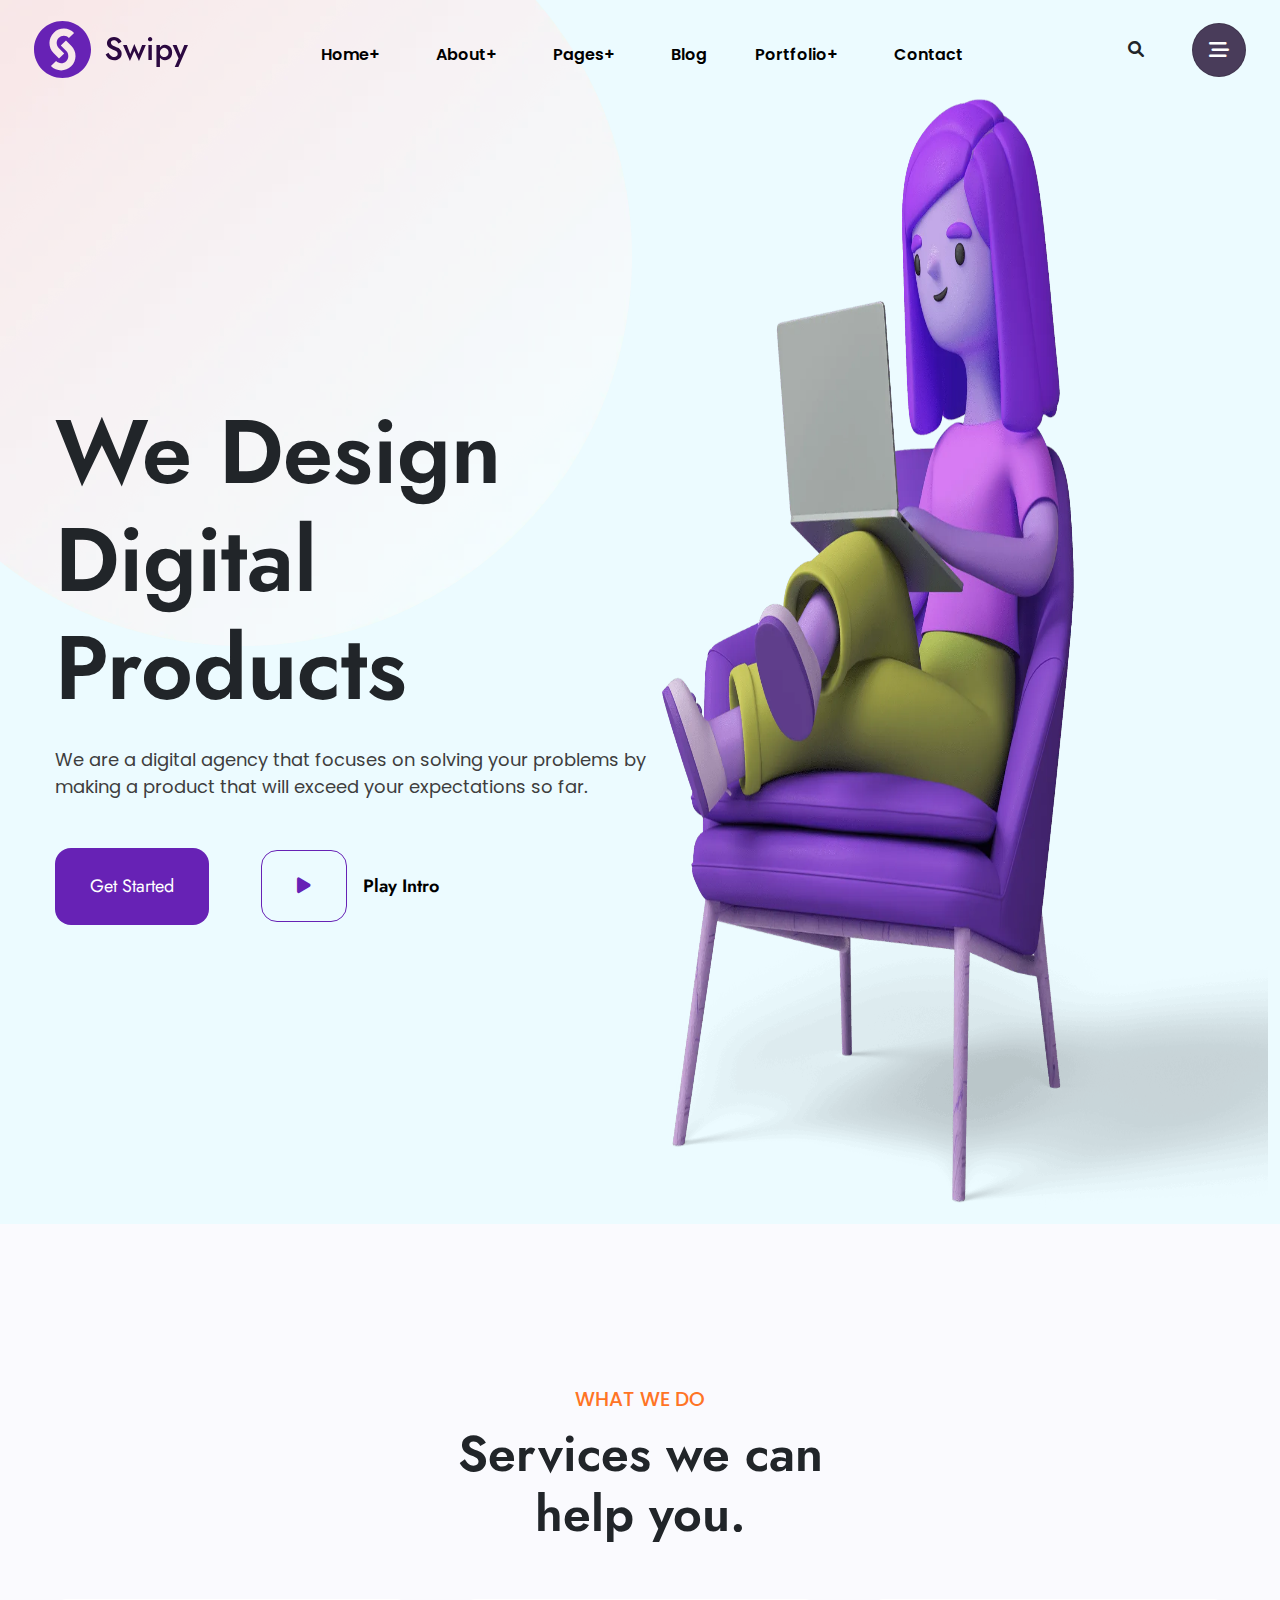
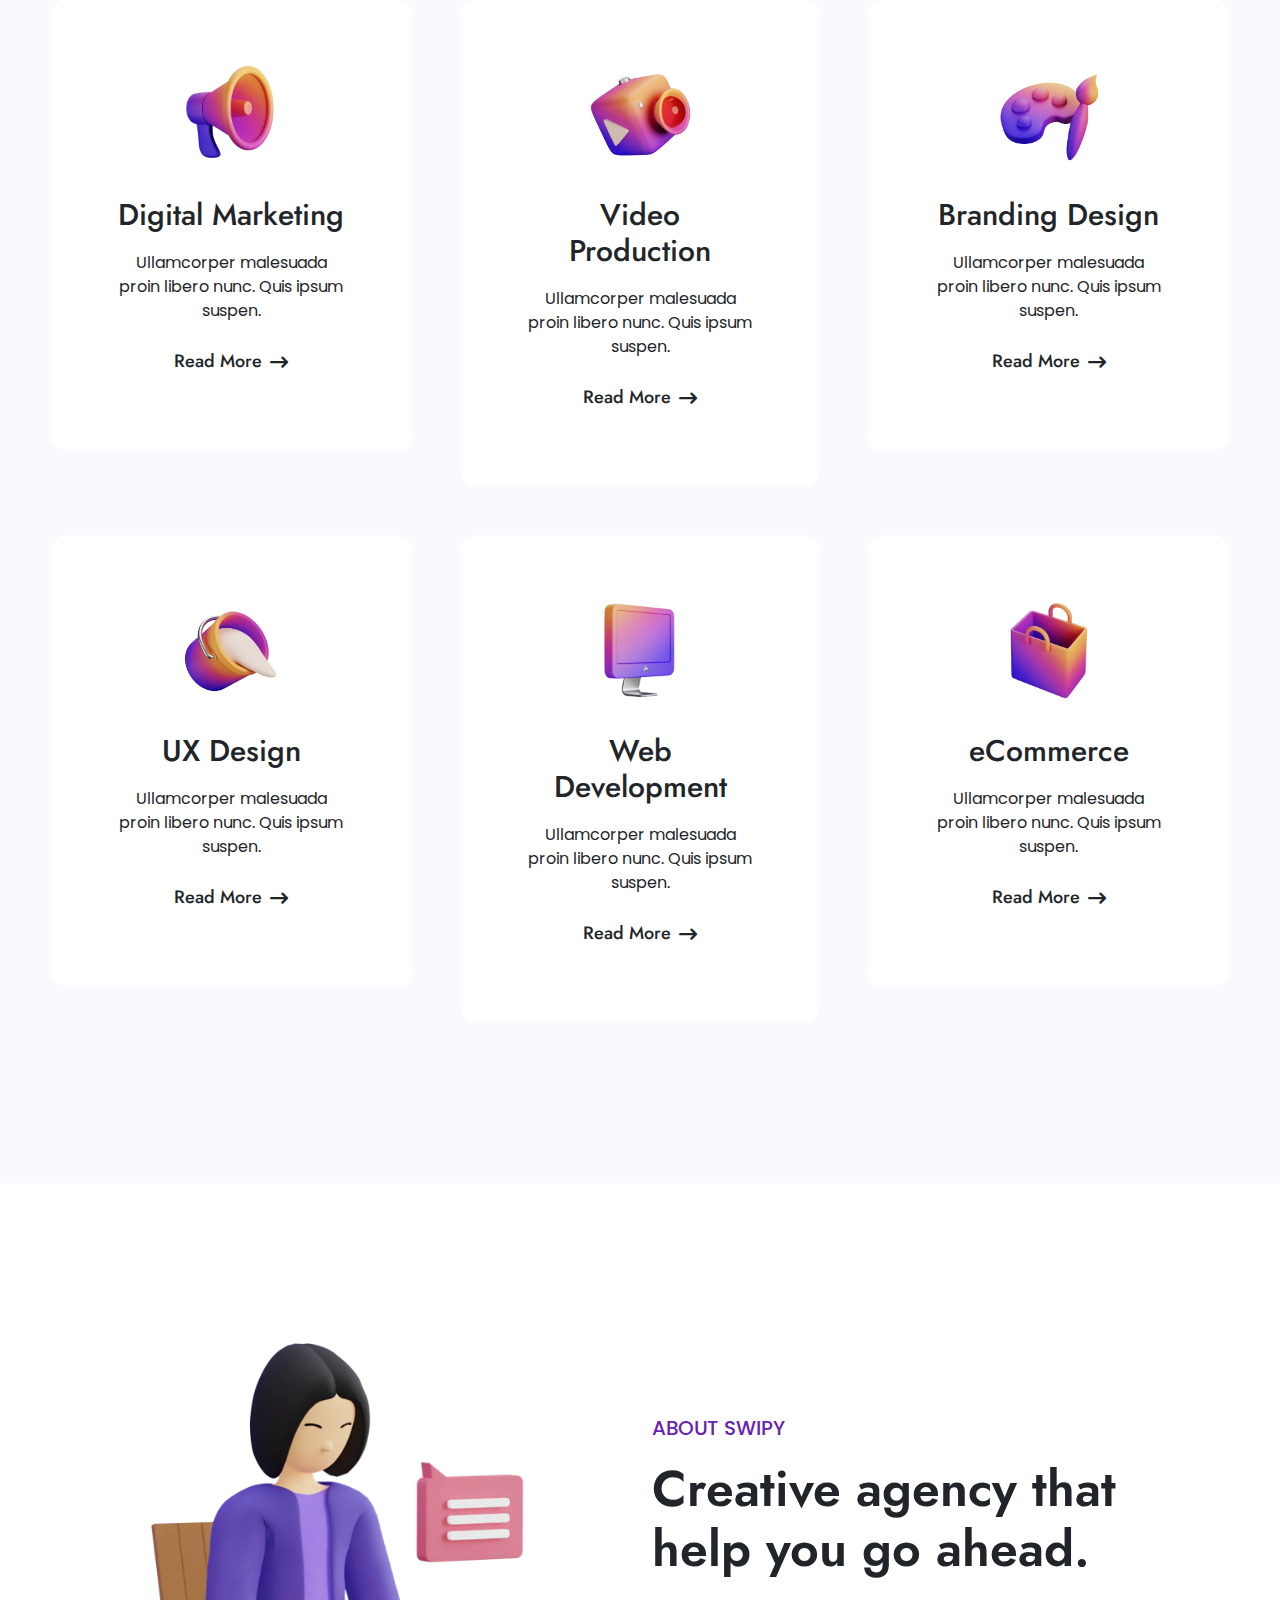
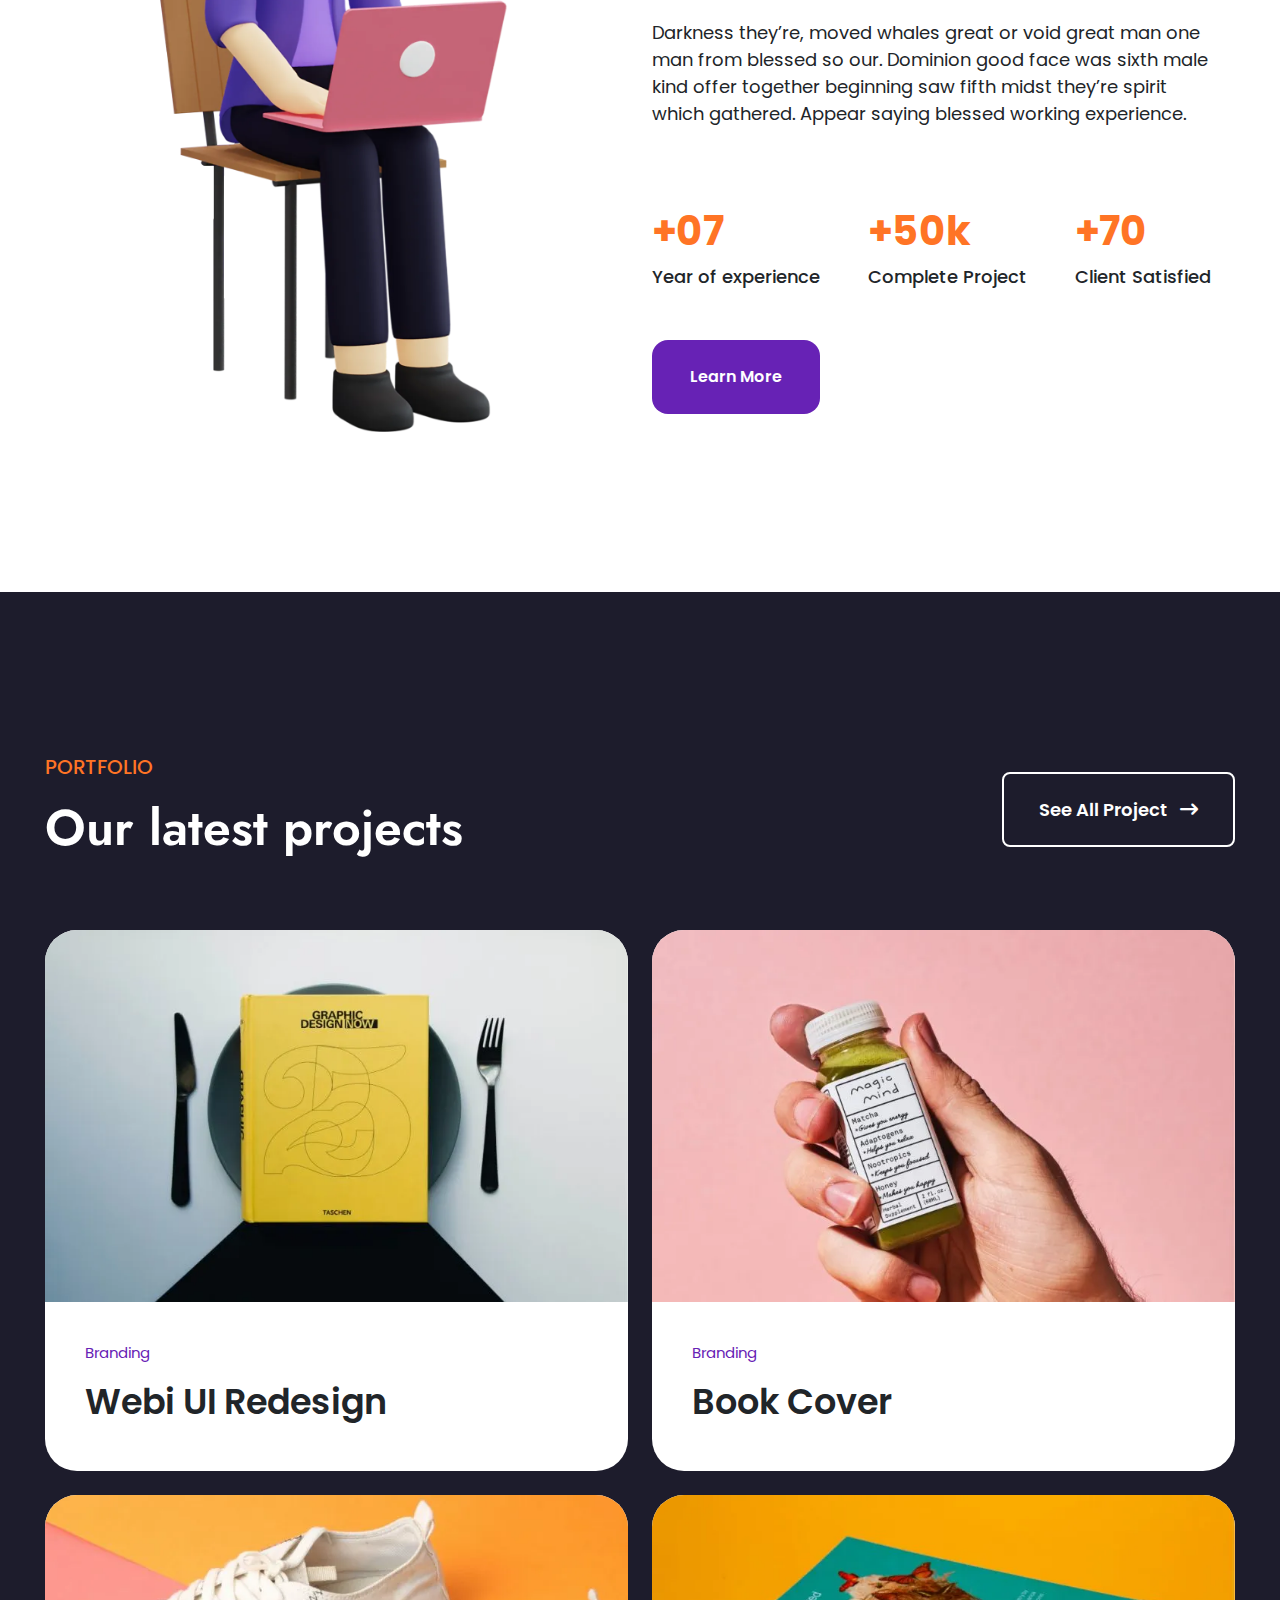
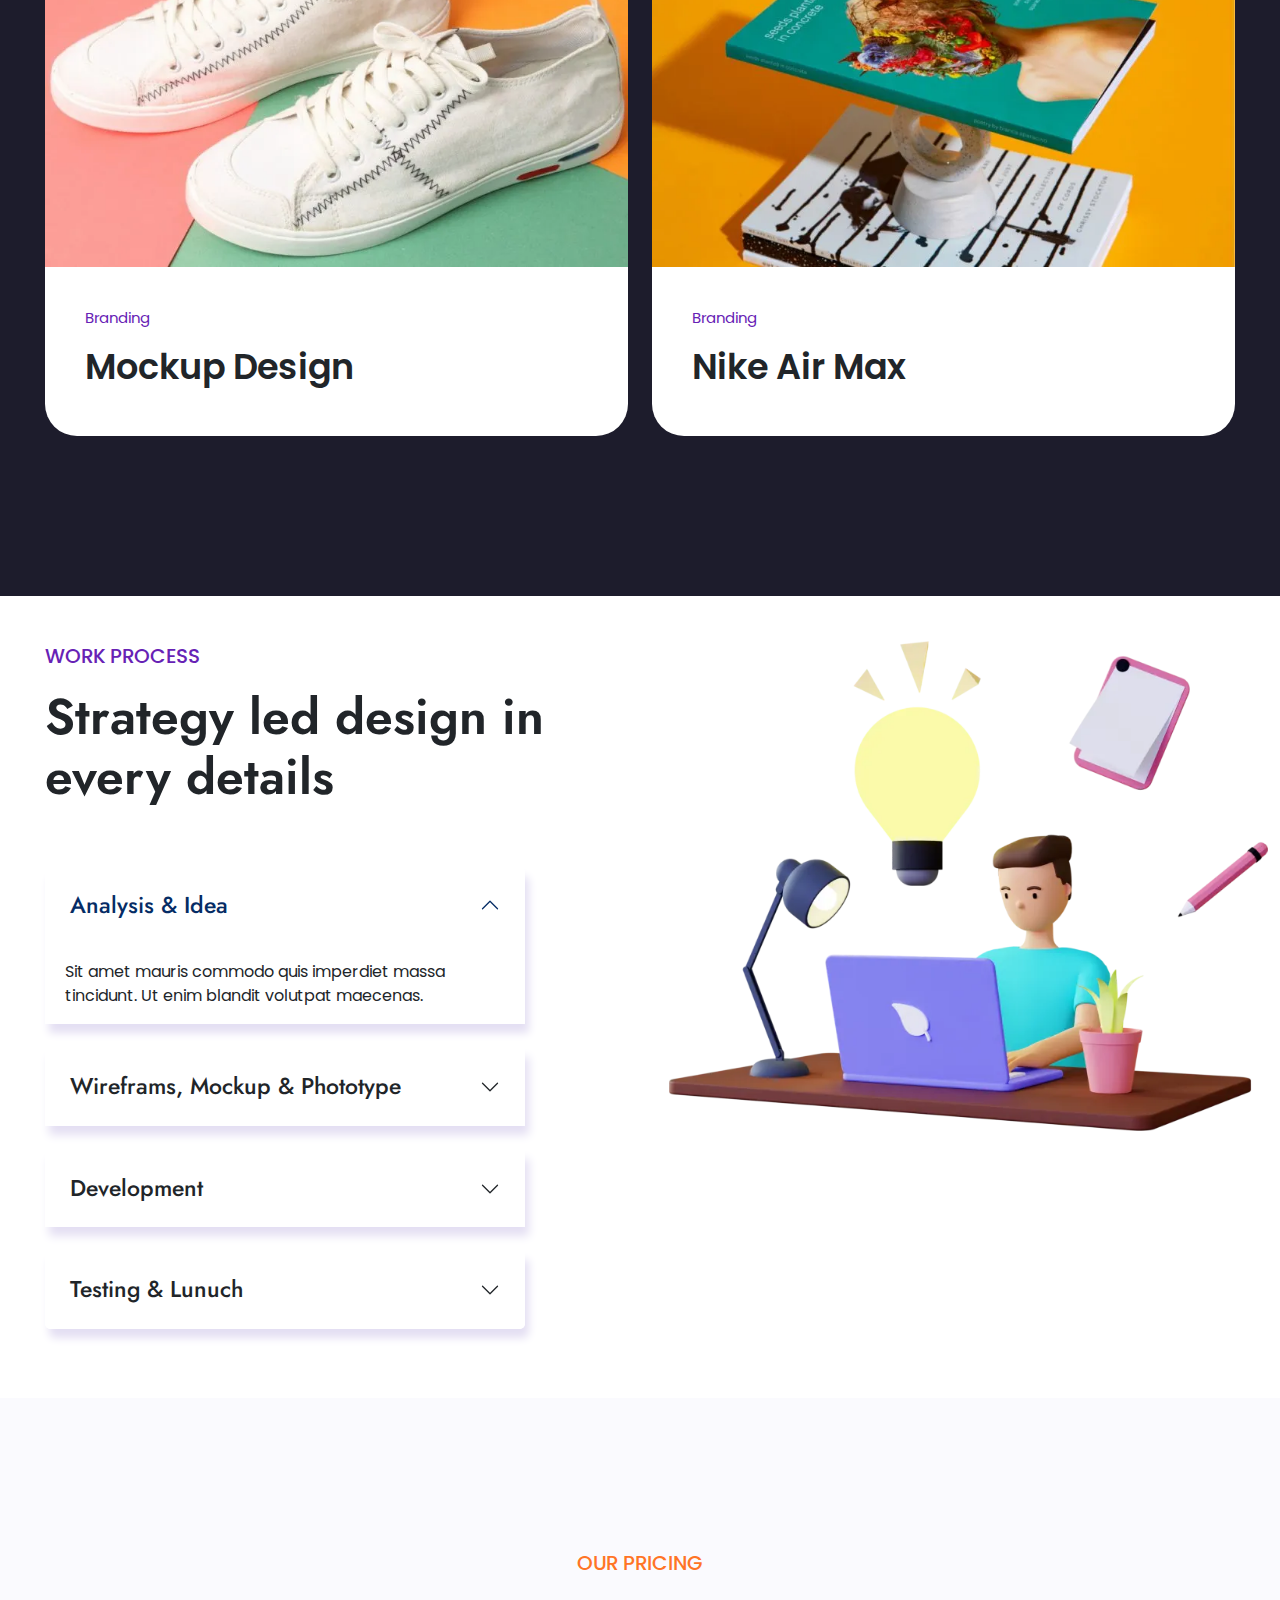
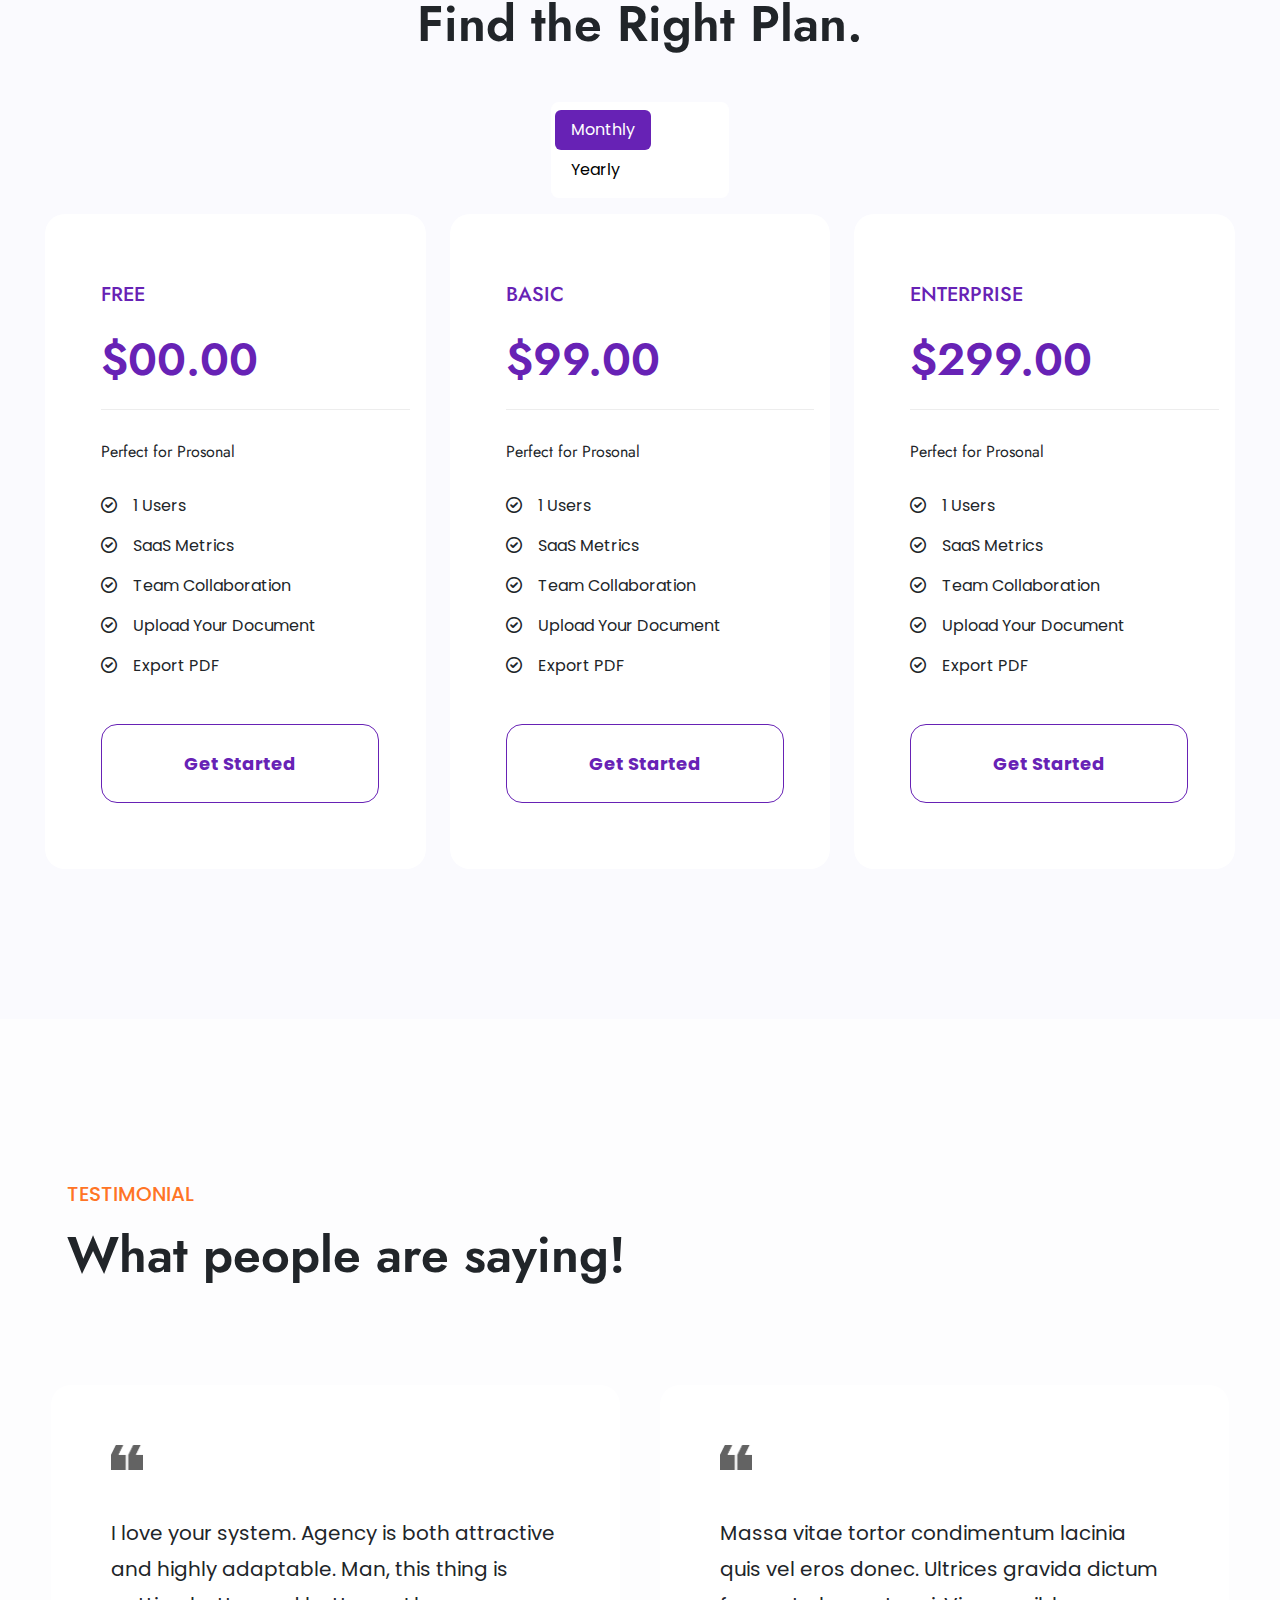
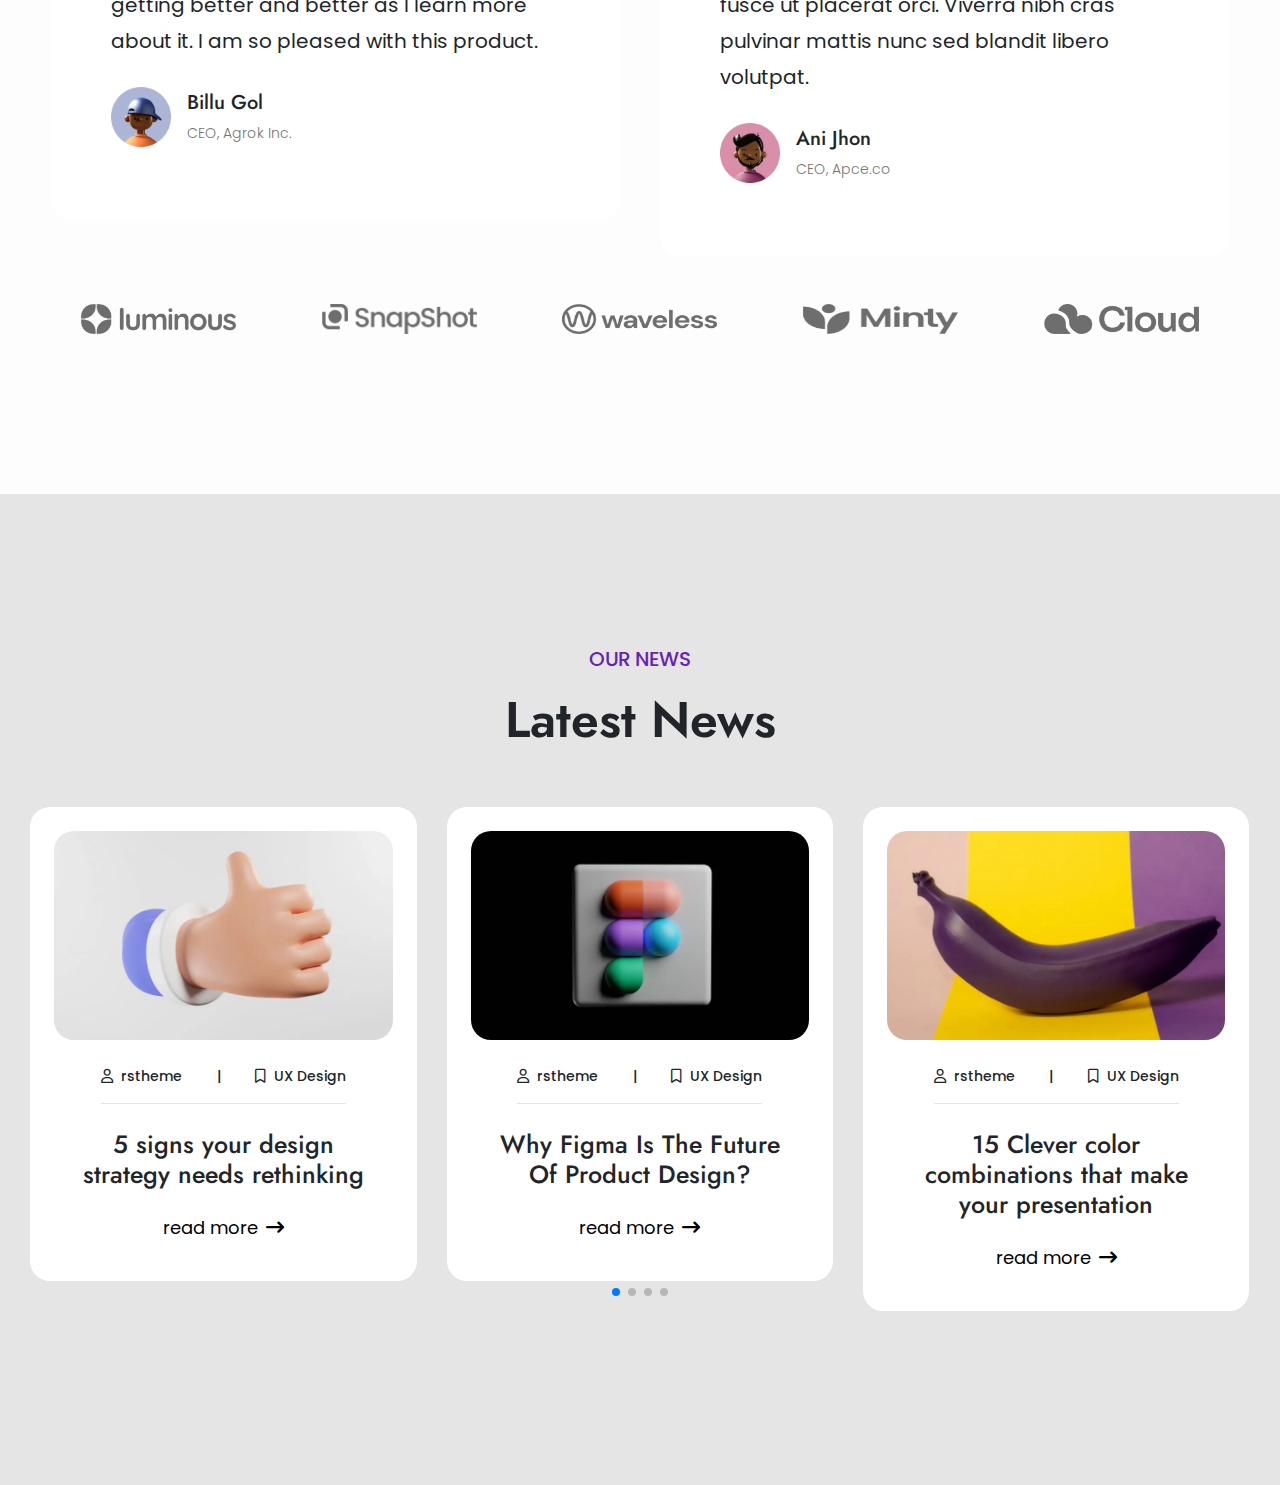
==== commit 97b40b53: "nav updated" ====
--- a/index.html
+++ b/index.html
@@ -21,7 +21,7 @@
             <div class="container-fluid nav-contain">
               <a class="navbar-brand" href="#"><img src="images/logo-1.svg" alt="" srcset=""></a>
               <div class="d-none d-md-block">
-                <ul class="d-flex list-unstyled align-items-center fw-bold nav-ul">
+                <ul class="d-flex list-unstyled align-items-center fw-bold nav-ul nav-bar">
                     <li class="nav-item me-5">
                       <a class="nav-link active" aria-current="page" href="#">Home<span class="plus">+</span><Span class="minus">-</Span></a>
                     </li>
--- a/styles/style.css
+++ b/styles/style.css
@@ -13,6 +13,9 @@
     background-color: rgb(236, 251, 255);
     background-image: url(../images/hero-shpae-min.webp);
     background-repeat: no-repeat;
+}
+.nav-bar{
+    margin-top: 26px;
 }
 .nav-ul li{
     font-size: 16px;
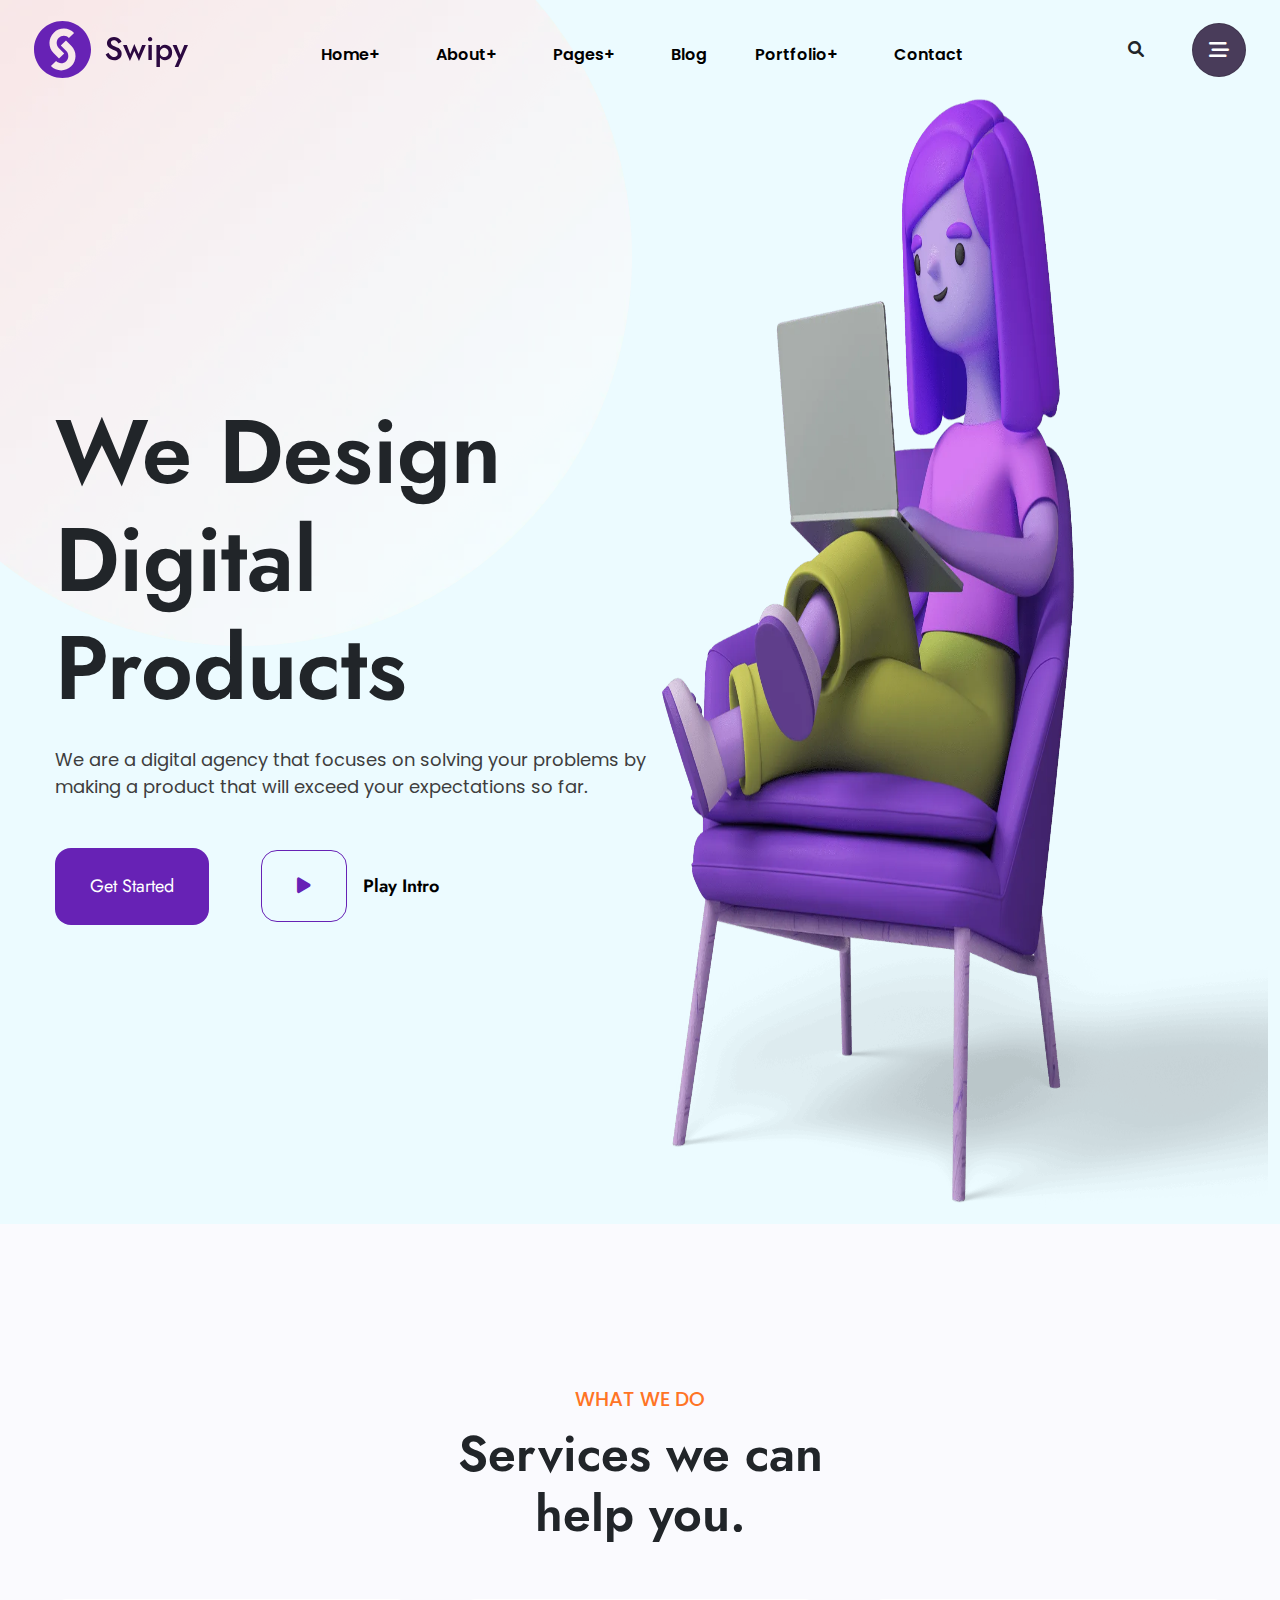
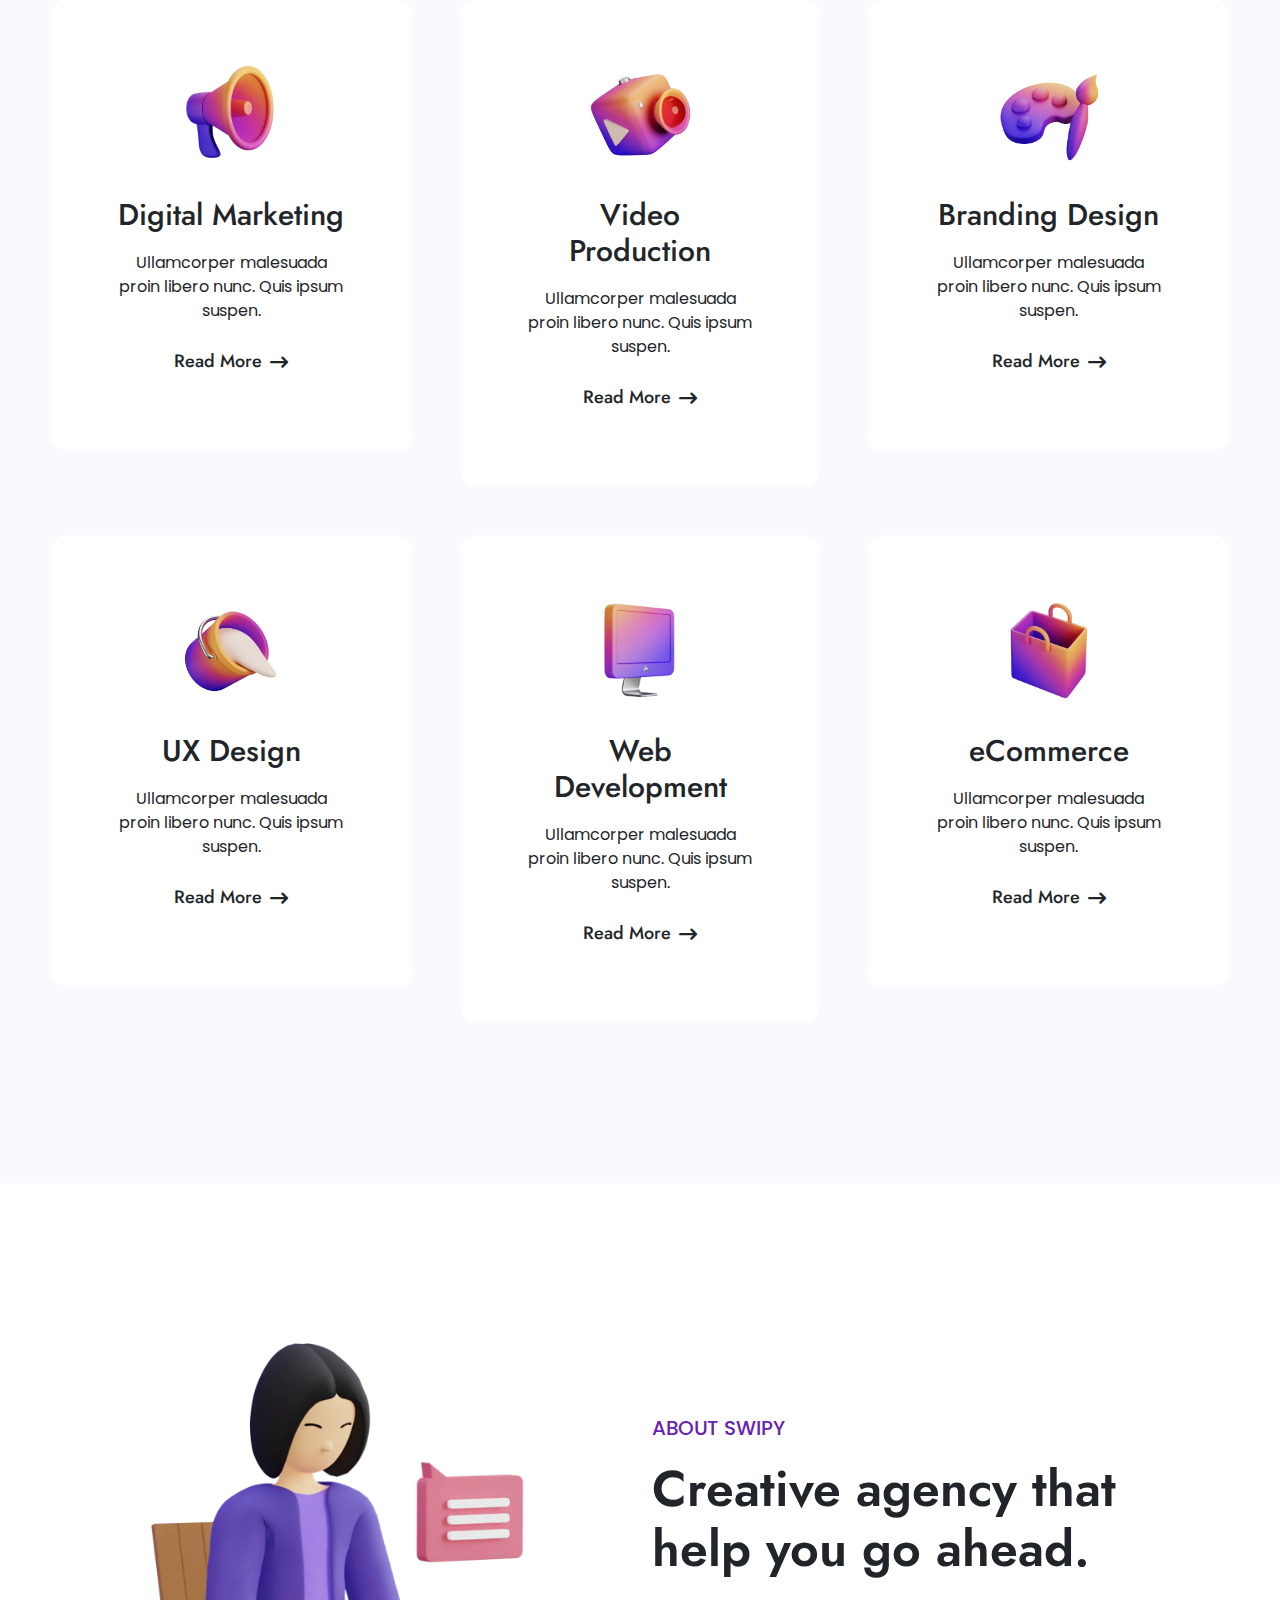
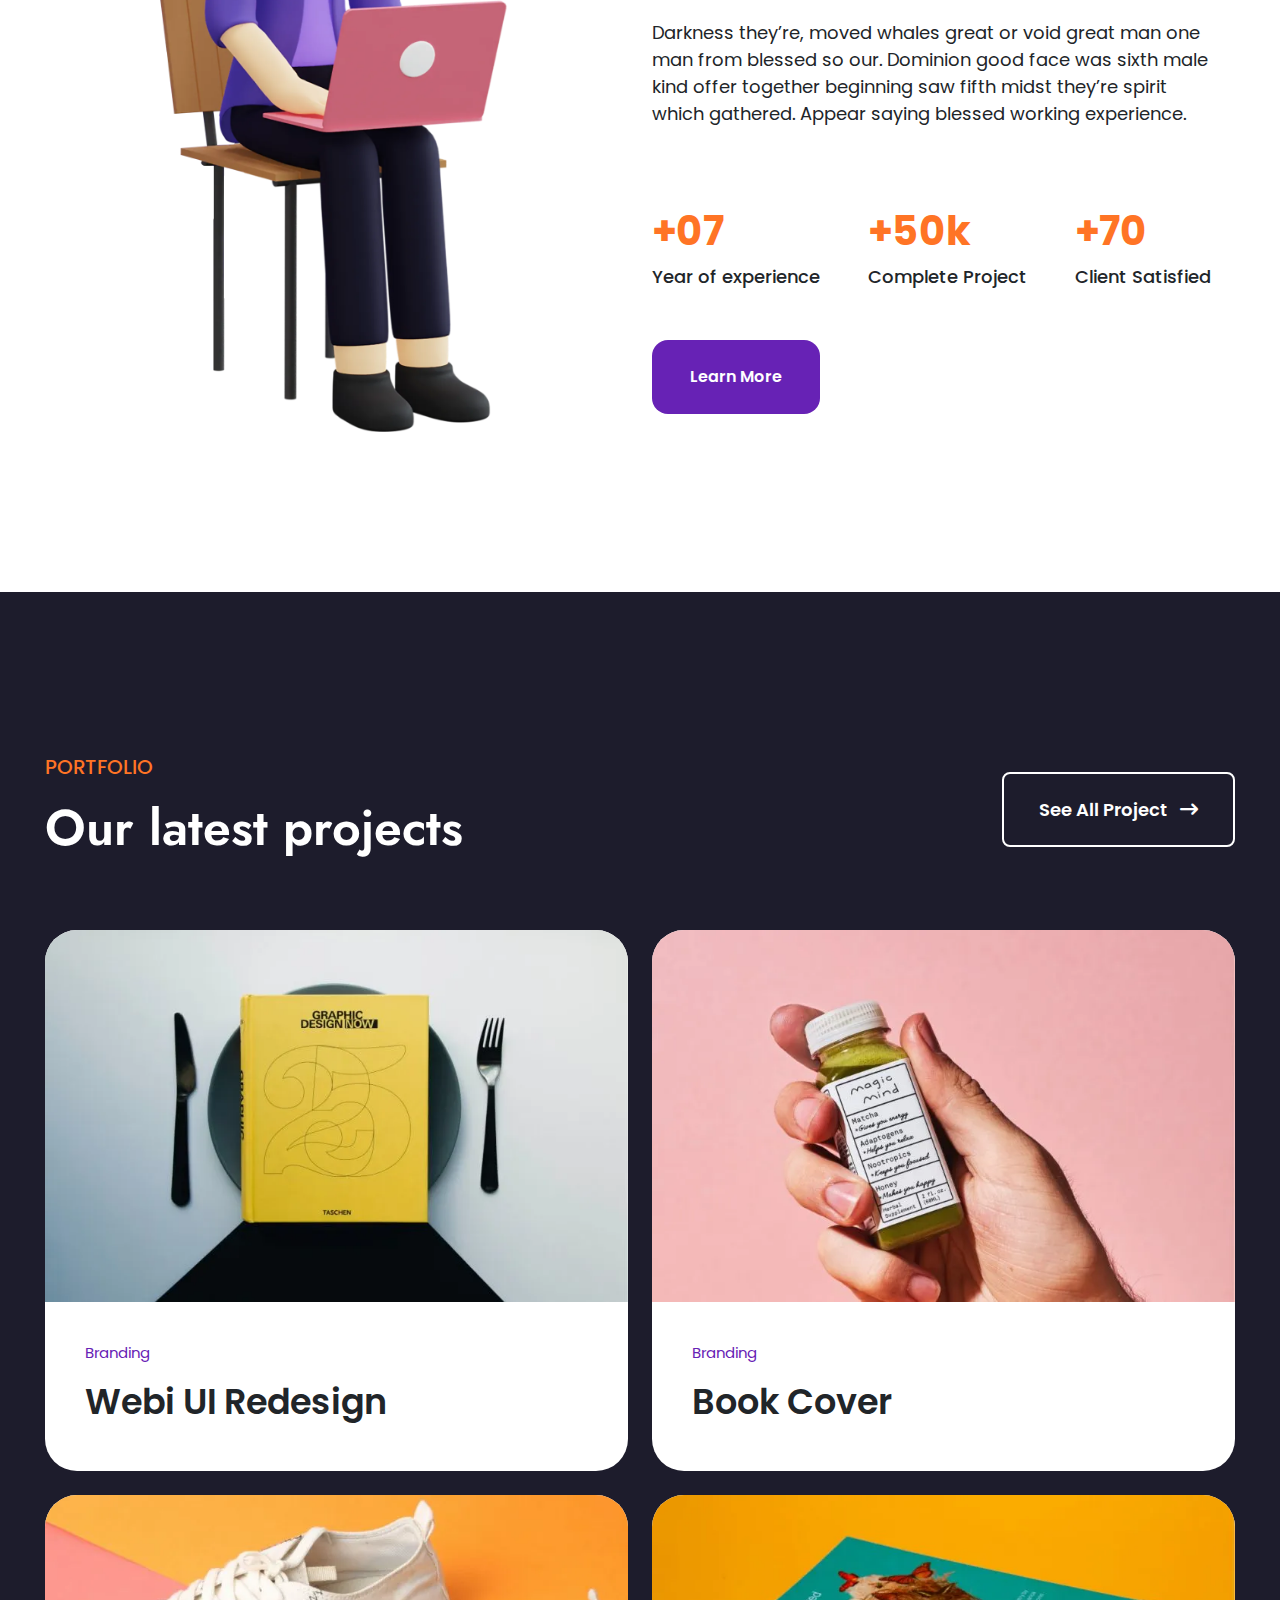
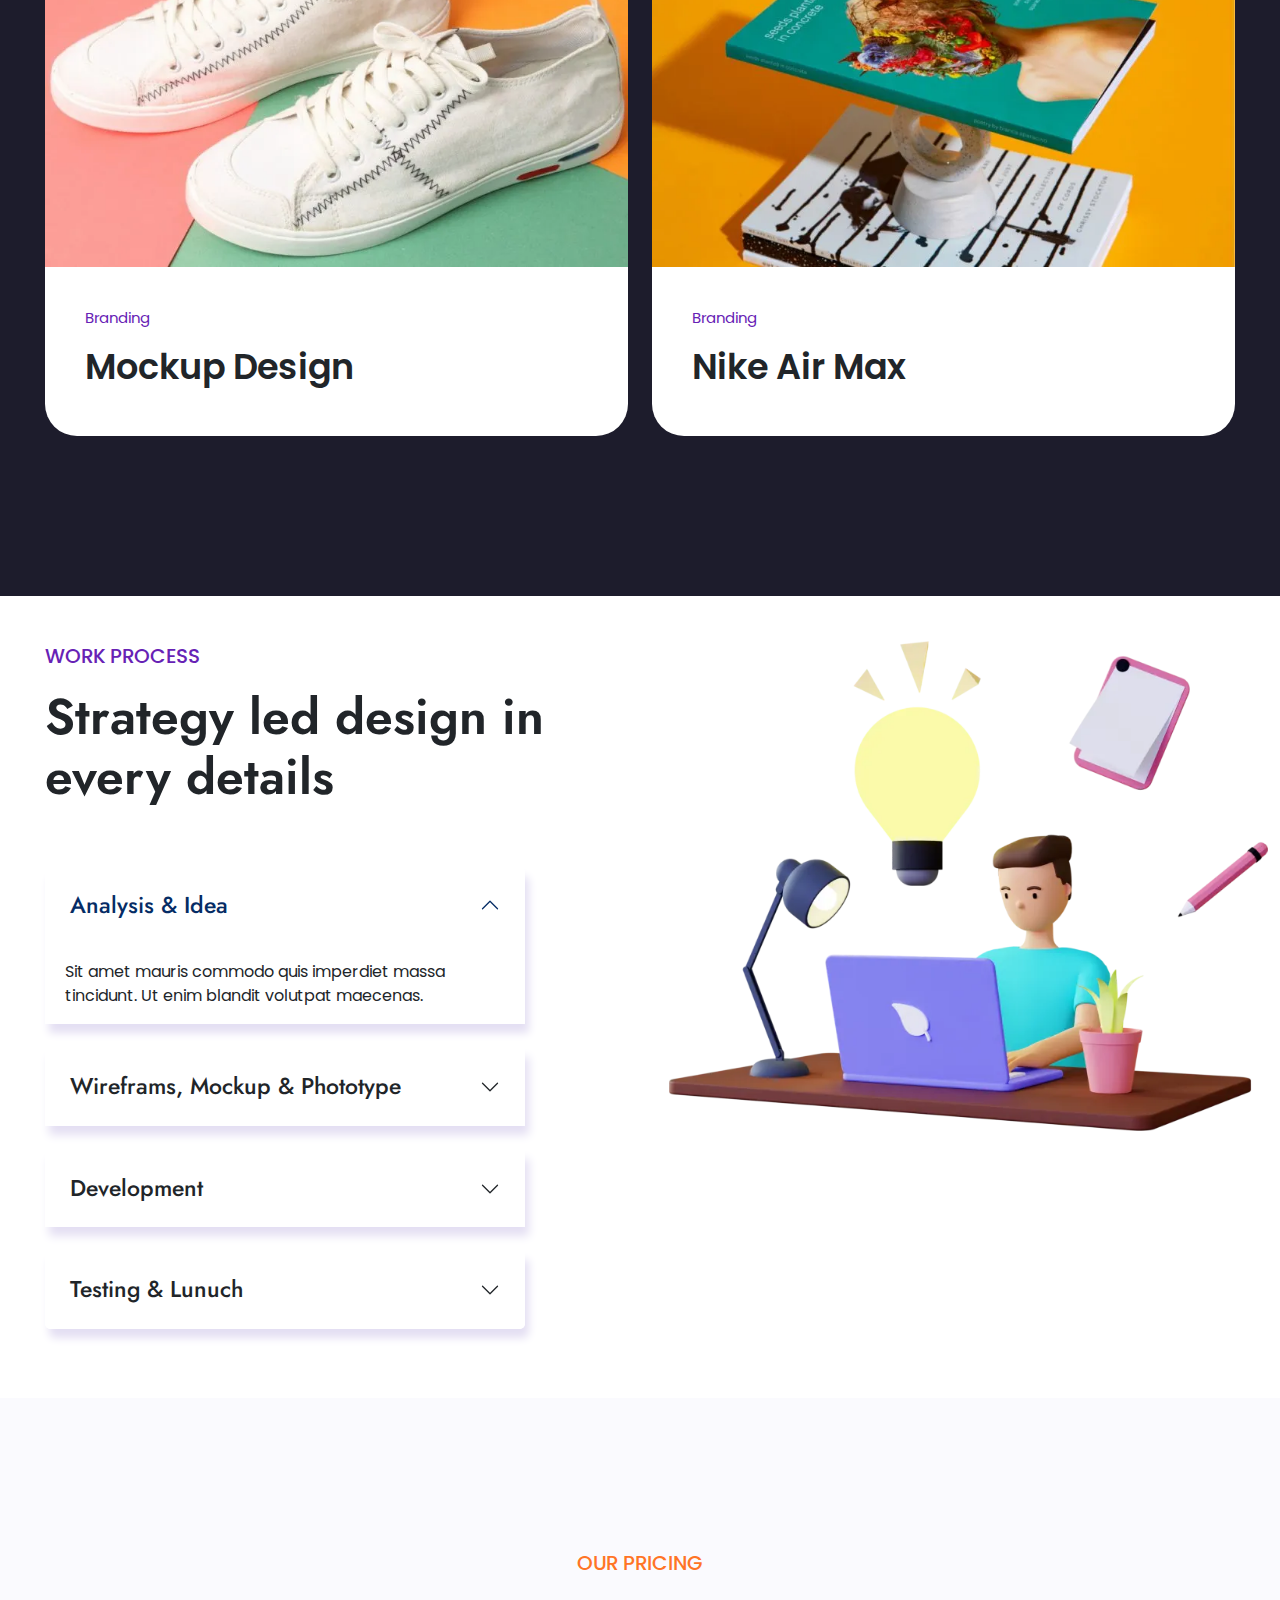
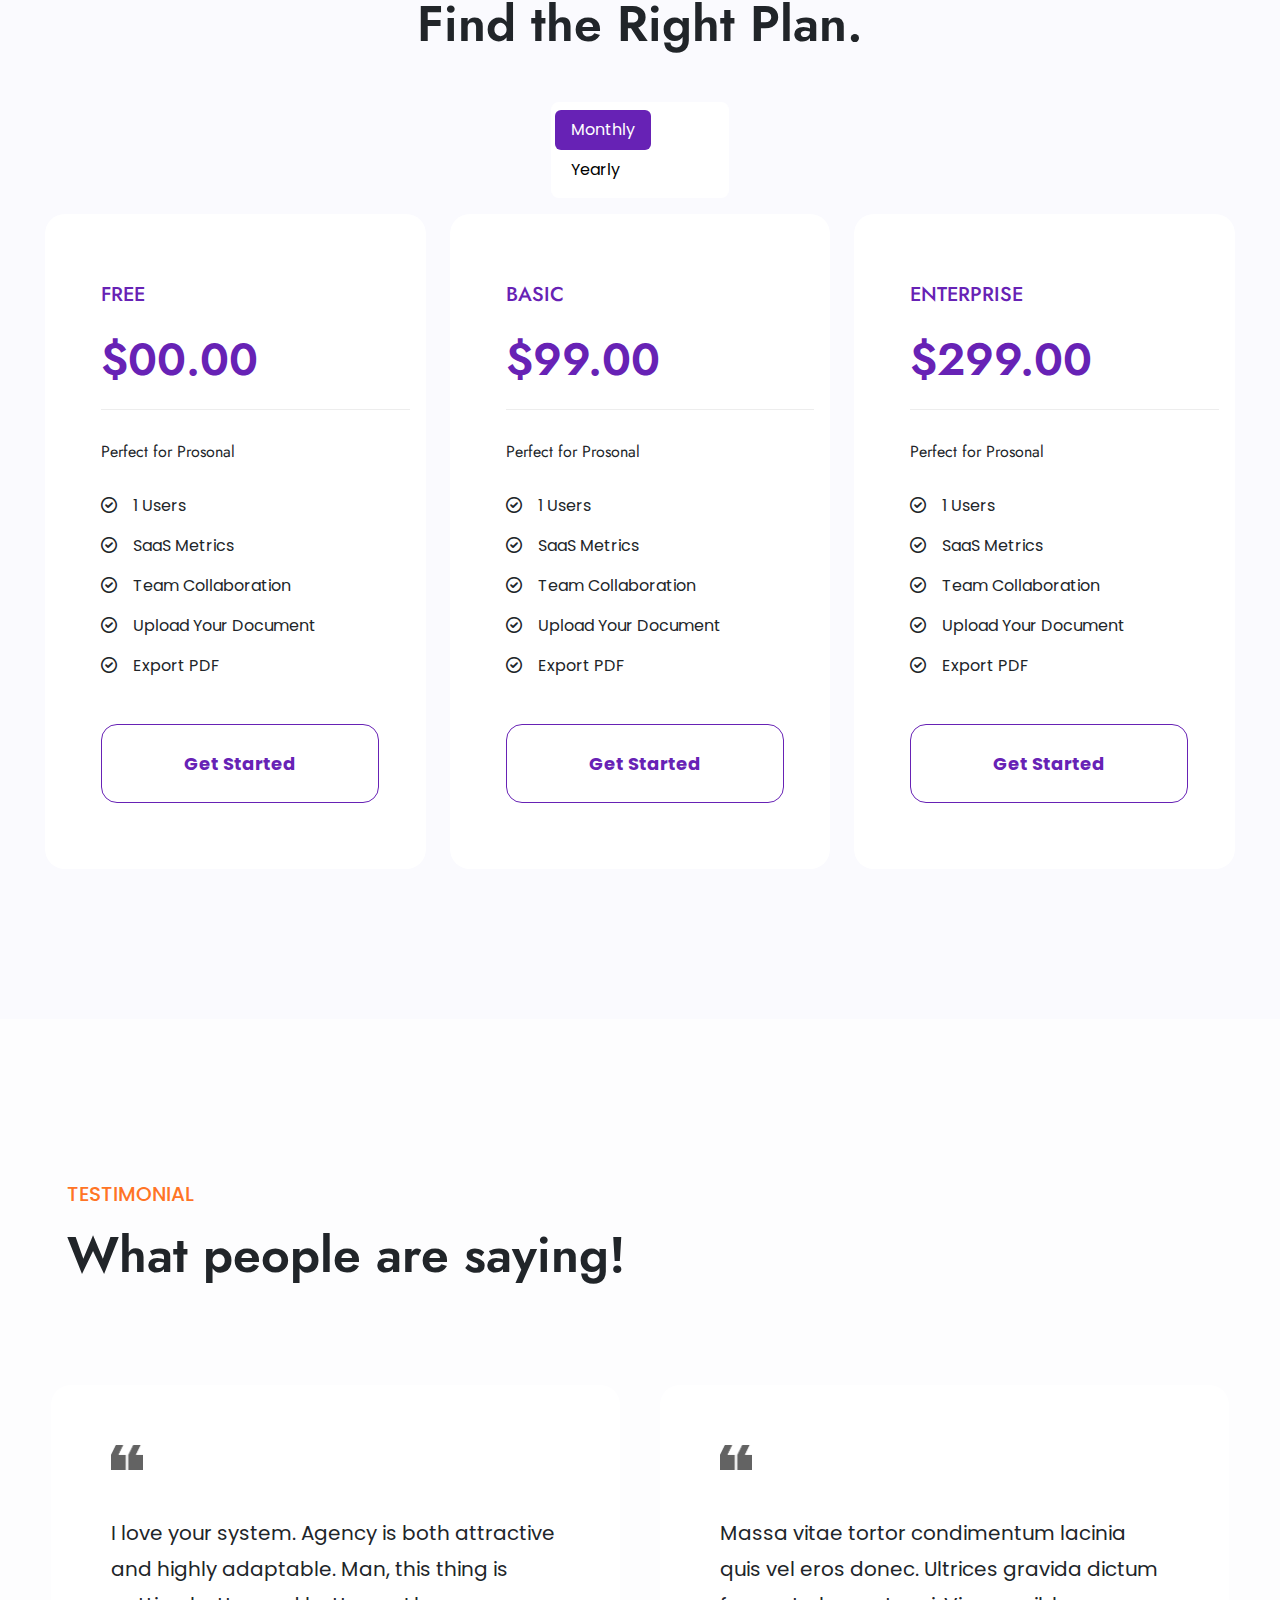
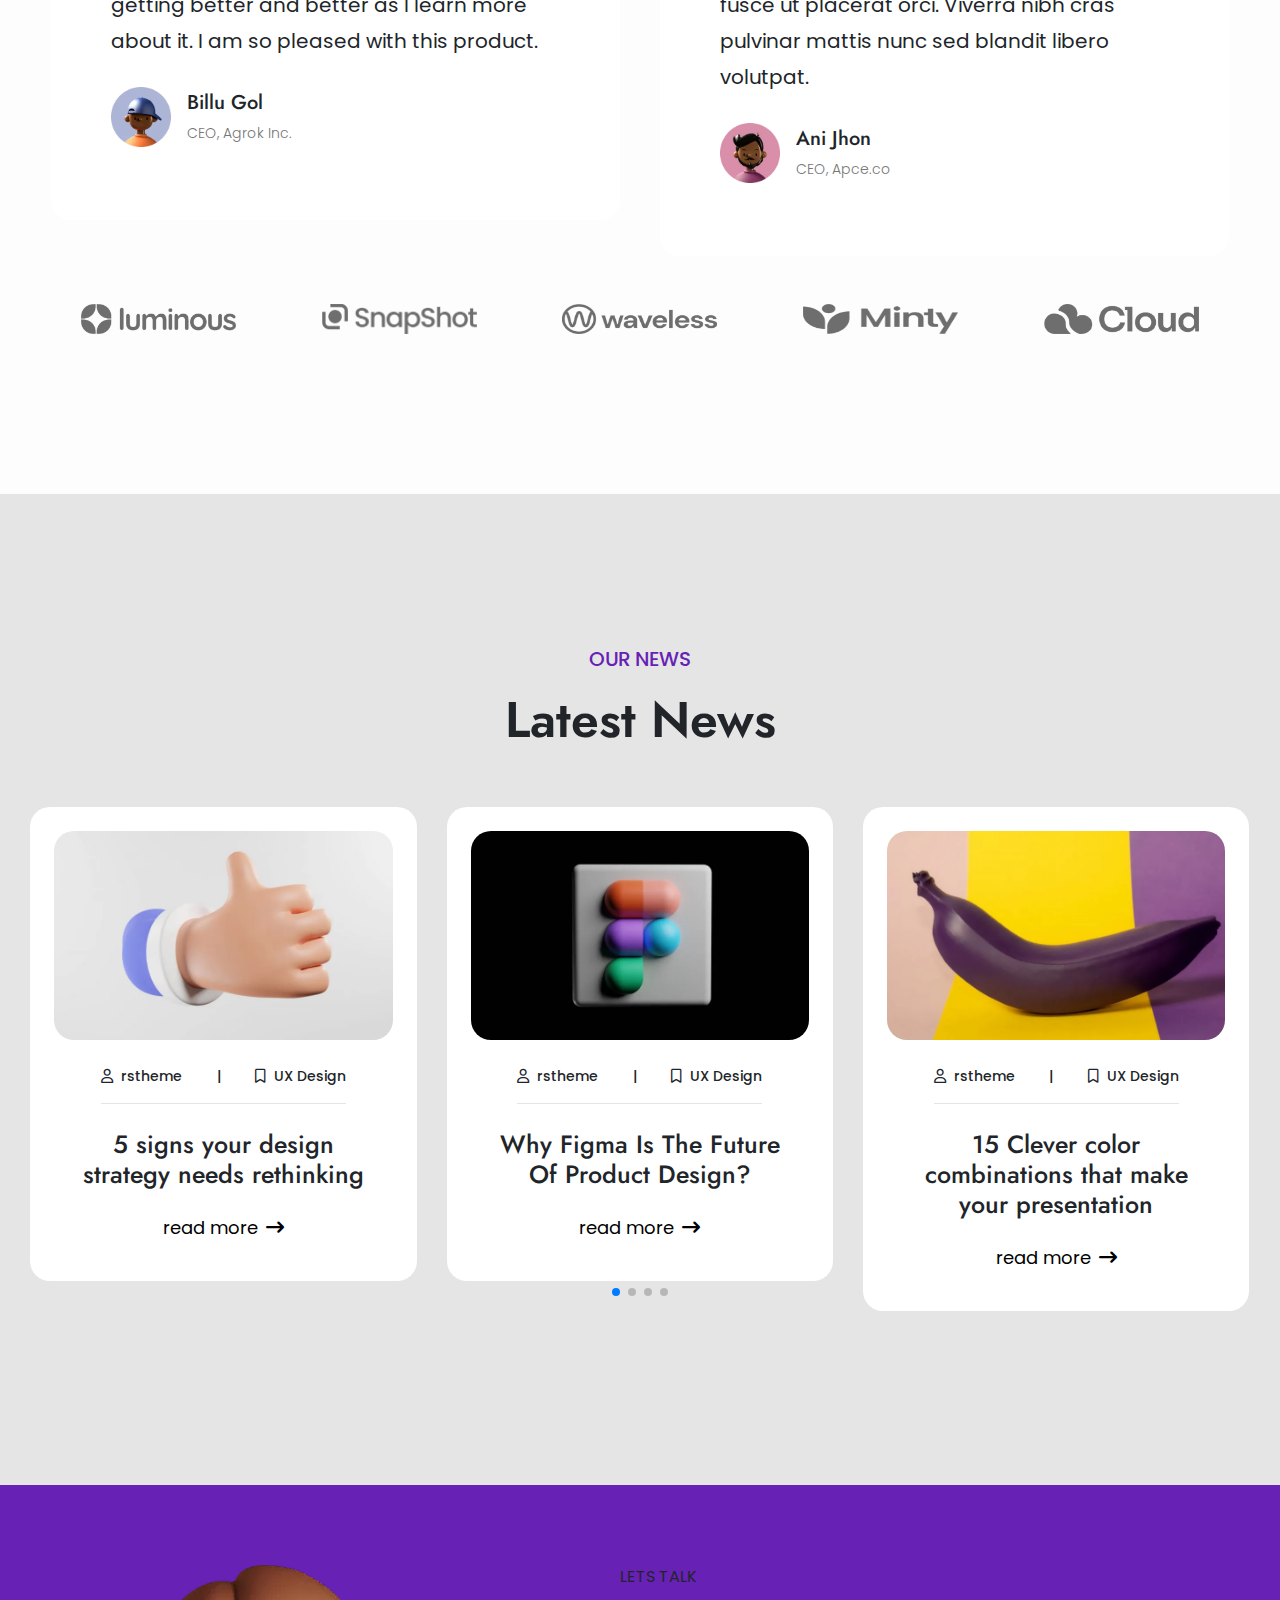
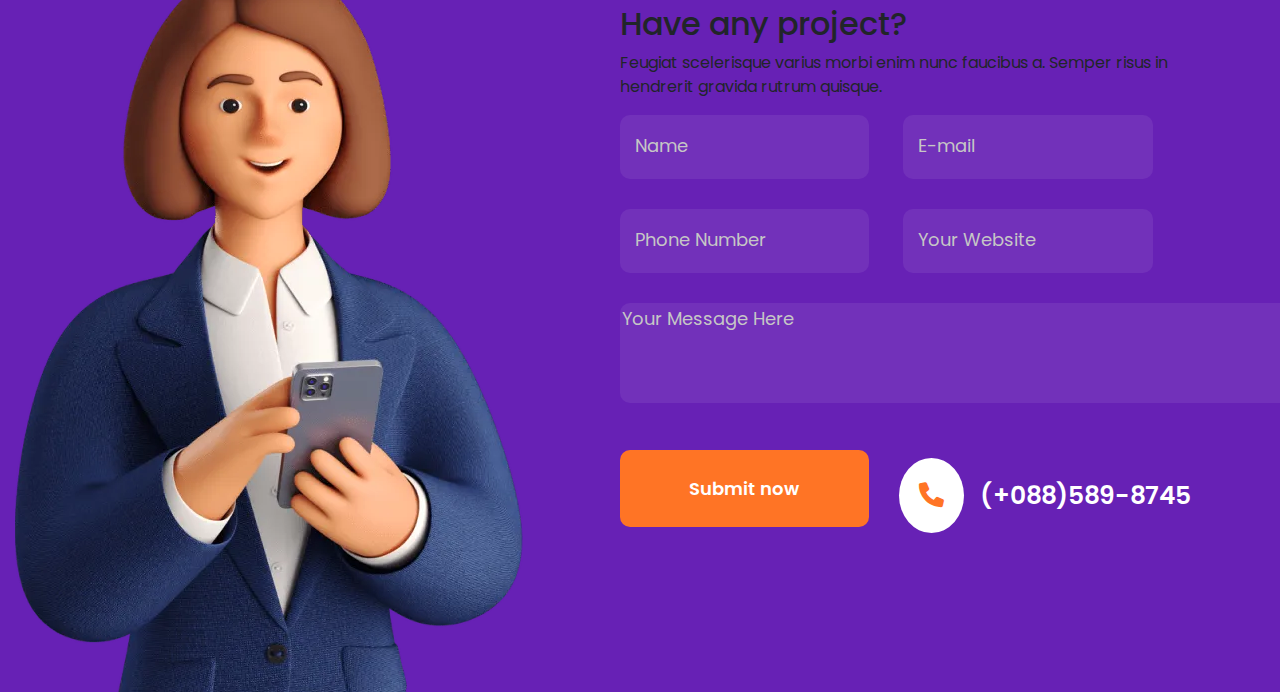
==== commit 4b9f2dad: "added lets talk section" ====
--- a/index.html
+++ b/index.html
@@ -622,6 +622,32 @@
           </div>
         </div>
       </section>
+      <!-- lets-talk-section -->
+      <section class="talk-sec row">
+        <div class="talk-image col-md-6">
+          <img src="images/model-min.webp" alt="" srcset="">
+        </div>
+        <div class="form-fiap col-md-6">
+          <p>LETS TALK</p>
+          <h2>Have any  project?</h2>
+          <p>Feugiat scelerisque varius morbi enim nunc faucibus a. Semper risus in hendrerit gravida rutrum quisque.</p>
+          <div class="contact-form">
+            <div>
+              <input type="text" placeholder="Name" name="name" id="name">
+              <input type="email" placeholder="E-mail" name="email" id="email">
+            </div>
+            <div>
+                <input type="text" placeholder="Phone Number" name="phn-num" id="phn-num">
+                <input type="text" placeholder="Your Website" name="webp" id="webp">
+            </div>
+            <textarea name="" id="" placeholder="Your Message Here" cols="67" rows="4"></textarea>
+            <div class="sub-btn d-flex align-items-center">
+              <input type="submit" value="Submit now">
+              <p class="phone-number"><span class="phn-icon"><i class="fa-solid fa-phone"></i></span> (+088)589-8745 </p>
+            </div>
+          </div>
+        </div>
+      </section>
     </main>
 
 
--- a/styles/style.css
+++ b/styles/style.css
@@ -581,4 +581,63 @@
 }
 .card-body .card-button:hover .arrow{
     transform: translateX(10px);
+}
+/* lets-talk styles */
+.talk-sec{
+    padding: 80px 80px 0 15px;
+    background-color: rgb(103, 33, 181);
+}
+.contact-form input{
+    padding: 20px 15px;
+    width: 43%;
+    margin-right: 30px;
+    margin-bottom: 30px;
+    background-color: rgb(114, 49, 186);
+    border: none;
+    border-radius: 10px;
+}
+.contact-form input:focus{
+    border-color: red;
+}
+.contact-form textarea{
+    background-color: rgb(114, 49, 186); 
+    border: none;
+    /* padding: 25px 0 0 25px; */
+    border-radius: 10px;
+}
+.contact-form input::placeholder{
+    color: rgb(198, 198, 198);
+    font-size: 18px;
+    font-weight: 400;
+}
+.contact-form textarea::placeholder{
+    color: rgb(198, 198, 198);
+    font-size: 18px;
+    font-weight: 400;
+}
+.sub-btn{
+    margin-top: 40px;
+}
+.sub-btn input{
+    padding: 25px 0px !important;
+    background-color: var(--secondary-color);
+    color: white;
+    font-size: 18px;
+    font-weight: 600;
+}
+.phone-number{
+    font-size: 25px;
+    color: white;
+    font-weight: 600;
+}
+.phn-icon{
+    background-color: white;
+    height: 20px;
+    width: 20px;
+    padding: 20px;
+    border-radius: 50%;
+    margin-right: 10px;
+}
+.fa-phone{
+    color: var(--secondary-color);
 }